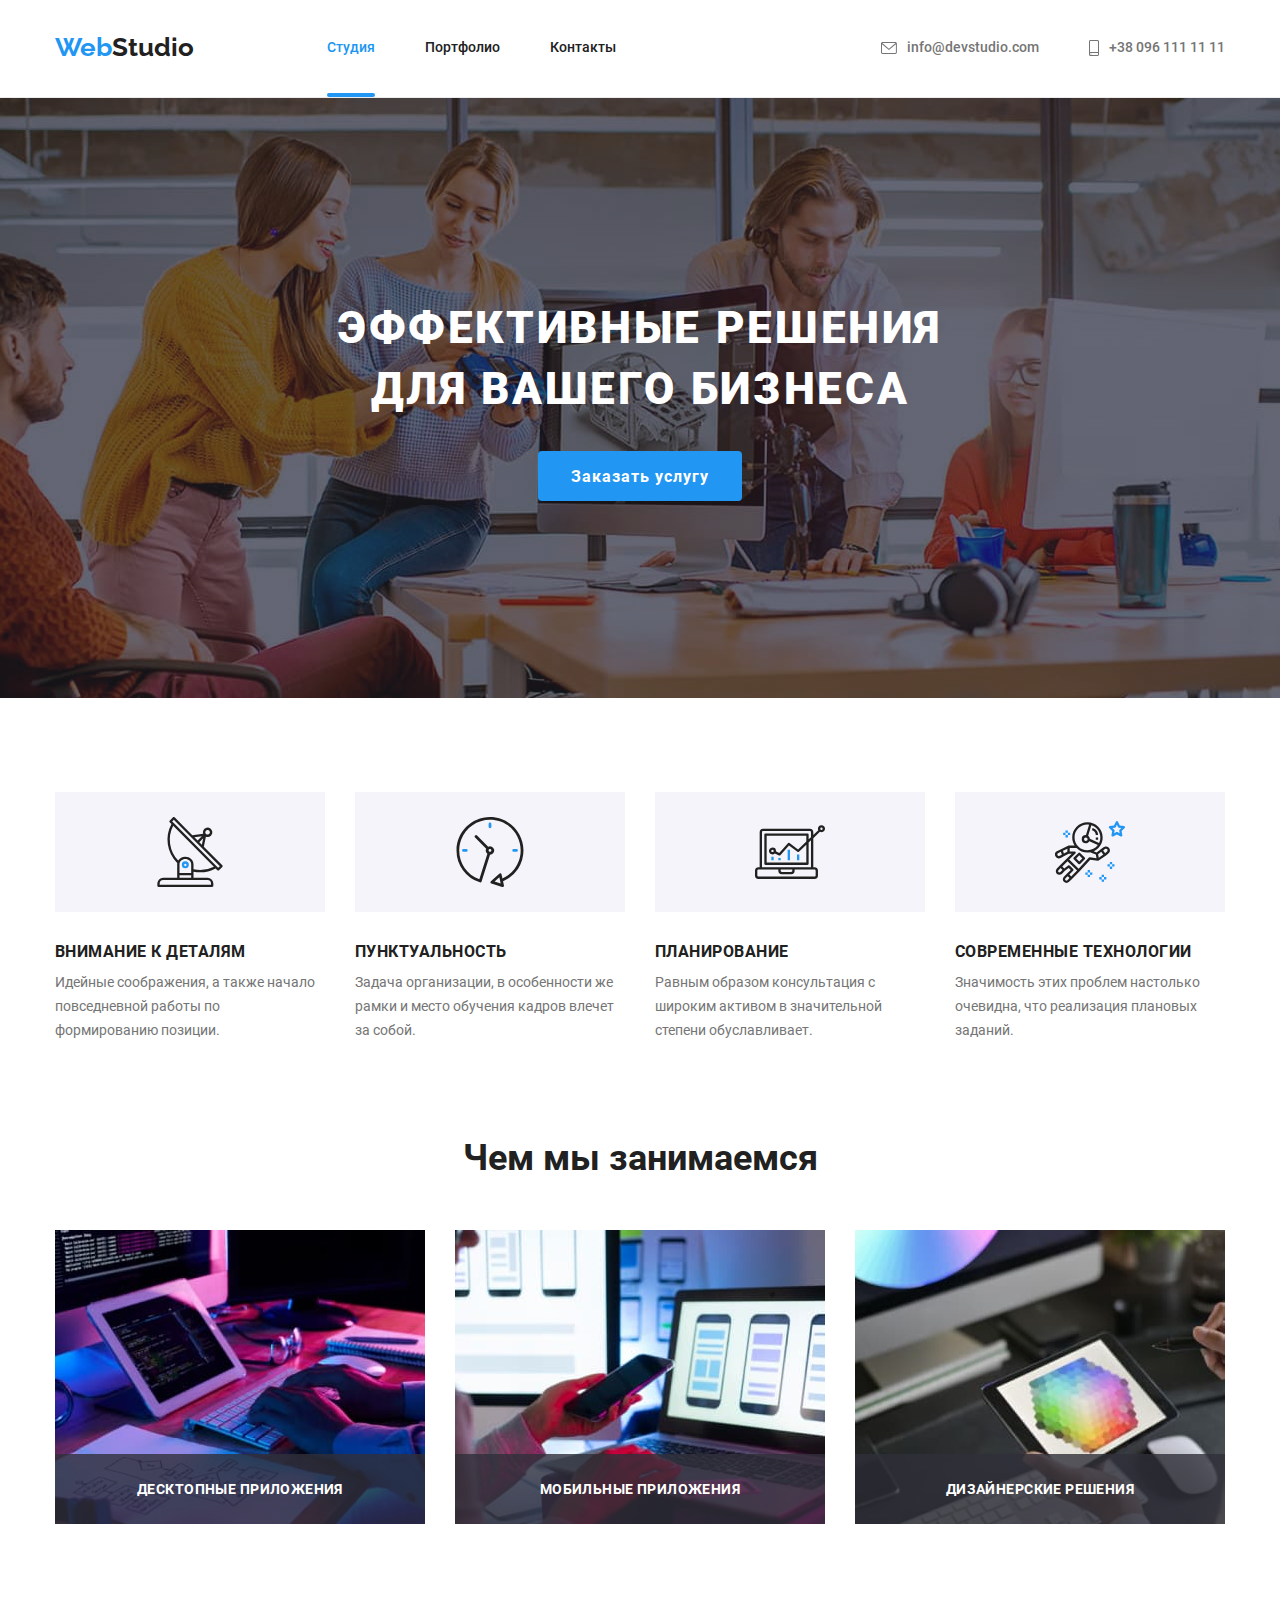
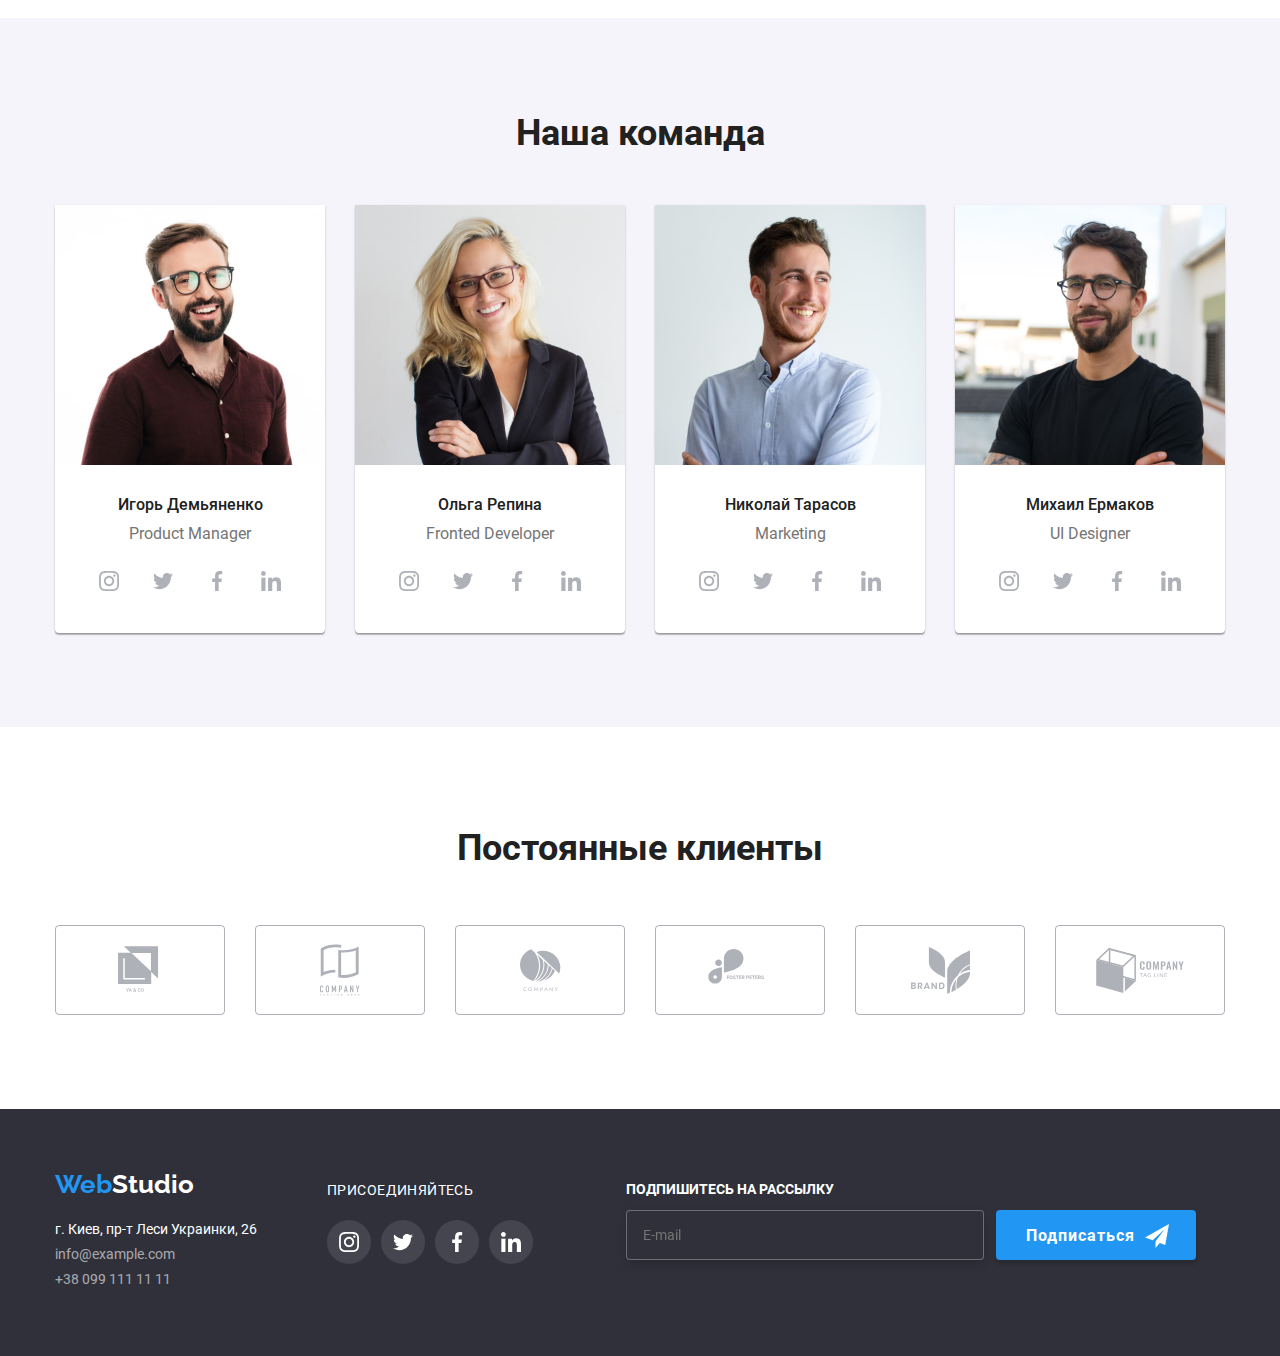
==== index.html @ 058c1b3e "Начало работы над ДЗ№8" ====
<!DOCTYPE html>
<html lang="ru">
  <head>
    <meta charset="UTF-8" />
    <meta name="viewport" content="width=device-width, initial-scale=1.0" />
    <title>WebStudio</title>
    <!-- <link href="https://fonts.googleapis.com/css2?family=Raleway:wght@700&family=Roboto:wght@400;500;700;900&display=swap" rel="stylesheet"> -->
    <link rel="stylesheet" href="./css/main.min.css"/>
  </head>
  <body class="page">
      <!-- Page Header -->
      <header class="page__header">
        <!-- Navigation -->
        <div class="container flexbox">
              <nav class="navigation">
                <a href="./" class="webstudio">
                  <p class="webstudio__text">
                    <span class="webstudio__web-color">Web</span><span class="webstudio__studio-color">Studio</span>
                  </p>
                </a>
                <ul class="menu">
                  <li class="menu__item"><a href="./index.html" class="menu__link link current">Студия</a></li>
                  <li class="menu__item"><a href="./portfolio.html" class="menu__link link">Портфолио</a></li>
                  <li class="menu__item"><a href="/" class="menu__link link">Контакты</a></li>
                </ul>
              </nav>

              <!-- Contacts  -->
                <ul class="contacts">
                  <li class="contacts__item">
                    <a href="mailto:info@devstudio.com" class="contacts__link link">
                      <svg class="contacts__icon icon--envelope">
                        <use href="./img/sprite.svg#icon-envelope"></use>
                      </svg>
                      info@devstudio.com
                    </a>
                  </li>
                  <li class="contacts__item">
                    <a href="callto:+380961111111" class="contacts__link link">
                      <svg class="contacts__icon icon--smartphone">
                        <use href="./img/sprite.svg#icon-smartphone"></use>
                      </svg>
                      +38 096 111 11 11
                    </a>
                  </li>
                </ul>
        </div> 
      </header>

    <main>
      <!-- Block Hero -->
      <section class="hero">
            <div class="hero__overlay">
              <h1 class="hero__title">
                Эффективные решения <br />
                для вашего бизнеса
              </h1>
              <button class="button hero--button" data-modal-open>Заказать услугу</button>
            </div>
      </section>

      <!-- Work Features -->
      <section class="feauters">
        <div class="container"> 
          <!-- <h2 class="features">Особенности</h2> -->
          <ul class="features__list list">
            <li class="feature__item feature__item--antenna">
                <h3 class="feature__name">Внимание к деталям</h3>
                <p class="feature__text">
                  Идейные соображения, а также начало повседневной работы по
                  формированию позиции.
                </p>
            </li>

            <li class="feature__item feature__item--clock">
                <h3 class="feature__name">Пунктуальность</h3>
                <p class="feature__text">
                    Задача организации, в особенности же рамки и место обучения кадров
                    влечет за собой.
                </p>
            </li>

            <li class="feature__item feature__item--diagram">
                <h3 class="feature__name">Планирование</h3>
                <p class="feature__text">
                  Равным образом консультация с широким активом в значительной
                  степени обуславливает.
                </p>
            </li>

            <li class="feature__item feature__item--astronaut">
                <h3 class="feature__name">Современные технологии</h3>
                <p class="feature__text">
                  Значимость этих проблем настолько очевидна, что реализация
                  плановых заданий.
                </p>
            </li>
          </ul>
        </div>
      </section>

      <!-- What We Do -->
      <section class="doings">
          <div class="container">
            <h2 class="doings__title">Чем мы занимаемся</h2>
            <ul class="doings__list list">
              <li class="doings__item">
                <div class="doings__thumb relative">
                  <img class="img" src="./img/feature-laptop.jpg" alt="laptop"/>
                  <p class="doings__text absolute">Десктопные приложения</p>
                </div>
              </li>

              <li class="doings__item">
                <div class="doings__thumb relative">
                  <img class="img" src="./img/feature-phone.jpg" alt="smartphone"/>
                  <p class="doings__text absolute">Мобильные приложения</p>
                </div>
              </li>

              <li class="doings__item">
                <div class="doings__thumb relative">
                  <img class="img" src="./img/feature-tablet.jpg" alt="tablet"/>
                  <p class="doings__text absolute">Дизайнерские решения</p>
                </div>  
              </li>
            </ul>
        </div>
      </section>

      <!-- Our Team -->
      <section class="team">
            <div class="container">
                <h2 class="team__title">Наша команда</h2>
                <ul class="team__list list">
                  <li class="team__item">
                    <img class="img" src="./img/member1.jpg" alt="Product Designer" width="270"/>
                    <h3 class="team__member">Игорь Демьяненко</h3>
                    <p class="team__text">Product Manager</p>
                    <ul class="icon-list list">
                      <li class="icon__item">
                        <a class="icon__link" href="https://instagram.com"> 
                          <svg class="social__icon">
                            <use href="./img/sprite.svg#icon-instagram"></use>
                          </svg>
                        </a>
                      </li>
                      <li class="icon__item">
                        <a class="icon__link" href="https://twitter.com">
                          <svg class="social__icon">
                            <use href="./img/sprite.svg#icon-twitter"></use>
                          </svg>
                        </a>
                      </li>
                      <li class="icon__item">
                        <a class="icon__link" href="https://facebook.com">
                          <svg class="social__icon">
                            <use href="./img/sprite.svg#icon-facebook"></use>
                          </svg>
                        </a>
                      </li>
                      <li class="icon__item">
                        <a class="icon__link" href="https://linkedin">
                          <svg class="social__icon">
                            <use href="./img/sprite.svg#icon-linkedin"></use>
                          </svg>
                        </a>
                      </li>
                    </ul>
                  </li>

                  <li class="team__item">
                    <img class="img" src="./img/member2.jpg" alt="Frontend Developer" width="270"/>
                    <h3 class="team__member">Ольга Репина</h3>
                    <p class="team__text">Fronted Developer</p>
                    <ul class="icon-list list">
                      <li class="icon__item">
                        <a class="icon__link" href="https://instagram.com"> 
                          <svg class="social__icon">
                            <use href="./img/sprite.svg#icon-instagram"></use>
                          </svg>
                        </a>
                      </li>
                      <li class="icon__item">
                        <a class="icon__link" href="https://twitter.com">
                          <svg class="social__icon">
                            <use href="./img/sprite.svg#icon-twitter"></use>
                          </svg>
                        </a>
                      </li>
                      <li class="icon__item">
                        <a class="icon__link" href="https://facebook.com">
                          <svg class="social__icon">
                            <use href="./img/sprite.svg#icon-facebook"></use>
                          </svg>
                        </a>
                      </li>
                      <li class="icon__item">
                        <a class="icon__link" href="https://linkedin">
                          <svg class="social__icon">
                            <use href="./img/sprite.svg#icon-linkedin"></use>
                          </svg>
                        </a>
                      </li>
                    </ul>
                  </li>

                  <li class="team__item">
                    <img class="img" src="./img/member3.jpg" alt="Marketing" width="270"/>
                    <h3 class="team__member">Николай Тарасов</h3>
                    <p class="team__text">Marketing</p>
                    <ul class="icon-list list">
                      <li class="icon__item">
                        <a class="icon__link" href="https://instagram.com"> 
                          <svg class="social__icon">
                            <use href="./img/sprite.svg#icon-instagram"></use>
                          </svg>
                        </a>
                      </li>
                      <li class="icon__item">
                        <a class="icon__link" href="https://twitter.com">
                          <svg class="social__icon">
                            <use href="./img/sprite.svg#icon-twitter"></use>
                          </svg>
                        </a>
                      </li>
                      <li class="icon__item">
                        <a class="icon__link" href="https://facebook.com">
                          <svg class="social__icon">
                            <use href="./img/sprite.svg#icon-facebook"></use>
                          </svg>
                        </a>
                      </li>
                      <li class="icon__item">
                        <a class="icon__link" href="https://linkedin">
                          <svg class="social__icon">
                            <use href="./img/sprite.svg#icon-linkedin"></use>
                          </svg>
                        </a>
                      </li>
                    </ul>
                  </li>

                  <li class="team__item">
                      <img class="img" src="./img/member4.jpg" alt="UI Designer" width="270"/>
                      <h3 class="team__member">Михаил Ермаков</h3>
                      <p class="team__text">UI Designer</p>
                      <ul class="icon-list list">
                          <li class="icon__item">
                            <a class="icon__link" href="https://instagram.com"> 
                              <svg class="social__icon">
                                <use href="./img/sprite.svg#icon-instagram"></use>
                              </svg>
                            </a>
                          </li>
                          <li class="icon__item">
                            <a class="icon__link" href="https://twitter.com">
                              <svg class="social__icon">
                                <use href="./img/sprite.svg#icon-twitter"></use>
                              </svg>
                            </a>
                          </li>
                          <li class="icon__item">
                            <a class="icon__link" href="https://facebook.com">
                              <svg class="social__icon">
                                <use href="./img/sprite.svg#icon-facebook"></use>
                              </svg>
                            </a>
                          </li>
                          <li class="icon__item">
                            <a class="icon__link" href="https://linkedin">
                              <svg class="social__icon">
                                <use href="./img/sprite.svg#icon-linkedin"></use>
                              </svg>
                            </a>
                          </li>
                      </ul>
                  </li>
                </ul> 
          </div>

      </section>

      <!-- Loyal Clients -->
      <section class="clients">
            <div class="container"> 
              <h2 class="clients__title">Постоянные клиенты</h2>
              <ul class="clients__list list">

                <li class="clients__item">
                  <a class="clients__link" href="/">
                    <svg class="clients__icon clients__icon--one">
                      <use href="./img/sprite.svg#icon-company1"></use>
                    </svg>
                  </a>
                </li>

                <li class="clients__item">
                  <a class="clients__link" href="/">
                    <svg class="clients__icon clients__icon--two">
                      <use href="./img/sprite.svg#icon-company2"></use>
                    </svg>
                  </a>
                </li>
                
                <li class="clients__item">
                  <a class="clients__link" href="/">
                    <svg class="clients__icon clients__icon--three">
                      <use href="./img/sprite.svg#icon-company3"></use>
                    </svg>
                  </a>
                </li>

                <li class="clients__item">
                  <a class="clients__link" href="/">
                    <svg class="clients__icon clients__icon--four">
                      <use href="./img/sprite.svg#icon-company4"></use>
                    </svg>
                  </a>
                </li>

                <li class="clients__item">
                  <a class="clients__link" href="/">
                    <svg class="clients__icon clients__icon--five">
                      <use href="./img/sprite.svg#icon-company5"></use>
                    </svg>
                  </a>
                </li>

                <li class="clients__item">
                  <a class="clients__link" href="/">
                    <svg class="clients__icon clients__icon--six">
                      <use href="./img/sprite.svg#icon-company6"></use>
                    </svg>
                  </a>
                </li>
              </ul>
            </div>
      </section>
    </main>

    <!-- Page Footer -->
      <footer class="page__footer">
        <div class="container flexbox">
            <div class="address">
              <!-- Logo -->
                <a href="/" class="webstudio webstudio--footer">
                  <p class="webstudio__text"> 
                    <span class="webstudio__web-color">Web</span><span class="webstudio__studio-color studio--footer">Studio</span>
                  </p> 
                </a>
                <!-- Address -->
                <address class="address__points">
                    <p class="address__map">г. Киев, пр-т Леси Украинки, 26</p> 
                    <a href="mailto:info@example.com" class="address__link link">info@example.com</a> 
                    <a href="tel:+380991111111" class="address__link link">+38 099 111 11 11</a> 
                </address>
            </div>

            <div class="join">
              <p class="join__title">Присоединяйтесь</p>
              <ul class="join__list list">
                <li class="join__item">
                  <a class="join__link" href="https://instagram.com">
                    <svg class="join__icon">
                      <use href="./img/sprite.svg#icon-instagram"></use>
                    </svg>
                  </a>
                </li>
                <li class="join__item">
                  <a class="join__link" href="https://twitter.com">
                    <svg class="join__icon">
                      <use href="./img/sprite.svg#icon-twitter"></use>
                    </svg>
                  </a>
                </li>
                <li class="join__item">
                  <a class="join__link" href="https://facebook.com">
                    <svg class="join__icon">
                      <use href="./img/sprite.svg#icon-facebook"></use>
                    </svg>
                  </a>
                </li>
                <li class="join__item">
                  <a class="join__link" href="https://linkedin">
                    <svg class="join__icon">
                      <use href="./img/sprite.svg#icon-linkedin"></use>
                    </svg>
                  </a>
                </li>
              </ul>
            </div>

          
            <div class="signup">
              <b class="signup__title"> Подпишитесь на рассылку </b>  
               <form class="signup__form"> 
                  <input class="signup__email" type="email" name="email" id="email-footer" placeholder="E-mail">
                  <button class="button signup--button relative" type="button">Подписаться
                      <svg class="signup__icon absolute">
                        <use href="./img/signup-icon.svg#icon-icon-send"></use>
                      </svg>
                  </button>
              </form>
            </div>
        </div>   
      </footer>

    <!-- Modal Window -->
      <div class="backdrop is-hidden" data-modal>
        <div class="modal absolute">
          <button type="submit" class="modal__button" data-modal-close>
            <svg class="modal__close" >
              <use href="./img/close-button.svg#icon-Vector"></use>
            </svg>
          </button>

          <p class="modal__text">Оставьте свои данные, мы вам перезвоним</p>

          <form autocomplete="off" class="form" action="/" method="post" >
            
            <label class="form__label" for="name">Имя</label>  
              <div class="relative">
                <input class="form__input" type="text" name="name" id="name" autocomplete="off" />
                  <svg class="form__icon absolute">
                   <use href="./img/sprite-modal.svg#icon-name"></use>
                    </svg>
              </div>  
             
            <label class="form__label" for="telephone">Телефон </label>
              <div class="relative">
                <input class="form__input" type="tel" name="telephone" id="telephone" autocomplete="off"/>
                  <svg class="form__icon absolute">
                    <use href="./img/sprite-modal.svg#icon-tel"></use>
                  </svg>
              </div>
           
            <label class="form__label" for="email">Почта</label>
              <div class="relative">
                <input class="form__input" type="email" name="email" id="email" autocomplete="off"/>
                  <svg class="form__icon absolute">
                    <use href="./img/sprite-modal.svg#icon-mail"></use>
                  </svg>
              </div>
        
            <label class="form__label" for="comment">Комментарий</label>
            <textarea name="comment" id="comment" rows="5" cols="45" placeholder=" Оставьте комментарий" autocomplete="off"></textarea>
           
           
            
            <div class="policy">
              <input class="checkbox" type="checkbox" id="checkbox"/>
              <label class="policy__checkbox checkbox--custom" for="checkbox">Соглашаюсь с рассылкой и принимаю <a href="./" class="checkbox__link">Условия договора</a></label>
            </div>

            <button type="submit" class="button sent--modal">Отправить</button>
          </form>
        </div>
      </div> 
      <script src="./js/script.js"></script>
  </body>
</html>
---- css/main.min.css ----
/*! normalize.css v8.0.1 | MIT License | github.com/necolas/normalize.css */html{line-height:1.15;-webkit-text-size-adjust:100%}body{margin:0}main{display:block}h1{font-size:2em;margin:0.67em 0}hr{-webkit-box-sizing:content-box;box-sizing:content-box;height:0;overflow:visible}pre{font-family:monospace, monospace;font-size:1em}a{background-color:transparent}abbr[title]{border-bottom:none;text-decoration:underline;-webkit-text-decoration:underline dotted;text-decoration:underline dotted}b,strong{font-weight:bolder}code,kbd,samp{font-family:monospace, monospace;font-size:1em}small{font-size:80%}sub,sup{font-size:75%;line-height:0;position:relative;vertical-align:baseline}sub{bottom:-0.25em}sup{top:-0.5em}img{border-style:none}button,input,optgroup,select,textarea{font-family:inherit;font-size:100%;line-height:1.15;margin:0}button,input{overflow:visible}button,select{text-transform:none}button,[type="button"],[type="reset"],[type="submit"]{-webkit-appearance:button}button::-moz-focus-inner,[type="button"]::-moz-focus-inner,[type="reset"]::-moz-focus-inner,[type="submit"]::-moz-focus-inner{border-style:none;padding:0}button:-moz-focusring,[type="button"]:-moz-focusring,[type="reset"]:-moz-focusring,[type="submit"]:-moz-focusring{outline:1px dotted ButtonText}fieldset{padding:0.35em 0.75em 0.625em}legend{-webkit-box-sizing:border-box;box-sizing:border-box;color:inherit;display:table;max-width:100%;padding:0;white-space:normal}progress{vertical-align:baseline}textarea{overflow:auto}[type="checkbox"],[type="radio"]{-webkit-box-sizing:border-box;box-sizing:border-box;padding:0}[type="number"]::-webkit-inner-spin-button,[type="number"]::-webkit-outer-spin-button{height:auto}[type="search"]{-webkit-appearance:textfield;outline-offset:-2px}[type="search"]::-webkit-search-decoration{-webkit-appearance:none}::-webkit-file-upload-button{-webkit-appearance:button;font:inherit}details{display:block}summary{display:list-item}template{display:none}[hidden]{display:none}html{-webkit-box-sizing:border-box;box-sizing:border-box}*,*::before,*::after{-webkit-box-sizing:border-box;box-sizing:border-box}body{background-color:#fff;font-family:Roboto,sans-serif;font-size:14px;font-style:normal;font-weight:400;color:#212121}.img{display:block;max-width:100%;height:auto}.link{text-decoration:none;font-style:normal}.list{list-style-type:none}.button{color:#fff;background-color:#2196F3;text-decoration:none}.relative{position:relative}.absolute{position:absolute}.flexbox{display:-webkit-box;display:-ms-flexbox;display:flex}.container{margin-left:auto;margin-right:auto;width:1200px;padding:0 15px}@font-face{font-family:'Roboto';font-style:normal;font-weight:400;src:url("../fonts/roboto-v20-latin_cyrillic-regular.eot");src:local("Roboto"),local("Roboto-Regular"),url("../fonts/roboto-v20-latin_cyrillic-regular.eot?#iefix") format("embedded-opentype"),url("../fonts/roboto-v20-latin_cyrillic-regular.woff2") format("woff2"),url("../fonts/roboto-v20-latin_cyrillic-regular.woff") format("woff"),url("../fonts/roboto-v20-latin_cyrillic-regular.ttf") format("truetype"),url("../fonts/roboto-v20-latin_cyrillic-regular.svg#Roboto") format("svg")}@font-face{font-family:'Roboto';font-style:normal;font-weight:500;src:url("../fonts/roboto-v20-latin_cyrillic-500.eot");src:local("Roboto Medium"),local("Roboto-Medium"),url("../fonts/roboto-v20-latin_cyrillic-500.eot?#iefix") format("embedded-opentype"),url("../fonts/roboto-v20-latin_cyrillic-500.woff2") format("woff2"),url("../fonts/roboto-v20-latin_cyrillic-500.woff") format("woff"),url("../fonts/roboto-v20-latin_cyrillic-500.ttf") format("truetype"),url("../fonts/roboto-v20-latin_cyrillic-500.svg#Roboto") format("svg")}@font-face{font-family:'Roboto';font-style:normal;font-weight:700;src:url("../fonts/roboto-v20-latin_cyrillic-700.eot");src:local("Roboto Bold"),local("Roboto-Bold"),url("../fonts/roboto-v20-latin_cyrillic-700.eot?#iefix") format("embedded-opentype"),url("../fonts/roboto-v20-latin_cyrillic-700.woff2") format("woff2"),url("../fonts/roboto-v20-latin_cyrillic-700.woff") format("woff"),url("../fonts/roboto-v20-latin_cyrillic-700.ttf") format("truetype"),url("../fonts/roboto-v20-latin_cyrillic-700.svg#Roboto") format("svg")}@font-face{font-family:'Roboto';font-style:normal;font-weight:900;src:url("../fonts/roboto-v20-latin_cyrillic-900.eot");src:local("Roboto Black"),local("Roboto-Black"),url("../fonts/roboto-v20-latin_cyrillic-900.eot?#iefix") format("embedded-opentype"),url("../fonts/roboto-v20-latin_cyrillic-900.woff2") format("woff2"),url("../fonts/roboto-v20-latin_cyrillic-900.woff") format("woff"),url("../fonts/roboto-v20-latin_cyrillic-900.ttf") format("truetype"),url("../fonts/roboto-v20-latin_cyrillic-900.svg#Roboto") format("svg")}@font-face{font-family:'Raleway';font-style:normal;font-weight:400;src:url("../fonts/raleway-v17-latin_cyrillic-regular.eot");src:local(""),url("../fonts/raleway-v17-latin_cyrillic-regular.eot?#iefix") format("embedded-opentype"),url("../fonts/raleway-v17-latin_cyrillic-regular.woff2") format("woff2"),url("../fonts/raleway-v17-latin_cyrillic-regular.woff") format("woff"),url("../fonts/raleway-v17-latin_cyrillic-regular.ttf") format("truetype"),url("../fonts/raleway-v17-latin_cyrillic-regular.svg#Raleway") format("svg")}@font-face{font-family:'Raleway';font-style:normal;font-weight:700;src:url("../fonts/raleway-v17-latin_cyrillic-700.eot");src:local(""),url("../fonts/raleway-v17-latin_cyrillic-700.eot?#iefix") format("embedded-opentype"),url("../fonts/raleway-v17-latin_cyrillic-700.woff2") format("woff2"),url("../fonts/raleway-v17-latin_cyrillic-700.woff") format("woff"),url("../fonts/raleway-v17-latin_cyrillic-700.ttf") format("truetype"),url("../fonts/raleway-v17-latin_cyrillic-700.svg#Raleway") format("svg")}.page__header{padding:24px 0 25px 0;border-bottom:1px solid #ECECEC;-webkit-box-align:center;-ms-flex-align:center;align-items:center}.webstudio{display:-webkit-box;display:-ms-flexbox;display:flex;text-decoration:none;margin-right:93px;padding:0;-webkit-box-align:center;-ms-flex-align:center;align-items:center}.webstudio__text{display:-webkit-box;display:-ms-flexbox;display:flex;font-family:Raleway,sans-serif;font-weight:700;font-size:26px;line-height:1.2;margin:0}.webstudio__web-color{color:#2196F3}.webstudio__studio-color{color:#212121}.navigation{display:-webkit-box;display:-ms-flexbox;display:flex}.menu{display:-webkit-box;display:-ms-flexbox;display:flex;-webkit-box-align:center;-ms-flex-align:center;align-items:center}.menu__item{display:block;font-weight:500;line-height:1.4;list-style-type:none;margin:0}.menu__item:not(:last-child){margin-right:50px}.menu__link{text-decoration:none;color:#212121;padding:32px 0;-webkit-transition:color 250ms cubic-bezier(0.4, 0, 0.2, 1);transition:color 250ms cubic-bezier(0.4, 0, 0.2, 1)}.menu__link.current{color:#2196F3}.menu__link:hover,.menu__link:focus{color:#2196F3}.link.current{position:relative}.link.current::after{position:absolute;content:"";width:100%;height:4px;border-radius:2px;left:0;right:0;bottom:-10px;background-color:#2196F3}.contacts{display:-webkit-box;display:-ms-flexbox;display:flex;font-family:Roboto,sans-serif;font-weight:500;font-style:normal;line-height:1.4;list-style-type:none;margin-left:auto;padding:0}.contacts__item{display:-webkit-box;display:-ms-flexbox;display:flex;-webkit-box-orient:horizontal;-webkit-box-direction:normal;-ms-flex-direction:row;flex-direction:row;-webkit-box-align:center;-ms-flex-align:center;align-items:center;-webkit-box-pack:center;-ms-flex-pack:center;justify-content:center}.contacts__item:not(:last-child){margin-right:50px}.contacts__link{display:-webkit-box;display:-ms-flexbox;display:flex;-webkit-box-orient:horizontal;-webkit-box-direction:normal;-ms-flex-direction:row;flex-direction:row;-webkit-box-align:center;-ms-flex-align:center;align-items:center;-webkit-box-pack:center;-ms-flex-pack:center;justify-content:center;color:#757575;-webkit-transition:color 250ms cubic-bezier(0.4, 0, 0.2, 1);transition:color 250ms cubic-bezier(0.4, 0, 0.2, 1)}.contacts__link:hover,.contacts__link:focus{color:#2196F3}.icon--envelope{width:16px;height:12px;margin-right:10px;fill:currentColor}.icon--smartphone{width:10px;height:16px;margin-right:10px;fill:currentColor}.hero__overlay{max-width:1600px;height:600px;margin-left:auto;margin-right:auto;padding:200px 0;background-color:#2F303A;background-image:-webkit-gradient(linear, left top, right top, from(rgba(47,48,58,0.4)), to(rgba(47,48,58,0.4))),url("../img/hero-background.jpg");background-image:linear-gradient(to right, rgba(47,48,58,0.4), rgba(47,48,58,0.4)),url("../img/hero-background.jpg");background-repeat:no-repeat;background-position:center;background-size:cover;text-align:center}.hero__title{font-weight:900;font-size:44px;line-height:1.4;color:#fff;margin:0 0 30px 0;text-transform:uppercase;letter-spacing:0.06em}.hero--button{display:inline-block;letter-spacing:0.06em;font-weight:700;font-size:16px;line-height:1.9;border-radius:4px;padding:10px 32px;min-width:200px;height:50px;border:1px solid transparent;cursor:pointer}.feauters{padding-top:94px;padding-bottom:94px}.features__list{display:-webkit-box;display:-ms-flexbox;display:flex;margin:0;padding:0}.feature__item{width:calc((100% - 30px * 3) / 4)}.feature__item:not(:last-child){margin-right:30px}.feature__item::before{content:"";display:block;height:120px;width:270px;margin-bottom:30px}.feature__item--antenna::before{background-image:url("../img/feature-icons/antenna.svg");background-repeat:no-repeat;background-position:center;background-size:70px 70px;background-color:#F5F4FA}.feature__item--clock::before{background-image:url("../img/feature-icons/clock.svg");background-repeat:no-repeat;background-position:center;background-size:70px 70px;background-color:#F5F4FA}.feature__item--diagram::before{background-image:url("../img/feature-icons/diagram.svg");background-repeat:no-repeat;background-position:center;background-size:70px 70px;background-color:#F5F4FA}.feature__item--astronaut::before{background-image:url("../img/feature-icons/astronaut.svg");background-repeat:no-repeat;background-position:center;background-size:70px 70px;background-color:#F5F4FA}.feature__name{font-weight:700;line-height:1.2;letter-spacing:0.03em;text-transform:uppercase;margin:0 0 10px 0}.feature__text{line-height:1.7;color:#757575;margin:0}.doings{padding-bottom:94px}.doings__title{font-weight:700;font-size:36px;line-height:1.2;margin:0;margin-bottom:50px;text-align:center}.doings__list{display:-webkit-box;display:-ms-flexbox;display:flex;padding:0;font-size:0}.doings__item{width:calc((100% - 30px * 2) / 3)}.doings__item:not(:last-child){margin-right:30px}.doings__text{width:100%;height:70px;font-size:14px;line-height:1.2;font-weight:700;text-transform:uppercase;text-align:center;letter-spacing:0.03em;color:#fff;background-color:rgba(47,48,58,0.8);margin:0;padding:27px 82px;top:224px}.team{background-color:#F5F4FA;padding-top:94px;padding-bottom:94px}.team__title{font-weight:700;font-size:36px;line-height:1.2;text-align:center;margin:0}.team__list{display:-webkit-box;display:-ms-flexbox;display:flex;margin-top:50px;padding:0;font-size:0}.team__item{width:calc((100% - 30px * 3) / 4);margin:0 30px 0 0;background-color:#fff;-webkit-box-shadow:0px 1px 3px rgba(0,0,0,0.12),0px 1px 1px rgba(0,0,0,0.14),0px 2px 1px rgba(0,0,0,0.2);box-shadow:0px 1px 3px rgba(0,0,0,0.12),0px 1px 1px rgba(0,0,0,0.14),0px 2px 1px rgba(0,0,0,0.2);border-radius:0px 0px 4px 4px;padding:0 0 30px 0}.team__item:last-child{margin:0}.team__member{text-align:center;font-weight:500;font-size:16px;line-height:1.2;margin:30px 0 10px 0}.team__text{text-align:center;font-size:16px;line-height:1.2;color:#757575;margin:0 0 16px 0}.icon-list{display:-webkit-box;display:-ms-flexbox;display:flex;margin:0;padding:0;-webkit-box-pack:center;-ms-flex-pack:center;justify-content:center}.icon__item:not(:last-child){margin-right:10px}.icon__link{display:-webkit-box;display:-ms-flexbox;display:flex;-webkit-box-pack:center;-ms-flex-pack:center;justify-content:center;-webkit-box-align:center;-ms-flex-align:center;align-items:center;width:44px;height:44px;background-color:#fff;color:#AFB1B8;border-radius:50%;-webkit-transition:background-color,color,fill,250ms cubic-bezier(0.4, 0, 0.2, 1);transition:background-color,color,fill,250ms cubic-bezier(0.4, 0, 0.2, 1)}.icon__link:hover,.icon__link:focus{background-color:#2196F3;color:#fff}.social__icon{width:20px;height:20px;fill:currentColor}.clients{background-color:#fff;padding-top:94px;padding-bottom:94px}.clients__title{display:block;font-weight:700;font-size:36px;line-height:1.5;text-align:center;margin:0 0 50px 0}.clients__list{display:-webkit-box;display:-ms-flexbox;display:flex;margin:0;padding:0;-webkit-box-pack:center;-ms-flex-pack:center;justify-content:center}.clients__item:not(:last-child){margin-right:30px}.clients__link{display:-webkit-box;display:-ms-flexbox;display:flex;-webkit-box-pack:center;-ms-flex-pack:center;justify-content:center;-webkit-box-align:center;-ms-flex-align:center;align-items:center;background-position:center;width:170px;height:90px;border:1px solid #AFB1B8;border-radius:4px;color:#AFB1B8;-webkit-transition:color,border-color,250ms cubic-bezier(0.4, 0, 0.2, 1);transition:color,border-color,250ms cubic-bezier(0.4, 0, 0.2, 1)}.clients__link:hover,.clients__link:focus{color:#2196F3;border-color:#2196F3}.clients__icon--one{width:44.27px;height:49.23px;fill:currentColor}.clients__icon--two{width:40px;height:52px;fill:currentColor}.clients__icon--three{width:41px;height:42.6px;fill:currentColor}.clients__icon--four{width:79.66px;height:42.02px;fill:currentColor}.clients__icon--five{width:59px;height:47px;fill:currentColor}.clients__icon--six{width:88.48px;height:45.44px;fill:currentColor}.page__footer{padding:60px 0;background-color:#2F303A}.footer--container{display:-webkit-box;display:-ms-flexbox;display:flex}.webstudio--footer{margin:0 0 20px 0}.studio--footer{color:#fff}.address{display:-webkit-box;display:-ms-flexbox;display:flex;-webkit-box-orient:vertical;-webkit-box-direction:normal;-ms-flex-direction:column;flex-direction:column}.address_container{-webkit-box-sizing:border-box;box-sizing:border-box}.address__points{display:-webkit-box;display:-ms-flexbox;display:flex;-webkit-box-orient:vertical;-webkit-box-direction:normal;-ms-flex-direction:column;flex-direction:column}.address__map{color:#fff;font-style:normal;margin:0 0 9px 0}.address__link{display:inline-block;margin-bottom:9px;color:rgba(255,255,255,0.6);-webkit-transition:color 250ms cubic-bezier(0.4, 0, 0.2, 1);transition:color 250ms cubic-bezier(0.4, 0, 0.2, 1)}.address__link:hover,.address__link:focus{color:#2196F3}.join{display:-webkit-box;display:-ms-flexbox;display:flex;-webkit-box-orient:vertical;-webkit-box-direction:normal;-ms-flex-direction:column;flex-direction:column;margin:0 0 0 70px;padding:12px 0 0 0}.join__title{color:#fff;display:-webkit-box;display:-ms-flexbox;display:flex;padding:0;font-size:14px;line-height:1.3;letter-spacing:0.03em;text-transform:uppercase;margin:0 0 20px 0}.join__list{display:-webkit-box;display:-ms-flexbox;display:flex;-webkit-box-orient:horizontal;-webkit-box-direction:normal;-ms-flex-direction:row;flex-direction:row;margin:0;padding:0}.join__item:not(:last-child){margin-right:10px}.join__link{display:-webkit-box;display:-ms-flexbox;display:flex;-webkit-box-pack:center;-ms-flex-pack:center;justify-content:center;-webkit-box-align:center;-ms-flex-align:center;align-items:center;width:44px;height:44px;border-radius:50%;background-color:rgba(255,255,255,0.1);color:#fff;-webkit-transition:background-color 250ms cubic-bezier(0.4, 0, 0.2, 1);transition:background-color 250ms cubic-bezier(0.4, 0, 0.2, 1)}.join__link:hover,.join__link:focus{background-color:#2196F3}.join__icon{width:20px;height:20px;fill:currentColor}.signup{width:570px;margin:0 0 0 93px;padding:12px 0 0 0}.signup__title{color:#fff;font-weight:700;line-height:1.17;text-transform:uppercase}.signup__form{display:-webkit-box;display:-ms-flexbox;display:flex;-webkit-box-orient:horizontal;-webkit-box-direction:normal;-ms-flex-direction:row;flex-direction:row;padding:12px 0 0 0}.signup__email{display:inline-block;width:358px;height:50px;border:1px solid rgba(255,255,255,0.3);-webkit-filter:drop-shadow(0px 4px 4px rgba(0,0,0,0.15));filter:drop-shadow(0px 4px 4px rgba(0,0,0,0.15));border-radius:4px;background-color:#2F303A;margin-right:12px;padding:15px 295px 15px 16px}.signup--button{width:200px;height:50px;font-weight:700;font-size:16px;line-height:1.9;letter-spacing:0.06em;text-align:center;vertical-align:middle;border-radius:4px;-webkit-box-shadow:0px 4px 4px rgba(0,0,0,0.15);box-shadow:0px 4px 4px rgba(0,0,0,0.15);border:1px solid transparent;padding:10px 62px 10px 29px}.signup__icon{top:13px;right:26px;bottom:13px;width:24px;height:24px;background-size:contain;fill:#fff}.is-hidden{opacity:0;visibility:hidden;pointer-events:none;-webkit-transition:0.5s linear 0.5s;transition:0.5s linear 0.5s}.backdrop{position:fixed;top:0;left:0;width:100%;height:100%;background-color:rgba(0,0,0,0.2);overflow:auto}.modal{width:100%;max-width:528px;min-height:581px;border-radius:4px;background-color:#fff;top:50%;left:50%;-webkit-transform:translate(-50%, -50%) scale(1);transform:translate(-50%, -50%) scale(1);-webkit-transition:all 0.5s;transition:all 0.5s;padding:40px}.is-hidden .modal{-webkit-transform:translate(-50%, -50%) scale(0);transform:translate(-50%, -50%) scale(0)}.modal__button{position:absolute;top:8px;right:8px;margin-left:auto;padding:0;width:30px;height:30px;border-radius:50%;-webkit-box-pack:center;-ms-flex-pack:center;justify-content:center;-webkit-box-align:center;-ms-flex-align:center;align-items:center;border:1px solid transparent;cursor:pointer}.modal__close{width:11px;height:11px;-webkit-transition:fill 250ms cubic-bezier(0.4, 0, 0.2, 1);transition:fill 250ms cubic-bezier(0.4, 0, 0.2, 1)}.modal__button:hover .modal__close,.modal__button:focus .modal__close{fill:#2196F3}.form{display:-webkit-box;display:-ms-flexbox;display:flex;-webkit-box-orient:vertical;-webkit-box-direction:normal;-ms-flex-direction:column;flex-direction:column;-webkit-box-pack:center;-ms-flex-pack:center;justify-content:center;-webkit-box-align:center;-ms-flex-align:center;align-items:center}.form__label{display:inline-block;margin-right:auto;line-height:1.2;letter-spacing:0.01em;color:#757575;margin-bottom:4px}.form__input{display:block;width:448px;height:40px;margin-bottom:10px;padding-left:30px;border:1px solid rgba(33,33,33,0.2);-webkit-transition:outline-color 250ms cubic-bezier(0.4, 0, 0.2, 1);transition:outline-color 250ms cubic-bezier(0.4, 0, 0.2, 1)}.form__input:focus{outline-color:#2196F3;border-radius:4px}.form__input:focus+.form__icon{fill:#2196F3}textarea{resize:none;border:1px solid rgba(33,33,33,0.2);width:448px;height:120px;padding:12px;-webkit-transition:outline-color 250ms cubic-bezier(0.4, 0, 0.2, 1);transition:outline-color 250ms cubic-bezier(0.4, 0, 0.2, 1)}textarea:focus{outline-color:#2196F3}.checkbox{-moz-appearance:none;-webkit-appearance:none;appearance:none}.checkbox:checked ~ .checkbox--custom::before{background-image:url("../img/checkbox-mark.svg");background-color:#2196F3;border-color:#2196F3;border-radius:2px;background-size:contain;background-origin:border-box}.policy__checkbox{line-height:1.7;margin:0}.policy__checkbox::before{display:inline-block;content:"";width:16px;height:15px;vertical-align:middle;border:2px solid #212121;margin-right:7px;-webkit-transition:250ms cubic-bezier(0.4, 0, 0.2, 1);transition:250ms cubic-bezier(0.4, 0, 0.2, 1)}.checkbox__link{color:#2196F3}.modal__text{display:inline-block;padding:0;margin:0 0 12px 0;width:448px;font-size:20px;font-weight:700;line-height:1.7;text-align:center;vertical-align:middle;letter-spacing:0.03em}.form__icon{width:12px;height:12px;top:14px;bottom:14px;left:15px;-webkit-transition:fill 250ms cubic-bezier(0.4, 0, 0.2, 1);transition:fill 250ms cubic-bezier(0.4, 0, 0.2, 1)}.policy{display:-webkit-box;display:-ms-flexbox;display:flex;-webkit-box-pack:center;-ms-flex-pack:center;justify-content:center;margin:17px 0 30px 0}.sent--modal{display:inline-block;min-width:200px;height:50px;font-weight:700;font-size:16px;line-height:1.8;letter-spacing:0.06em;vertical-align:middle;text-align:center;padding:10px 55px;background-color:#2196F3;color:#fff;-webkit-box-shadow:0px 4px 4px rgba(0,0,0,0.15);box-shadow:0px 4px 4px rgba(0,0,0,0.15);border-radius:4px;border:1px solid transparent}.buttons--container{-webkit-box-pack:center;-ms-flex-pack:center;justify-content:center}.buttons__list{display:-webkit-box;display:-ms-flexbox;display:flex;margin:0;padding:94px 0 50px 0}.buttons__item{-webkit-box-orient:horizontal;-webkit-box-direction:normal;-ms-flex-direction:row;flex-direction:row}.buttons__item:not(:last-child){margin-right:9px}.button--portfolio{color:#212121;background-color:#F5F4FA;font-weight:500;font-size:16px;line-height:1.6;display:inline-block;border-radius:4px;padding:6px 22px;min-width:70px;border:1px solid transparent;-webkit-transition:color,background-color,250ms cubic-bezier(0.4, 0, 0.2, 1);transition:color,background-color,250ms cubic-bezier(0.4, 0, 0.2, 1)}.button--portfolio:hover,.button--portfolio:focus{color:#fff;background-color:#2196F3}.examples{-webkit-box-orient:horizontal;-webkit-box-direction:normal;-ms-flex-direction:row;flex-direction:row;-ms-flex-wrap:wrap;flex-wrap:wrap}.grid{display:-webkit-box;display:-ms-flexbox;display:flex;-ms-flex-wrap:wrap;flex-wrap:wrap;margin:0;padding-left:0;padding-bottom:94px}.grid__item{width:calc((100% - 30px * 2) / 3);margin:0 30px 30px 0;background-color:#fff;border:1px solid #eee;overflow:hidden}.grid__item:hover,.grid__item:focus{-webkit-box-shadow:0px 1px 1px rgba(0,0,0,0.12),0px 4px 4px rgba(0,0,0,0.06),1px 4px 6px rgba(0,0,0,0.16);box-shadow:0px 1px 1px rgba(0,0,0,0.12),0px 4px 4px rgba(0,0,0,0.06),1px 4px 6px rgba(0,0,0,0.16)}.grid__item:nth-child(3n){margin-right:0}.grid__item:nth-last-child(-n+3){margin-bottom:0}.product__link{display:inline-block;color:#212121;text-decoration:none;margin:0}.product__text{width:100%;height:100%;top:0;left:0;margin:0;padding:63px 24px;font-size:18px;line-height:1.5;letter-spacing:0.03em;color:#fff;background-color:rgba(33,150,243,0.9);-webkit-transform:translatey(100%);transform:translatey(100%);-webkit-transition:-webkit-transform 250ms cubic-bezier(0.4, 0, 0.2, 1);transition:-webkit-transform 250ms cubic-bezier(0.4, 0, 0.2, 1);transition:transform 250ms cubic-bezier(0.4, 0, 0.2, 1);transition:transform 250ms cubic-bezier(0.4, 0, 0.2, 1), -webkit-transform 250ms cubic-bezier(0.4, 0, 0.2, 1)}.grid__item:hover .product__text,.grid__item:focus .product__text{-webkit-transform:translatey(0);transform:translatey(0)}.product__title{margin:20px 24px 4px;font-weight:700;font-size:18px;line-height:2;color:#212121}.product__thumb{overflow:hidden}.product__form{margin:4px 24px 20px;font-size:16px;line-height:1.9;color:#757575}
/*# sourceMappingURL=main.min.css.map */
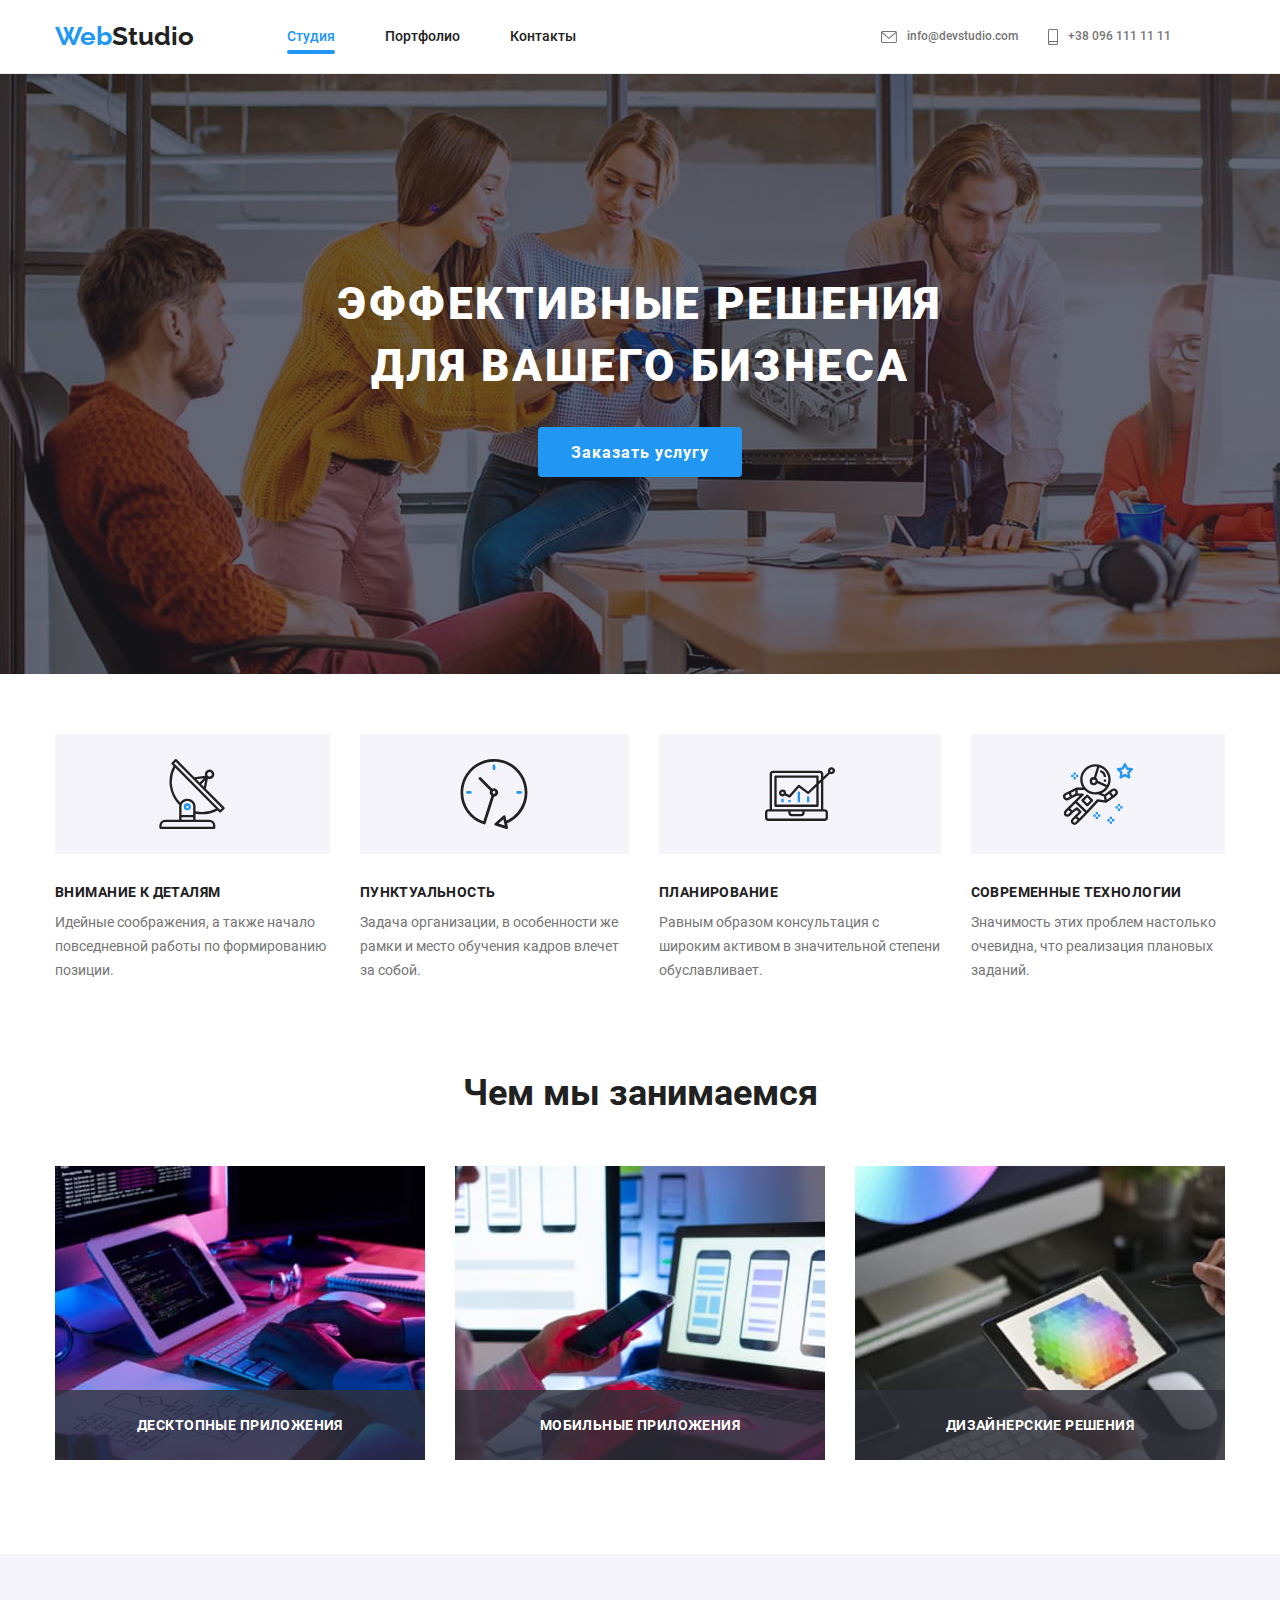
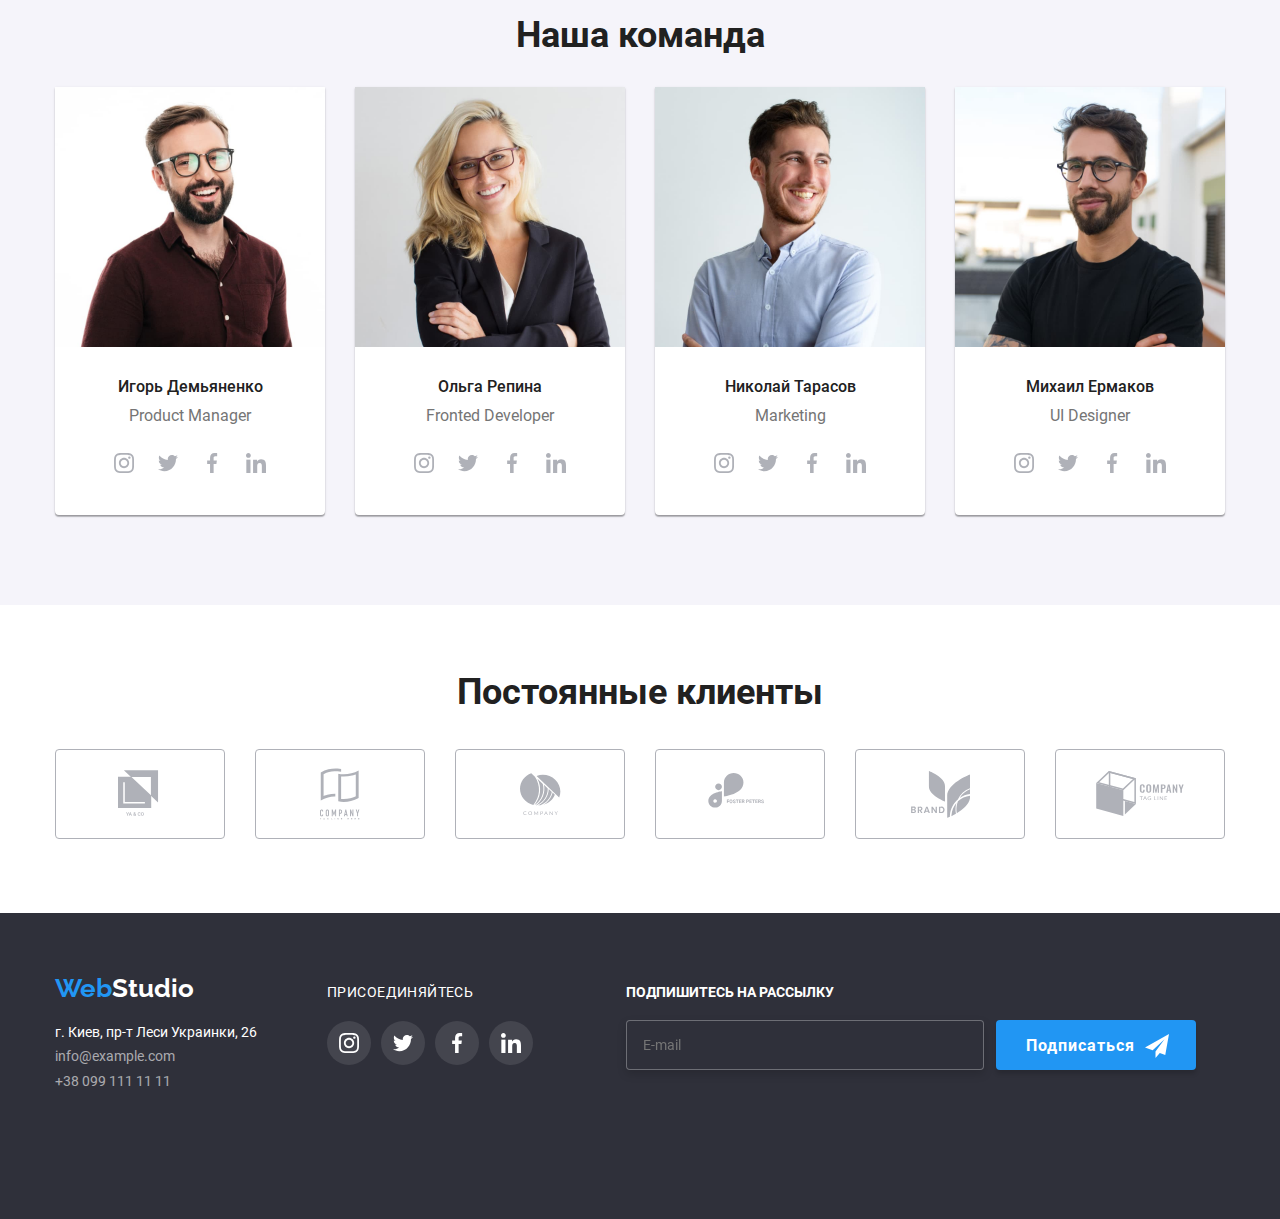
==== commit db7763a9: "Работа над ДЗ №8" ====
--- a/index.html
+++ b/index.html
@@ -4,59 +4,78 @@
     <meta charset="UTF-8" />
     <meta name="viewport" content="width=device-width, initial-scale=1.0" />
     <title>WebStudio</title>
-    <!-- <link href="https://fonts.googleapis.com/css2?family=Raleway:wght@700&family=Roboto:wght@400;500;700;900&display=swap" rel="stylesheet"> -->
     <link rel="stylesheet" href="./css/main.min.css"/>
   </head>
   <body class="page">
       <!-- Page Header -->
       <header class="page__header">
         <!-- Navigation -->
-        <div class="container flexbox">
+        <div class="container">
               <nav class="navigation">
                 <a href="./" class="webstudio">
                   <p class="webstudio__text">
                     <span class="webstudio__web-color">Web</span><span class="webstudio__studio-color">Studio</span>
                   </p>
                 </a>
-                <ul class="menu">
-                  <li class="menu__item"><a href="./index.html" class="menu__link link current">Студия</a></li>
-                  <li class="menu__item"><a href="./portfolio.html" class="menu__link link">Портфолио</a></li>
-                  <li class="menu__item"><a href="/" class="menu__link link">Контакты</a></li>
-                </ul>
-              </nav>
-
-              <!-- Contacts  -->
-                <ul class="contacts">
-                  <li class="contacts__item">
-                    <a href="mailto:info@devstudio.com" class="contacts__link link">
-                      <svg class="contacts__icon icon--envelope">
-                        <use href="./img/sprite.svg#icon-envelope"></use>
-                      </svg>
-                      info@devstudio.com
-                    </a>
-                  </li>
-                  <li class="contacts__item">
-                    <a href="callto:+380961111111" class="contacts__link link">
-                      <svg class="contacts__icon icon--smartphone">
-                        <use href="./img/sprite.svg#icon-smartphone"></use>
-                      </svg>
-                      +38 096 111 11 11
-                    </a>
-                  </li>
-                </ul>
+                
+                <button type="button" 
+                class="menu__button" 
+                aria-expanded="false" 
+                aria-controls="menu__container"
+                data-menu-button>
+                  <svg class="menu__burger" aria-label="Переключатель мобильного меню">
+                    <use class="icon__close" href="./img/burger-menu.svg#icon-close_24px"></use>
+                    <use class="icon__menu " href="./img/burger-menu.svg#icon-menu_24px"></use>
+                  </svg>
+                </button>
+                
+                <div class="menu__container" id="menu__container" data-menu>
+                  
+                  <!-- Menu -->
+                  <ul class="menu">
+                    <li class="menu__item"><a href="./index.html" class="menu__link link current">Студия</a></li>
+                    <li class="menu__item"><a href="./portfolio.html" class="menu__link link">Портфолио</a></li>
+                    <li class="menu__item"><a href="/" class="menu__link link">Контакты</a></li>
+                  </ul>
+
+                  <!-- Contacts  -->
+                  <ul class="contacts">
+                   <li class="contacts__item">
+                      <a href="mailto:info@devstudio.com" class="contacts__link link">
+                        <svg class="contacts__icon icon--envelope">
+                          <use href="./img/sprite.svg#icon-envelope"></use>
+                       </svg>
+                        info@devstudio.com
+                      </a>
+                    </li>
+                    <li class="contacts__item">
+                     <a href="callto:+380961111111" class="contacts__link link">
+                        <svg class="contacts__icon icon--smartphone">
+                         <use href="./img/sprite.svg#icon-smartphone"></use>
+                        </svg>
+                        +38 096 111 11 11
+                      </a>
+                    </li>
+                  </ul>
+                </div>
+              </nav> 
         </div> 
       </header>
 
     <main>
       <!-- Block Hero -->
       <section class="hero">
-            <div class="hero__overlay">
+       
+        <div class="hero__overlay">
               <h1 class="hero__title">
                 Эффективные решения <br />
                 для вашего бизнеса
               </h1>
-              <button class="button hero--button" data-modal-open>Заказать услугу</button>
-            </div>
+              <div class="hero__button">
+                <button class="button hero--button" data-modal-open>Заказать услугу</button>
+              </div>
+        </div>
+           
       </section>
 
       <!-- Work Features -->
@@ -242,7 +261,7 @@
                   </li>
 
                   <li class="team__item">
-                      <img class="img" src="./img/member4.jpg" alt="UI Designer" width="270"/>
+                      <img class="img team__img" src="./img/member4.jpg" alt="UI Designer" width="270"/>
                       <h3 class="team__member">Михаил Ермаков</h3>
                       <p class="team__text">UI Designer</p>
                       <ul class="icon-list list">
@@ -341,7 +360,7 @@
 
     <!-- Page Footer -->
       <footer class="page__footer">
-        <div class="container flexbox">
+        <div class="container footer--container">
             <div class="address">
               <!-- Logo -->
                 <a href="/" class="webstudio webstudio--footer">
@@ -453,10 +472,14 @@
               <label class="policy__checkbox checkbox--custom" for="checkbox">Соглашаюсь с рассылкой и принимаю <a href="./" class="checkbox__link">Условия договора</a></label>
             </div>
 
-            <button type="submit" class="button sent--modal">Отправить</button>
+            <div class="form__button">
+              <button type="submit" class="button sent--modal">Отправить</button>
+            </div>
           </form>
         </div>
       </div> 
-      <script src="./js/script.js"></script>
+    
+    <script src="./js/script.js"></script>
+    <script src="./js/menu.js"></script>
   </body>
 </html>
--- a/css/main.min.css
+++ b/css/main.min.css
@@ -1,2 +1,2 @@
-/*! normalize.css v8.0.1 | MIT License | github.com/necolas/normalize.css */html{line-height:1.15;-webkit-text-size-adjust:100%}body{margin:0}main{display:block}h1{font-size:2em;margin:0.67em 0}hr{-webkit-box-sizing:content-box;box-sizing:content-box;height:0;overflow:visible}pre{font-family:monospace, monospace;font-size:1em}a{background-color:transparent}abbr[title]{border-bottom:none;text-decoration:underline;-webkit-text-decoration:underline dotted;text-decoration:underline dotted}b,strong{font-weight:bolder}code,kbd,samp{font-family:monospace, monospace;font-size:1em}small{font-size:80%}sub,sup{font-size:75%;line-height:0;position:relative;vertical-align:baseline}sub{bottom:-0.25em}sup{top:-0.5em}img{border-style:none}button,input,optgroup,select,textarea{font-family:inherit;font-size:100%;line-height:1.15;margin:0}button,input{overflow:visible}button,select{text-transform:none}button,[type="button"],[type="reset"],[type="submit"]{-webkit-appearance:button}button::-moz-focus-inner,[type="button"]::-moz-focus-inner,[type="reset"]::-moz-focus-inner,[type="submit"]::-moz-focus-inner{border-style:none;padding:0}button:-moz-focusring,[type="button"]:-moz-focusring,[type="reset"]:-moz-focusring,[type="submit"]:-moz-focusring{outline:1px dotted ButtonText}fieldset{padding:0.35em 0.75em 0.625em}legend{-webkit-box-sizing:border-box;box-sizing:border-box;color:inherit;display:table;max-width:100%;padding:0;white-space:normal}progress{vertical-align:baseline}textarea{overflow:auto}[type="checkbox"],[type="radio"]{-webkit-box-sizing:border-box;box-sizing:border-box;padding:0}[type="number"]::-webkit-inner-spin-button,[type="number"]::-webkit-outer-spin-button{height:auto}[type="search"]{-webkit-appearance:textfield;outline-offset:-2px}[type="search"]::-webkit-search-decoration{-webkit-appearance:none}::-webkit-file-upload-button{-webkit-appearance:button;font:inherit}details{display:block}summary{display:list-item}template{display:none}[hidden]{display:none}html{-webkit-box-sizing:border-box;box-sizing:border-box}*,*::before,*::after{-webkit-box-sizing:border-box;box-sizing:border-box}body{background-color:#fff;font-family:Roboto,sans-serif;font-size:14px;font-style:normal;font-weight:400;color:#212121}.img{display:block;max-width:100%;height:auto}.link{text-decoration:none;font-style:normal}.list{list-style-type:none}.button{color:#fff;background-color:#2196F3;text-decoration:none}.relative{position:relative}.absolute{position:absolute}.flexbox{display:-webkit-box;display:-ms-flexbox;display:flex}.container{margin-left:auto;margin-right:auto;width:1200px;padding:0 15px}@font-face{font-family:'Roboto';font-style:normal;font-weight:400;src:url("../fonts/roboto-v20-latin_cyrillic-regular.eot");src:local("Roboto"),local("Roboto-Regular"),url("../fonts/roboto-v20-latin_cyrillic-regular.eot?#iefix") format("embedded-opentype"),url("../fonts/roboto-v20-latin_cyrillic-regular.woff2") format("woff2"),url("../fonts/roboto-v20-latin_cyrillic-regular.woff") format("woff"),url("../fonts/roboto-v20-latin_cyrillic-regular.ttf") format("truetype"),url("../fonts/roboto-v20-latin_cyrillic-regular.svg#Roboto") format("svg")}@font-face{font-family:'Roboto';font-style:normal;font-weight:500;src:url("../fonts/roboto-v20-latin_cyrillic-500.eot");src:local("Roboto Medium"),local("Roboto-Medium"),url("../fonts/roboto-v20-latin_cyrillic-500.eot?#iefix") format("embedded-opentype"),url("../fonts/roboto-v20-latin_cyrillic-500.woff2") format("woff2"),url("../fonts/roboto-v20-latin_cyrillic-500.woff") format("woff"),url("../fonts/roboto-v20-latin_cyrillic-500.ttf") format("truetype"),url("../fonts/roboto-v20-latin_cyrillic-500.svg#Roboto") format("svg")}@font-face{font-family:'Roboto';font-style:normal;font-weight:700;src:url("../fonts/roboto-v20-latin_cyrillic-700.eot");src:local("Roboto Bold"),local("Roboto-Bold"),url("../fonts/roboto-v20-latin_cyrillic-700.eot?#iefix") format("embedded-opentype"),url("../fonts/roboto-v20-latin_cyrillic-700.woff2") format("woff2"),url("../fonts/roboto-v20-latin_cyrillic-700.woff") format("woff"),url("../fonts/roboto-v20-latin_cyrillic-700.ttf") format("truetype"),url("../fonts/roboto-v20-latin_cyrillic-700.svg#Roboto") format("svg")}@font-face{font-family:'Roboto';font-style:normal;font-weight:900;src:url("../fonts/roboto-v20-latin_cyrillic-900.eot");src:local("Roboto Black"),local("Roboto-Black"),url("../fonts/roboto-v20-latin_cyrillic-900.eot?#iefix") format("embedded-opentype"),url("../fonts/roboto-v20-latin_cyrillic-900.woff2") format("woff2"),url("../fonts/roboto-v20-latin_cyrillic-900.woff") format("woff"),url("../fonts/roboto-v20-latin_cyrillic-900.ttf") format("truetype"),url("../fonts/roboto-v20-latin_cyrillic-900.svg#Roboto") format("svg")}@font-face{font-family:'Raleway';font-style:normal;font-weight:400;src:url("../fonts/raleway-v17-latin_cyrillic-regular.eot");src:local(""),url("../fonts/raleway-v17-latin_cyrillic-regular.eot?#iefix") format("embedded-opentype"),url("../fonts/raleway-v17-latin_cyrillic-regular.woff2") format("woff2"),url("../fonts/raleway-v17-latin_cyrillic-regular.woff") format("woff"),url("../fonts/raleway-v17-latin_cyrillic-regular.ttf") format("truetype"),url("../fonts/raleway-v17-latin_cyrillic-regular.svg#Raleway") format("svg")}@font-face{font-family:'Raleway';font-style:normal;font-weight:700;src:url("../fonts/raleway-v17-latin_cyrillic-700.eot");src:local(""),url("../fonts/raleway-v17-latin_cyrillic-700.eot?#iefix") format("embedded-opentype"),url("../fonts/raleway-v17-latin_cyrillic-700.woff2") format("woff2"),url("../fonts/raleway-v17-latin_cyrillic-700.woff") format("woff"),url("../fonts/raleway-v17-latin_cyrillic-700.ttf") format("truetype"),url("../fonts/raleway-v17-latin_cyrillic-700.svg#Raleway") format("svg")}.page__header{padding:24px 0 25px 0;border-bottom:1px solid #ECECEC;-webkit-box-align:center;-ms-flex-align:center;align-items:center}.webstudio{display:-webkit-box;display:-ms-flexbox;display:flex;text-decoration:none;margin-right:93px;padding:0;-webkit-box-align:center;-ms-flex-align:center;align-items:center}.webstudio__text{display:-webkit-box;display:-ms-flexbox;display:flex;font-family:Raleway,sans-serif;font-weight:700;font-size:26px;line-height:1.2;margin:0}.webstudio__web-color{color:#2196F3}.webstudio__studio-color{color:#212121}.navigation{display:-webkit-box;display:-ms-flexbox;display:flex}.menu{display:-webkit-box;display:-ms-flexbox;display:flex;-webkit-box-align:center;-ms-flex-align:center;align-items:center}.menu__item{display:block;font-weight:500;line-height:1.4;list-style-type:none;margin:0}.menu__item:not(:last-child){margin-right:50px}.menu__link{text-decoration:none;color:#212121;padding:32px 0;-webkit-transition:color 250ms cubic-bezier(0.4, 0, 0.2, 1);transition:color 250ms cubic-bezier(0.4, 0, 0.2, 1)}.menu__link.current{color:#2196F3}.menu__link:hover,.menu__link:focus{color:#2196F3}.link.current{position:relative}.link.current::after{position:absolute;content:"";width:100%;height:4px;border-radius:2px;left:0;right:0;bottom:-10px;background-color:#2196F3}.contacts{display:-webkit-box;display:-ms-flexbox;display:flex;font-family:Roboto,sans-serif;font-weight:500;font-style:normal;line-height:1.4;list-style-type:none;margin-left:auto;padding:0}.contacts__item{display:-webkit-box;display:-ms-flexbox;display:flex;-webkit-box-orient:horizontal;-webkit-box-direction:normal;-ms-flex-direction:row;flex-direction:row;-webkit-box-align:center;-ms-flex-align:center;align-items:center;-webkit-box-pack:center;-ms-flex-pack:center;justify-content:center}.contacts__item:not(:last-child){margin-right:50px}.contacts__link{display:-webkit-box;display:-ms-flexbox;display:flex;-webkit-box-orient:horizontal;-webkit-box-direction:normal;-ms-flex-direction:row;flex-direction:row;-webkit-box-align:center;-ms-flex-align:center;align-items:center;-webkit-box-pack:center;-ms-flex-pack:center;justify-content:center;color:#757575;-webkit-transition:color 250ms cubic-bezier(0.4, 0, 0.2, 1);transition:color 250ms cubic-bezier(0.4, 0, 0.2, 1)}.contacts__link:hover,.contacts__link:focus{color:#2196F3}.icon--envelope{width:16px;height:12px;margin-right:10px;fill:currentColor}.icon--smartphone{width:10px;height:16px;margin-right:10px;fill:currentColor}.hero__overlay{max-width:1600px;height:600px;margin-left:auto;margin-right:auto;padding:200px 0;background-color:#2F303A;background-image:-webkit-gradient(linear, left top, right top, from(rgba(47,48,58,0.4)), to(rgba(47,48,58,0.4))),url("../img/hero-background.jpg");background-image:linear-gradient(to right, rgba(47,48,58,0.4), rgba(47,48,58,0.4)),url("../img/hero-background.jpg");background-repeat:no-repeat;background-position:center;background-size:cover;text-align:center}.hero__title{font-weight:900;font-size:44px;line-height:1.4;color:#fff;margin:0 0 30px 0;text-transform:uppercase;letter-spacing:0.06em}.hero--button{display:inline-block;letter-spacing:0.06em;font-weight:700;font-size:16px;line-height:1.9;border-radius:4px;padding:10px 32px;min-width:200px;height:50px;border:1px solid transparent;cursor:pointer}.feauters{padding-top:94px;padding-bottom:94px}.features__list{display:-webkit-box;display:-ms-flexbox;display:flex;margin:0;padding:0}.feature__item{width:calc((100% - 30px * 3) / 4)}.feature__item:not(:last-child){margin-right:30px}.feature__item::before{content:"";display:block;height:120px;width:270px;margin-bottom:30px}.feature__item--antenna::before{background-image:url("../img/feature-icons/antenna.svg");background-repeat:no-repeat;background-position:center;background-size:70px 70px;background-color:#F5F4FA}.feature__item--clock::before{background-image:url("../img/feature-icons/clock.svg");background-repeat:no-repeat;background-position:center;background-size:70px 70px;background-color:#F5F4FA}.feature__item--diagram::before{background-image:url("../img/feature-icons/diagram.svg");background-repeat:no-repeat;background-position:center;background-size:70px 70px;background-color:#F5F4FA}.feature__item--astronaut::before{background-image:url("../img/feature-icons/astronaut.svg");background-repeat:no-repeat;background-position:center;background-size:70px 70px;background-color:#F5F4FA}.feature__name{font-weight:700;line-height:1.2;letter-spacing:0.03em;text-transform:uppercase;margin:0 0 10px 0}.feature__text{line-height:1.7;color:#757575;margin:0}.doings{padding-bottom:94px}.doings__title{font-weight:700;font-size:36px;line-height:1.2;margin:0;margin-bottom:50px;text-align:center}.doings__list{display:-webkit-box;display:-ms-flexbox;display:flex;padding:0;font-size:0}.doings__item{width:calc((100% - 30px * 2) / 3)}.doings__item:not(:last-child){margin-right:30px}.doings__text{width:100%;height:70px;font-size:14px;line-height:1.2;font-weight:700;text-transform:uppercase;text-align:center;letter-spacing:0.03em;color:#fff;background-color:rgba(47,48,58,0.8);margin:0;padding:27px 82px;top:224px}.team{background-color:#F5F4FA;padding-top:94px;padding-bottom:94px}.team__title{font-weight:700;font-size:36px;line-height:1.2;text-align:center;margin:0}.team__list{display:-webkit-box;display:-ms-flexbox;display:flex;margin-top:50px;padding:0;font-size:0}.team__item{width:calc((100% - 30px * 3) / 4);margin:0 30px 0 0;background-color:#fff;-webkit-box-shadow:0px 1px 3px rgba(0,0,0,0.12),0px 1px 1px rgba(0,0,0,0.14),0px 2px 1px rgba(0,0,0,0.2);box-shadow:0px 1px 3px rgba(0,0,0,0.12),0px 1px 1px rgba(0,0,0,0.14),0px 2px 1px rgba(0,0,0,0.2);border-radius:0px 0px 4px 4px;padding:0 0 30px 0}.team__item:last-child{margin:0}.team__member{text-align:center;font-weight:500;font-size:16px;line-height:1.2;margin:30px 0 10px 0}.team__text{text-align:center;font-size:16px;line-height:1.2;color:#757575;margin:0 0 16px 0}.icon-list{display:-webkit-box;display:-ms-flexbox;display:flex;margin:0;padding:0;-webkit-box-pack:center;-ms-flex-pack:center;justify-content:center}.icon__item:not(:last-child){margin-right:10px}.icon__link{display:-webkit-box;display:-ms-flexbox;display:flex;-webkit-box-pack:center;-ms-flex-pack:center;justify-content:center;-webkit-box-align:center;-ms-flex-align:center;align-items:center;width:44px;height:44px;background-color:#fff;color:#AFB1B8;border-radius:50%;-webkit-transition:background-color,color,fill,250ms cubic-bezier(0.4, 0, 0.2, 1);transition:background-color,color,fill,250ms cubic-bezier(0.4, 0, 0.2, 1)}.icon__link:hover,.icon__link:focus{background-color:#2196F3;color:#fff}.social__icon{width:20px;height:20px;fill:currentColor}.clients{background-color:#fff;padding-top:94px;padding-bottom:94px}.clients__title{display:block;font-weight:700;font-size:36px;line-height:1.5;text-align:center;margin:0 0 50px 0}.clients__list{display:-webkit-box;display:-ms-flexbox;display:flex;margin:0;padding:0;-webkit-box-pack:center;-ms-flex-pack:center;justify-content:center}.clients__item:not(:last-child){margin-right:30px}.clients__link{display:-webkit-box;display:-ms-flexbox;display:flex;-webkit-box-pack:center;-ms-flex-pack:center;justify-content:center;-webkit-box-align:center;-ms-flex-align:center;align-items:center;background-position:center;width:170px;height:90px;border:1px solid #AFB1B8;border-radius:4px;color:#AFB1B8;-webkit-transition:color,border-color,250ms cubic-bezier(0.4, 0, 0.2, 1);transition:color,border-color,250ms cubic-bezier(0.4, 0, 0.2, 1)}.clients__link:hover,.clients__link:focus{color:#2196F3;border-color:#2196F3}.clients__icon--one{width:44.27px;height:49.23px;fill:currentColor}.clients__icon--two{width:40px;height:52px;fill:currentColor}.clients__icon--three{width:41px;height:42.6px;fill:currentColor}.clients__icon--four{width:79.66px;height:42.02px;fill:currentColor}.clients__icon--five{width:59px;height:47px;fill:currentColor}.clients__icon--six{width:88.48px;height:45.44px;fill:currentColor}.page__footer{padding:60px 0;background-color:#2F303A}.footer--container{display:-webkit-box;display:-ms-flexbox;display:flex}.webstudio--footer{margin:0 0 20px 0}.studio--footer{color:#fff}.address{display:-webkit-box;display:-ms-flexbox;display:flex;-webkit-box-orient:vertical;-webkit-box-direction:normal;-ms-flex-direction:column;flex-direction:column}.address_container{-webkit-box-sizing:border-box;box-sizing:border-box}.address__points{display:-webkit-box;display:-ms-flexbox;display:flex;-webkit-box-orient:vertical;-webkit-box-direction:normal;-ms-flex-direction:column;flex-direction:column}.address__map{color:#fff;font-style:normal;margin:0 0 9px 0}.address__link{display:inline-block;margin-bottom:9px;color:rgba(255,255,255,0.6);-webkit-transition:color 250ms cubic-bezier(0.4, 0, 0.2, 1);transition:color 250ms cubic-bezier(0.4, 0, 0.2, 1)}.address__link:hover,.address__link:focus{color:#2196F3}.join{display:-webkit-box;display:-ms-flexbox;display:flex;-webkit-box-orient:vertical;-webkit-box-direction:normal;-ms-flex-direction:column;flex-direction:column;margin:0 0 0 70px;padding:12px 0 0 0}.join__title{color:#fff;display:-webkit-box;display:-ms-flexbox;display:flex;padding:0;font-size:14px;line-height:1.3;letter-spacing:0.03em;text-transform:uppercase;margin:0 0 20px 0}.join__list{display:-webkit-box;display:-ms-flexbox;display:flex;-webkit-box-orient:horizontal;-webkit-box-direction:normal;-ms-flex-direction:row;flex-direction:row;margin:0;padding:0}.join__item:not(:last-child){margin-right:10px}.join__link{display:-webkit-box;display:-ms-flexbox;display:flex;-webkit-box-pack:center;-ms-flex-pack:center;justify-content:center;-webkit-box-align:center;-ms-flex-align:center;align-items:center;width:44px;height:44px;border-radius:50%;background-color:rgba(255,255,255,0.1);color:#fff;-webkit-transition:background-color 250ms cubic-bezier(0.4, 0, 0.2, 1);transition:background-color 250ms cubic-bezier(0.4, 0, 0.2, 1)}.join__link:hover,.join__link:focus{background-color:#2196F3}.join__icon{width:20px;height:20px;fill:currentColor}.signup{width:570px;margin:0 0 0 93px;padding:12px 0 0 0}.signup__title{color:#fff;font-weight:700;line-height:1.17;text-transform:uppercase}.signup__form{display:-webkit-box;display:-ms-flexbox;display:flex;-webkit-box-orient:horizontal;-webkit-box-direction:normal;-ms-flex-direction:row;flex-direction:row;padding:12px 0 0 0}.signup__email{display:inline-block;width:358px;height:50px;border:1px solid rgba(255,255,255,0.3);-webkit-filter:drop-shadow(0px 4px 4px rgba(0,0,0,0.15));filter:drop-shadow(0px 4px 4px rgba(0,0,0,0.15));border-radius:4px;background-color:#2F303A;margin-right:12px;padding:15px 295px 15px 16px}.signup--button{width:200px;height:50px;font-weight:700;font-size:16px;line-height:1.9;letter-spacing:0.06em;text-align:center;vertical-align:middle;border-radius:4px;-webkit-box-shadow:0px 4px 4px rgba(0,0,0,0.15);box-shadow:0px 4px 4px rgba(0,0,0,0.15);border:1px solid transparent;padding:10px 62px 10px 29px}.signup__icon{top:13px;right:26px;bottom:13px;width:24px;height:24px;background-size:contain;fill:#fff}.is-hidden{opacity:0;visibility:hidden;pointer-events:none;-webkit-transition:0.5s linear 0.5s;transition:0.5s linear 0.5s}.backdrop{position:fixed;top:0;left:0;width:100%;height:100%;background-color:rgba(0,0,0,0.2);overflow:auto}.modal{width:100%;max-width:528px;min-height:581px;border-radius:4px;background-color:#fff;top:50%;left:50%;-webkit-transform:translate(-50%, -50%) scale(1);transform:translate(-50%, -50%) scale(1);-webkit-transition:all 0.5s;transition:all 0.5s;padding:40px}.is-hidden .modal{-webkit-transform:translate(-50%, -50%) scale(0);transform:translate(-50%, -50%) scale(0)}.modal__button{position:absolute;top:8px;right:8px;margin-left:auto;padding:0;width:30px;height:30px;border-radius:50%;-webkit-box-pack:center;-ms-flex-pack:center;justify-content:center;-webkit-box-align:center;-ms-flex-align:center;align-items:center;border:1px solid transparent;cursor:pointer}.modal__close{width:11px;height:11px;-webkit-transition:fill 250ms cubic-bezier(0.4, 0, 0.2, 1);transition:fill 250ms cubic-bezier(0.4, 0, 0.2, 1)}.modal__button:hover .modal__close,.modal__button:focus .modal__close{fill:#2196F3}.form{display:-webkit-box;display:-ms-flexbox;display:flex;-webkit-box-orient:vertical;-webkit-box-direction:normal;-ms-flex-direction:column;flex-direction:column;-webkit-box-pack:center;-ms-flex-pack:center;justify-content:center;-webkit-box-align:center;-ms-flex-align:center;align-items:center}.form__label{display:inline-block;margin-right:auto;line-height:1.2;letter-spacing:0.01em;color:#757575;margin-bottom:4px}.form__input{display:block;width:448px;height:40px;margin-bottom:10px;padding-left:30px;border:1px solid rgba(33,33,33,0.2);-webkit-transition:outline-color 250ms cubic-bezier(0.4, 0, 0.2, 1);transition:outline-color 250ms cubic-bezier(0.4, 0, 0.2, 1)}.form__input:focus{outline-color:#2196F3;border-radius:4px}.form__input:focus+.form__icon{fill:#2196F3}textarea{resize:none;border:1px solid rgba(33,33,33,0.2);width:448px;height:120px;padding:12px;-webkit-transition:outline-color 250ms cubic-bezier(0.4, 0, 0.2, 1);transition:outline-color 250ms cubic-bezier(0.4, 0, 0.2, 1)}textarea:focus{outline-color:#2196F3}.checkbox{-moz-appearance:none;-webkit-appearance:none;appearance:none}.checkbox:checked ~ .checkbox--custom::before{background-image:url("../img/checkbox-mark.svg");background-color:#2196F3;border-color:#2196F3;border-radius:2px;background-size:contain;background-origin:border-box}.policy__checkbox{line-height:1.7;margin:0}.policy__checkbox::before{display:inline-block;content:"";width:16px;height:15px;vertical-align:middle;border:2px solid #212121;margin-right:7px;-webkit-transition:250ms cubic-bezier(0.4, 0, 0.2, 1);transition:250ms cubic-bezier(0.4, 0, 0.2, 1)}.checkbox__link{color:#2196F3}.modal__text{display:inline-block;padding:0;margin:0 0 12px 0;width:448px;font-size:20px;font-weight:700;line-height:1.7;text-align:center;vertical-align:middle;letter-spacing:0.03em}.form__icon{width:12px;height:12px;top:14px;bottom:14px;left:15px;-webkit-transition:fill 250ms cubic-bezier(0.4, 0, 0.2, 1);transition:fill 250ms cubic-bezier(0.4, 0, 0.2, 1)}.policy{display:-webkit-box;display:-ms-flexbox;display:flex;-webkit-box-pack:center;-ms-flex-pack:center;justify-content:center;margin:17px 0 30px 0}.sent--modal{display:inline-block;min-width:200px;height:50px;font-weight:700;font-size:16px;line-height:1.8;letter-spacing:0.06em;vertical-align:middle;text-align:center;padding:10px 55px;background-color:#2196F3;color:#fff;-webkit-box-shadow:0px 4px 4px rgba(0,0,0,0.15);box-shadow:0px 4px 4px rgba(0,0,0,0.15);border-radius:4px;border:1px solid transparent}.buttons--container{-webkit-box-pack:center;-ms-flex-pack:center;justify-content:center}.buttons__list{display:-webkit-box;display:-ms-flexbox;display:flex;margin:0;padding:94px 0 50px 0}.buttons__item{-webkit-box-orient:horizontal;-webkit-box-direction:normal;-ms-flex-direction:row;flex-direction:row}.buttons__item:not(:last-child){margin-right:9px}.button--portfolio{color:#212121;background-color:#F5F4FA;font-weight:500;font-size:16px;line-height:1.6;display:inline-block;border-radius:4px;padding:6px 22px;min-width:70px;border:1px solid transparent;-webkit-transition:color,background-color,250ms cubic-bezier(0.4, 0, 0.2, 1);transition:color,background-color,250ms cubic-bezier(0.4, 0, 0.2, 1)}.button--portfolio:hover,.button--portfolio:focus{color:#fff;background-color:#2196F3}.examples{-webkit-box-orient:horizontal;-webkit-box-direction:normal;-ms-flex-direction:row;flex-direction:row;-ms-flex-wrap:wrap;flex-wrap:wrap}.grid{display:-webkit-box;display:-ms-flexbox;display:flex;-ms-flex-wrap:wrap;flex-wrap:wrap;margin:0;padding-left:0;padding-bottom:94px}.grid__item{width:calc((100% - 30px * 2) / 3);margin:0 30px 30px 0;background-color:#fff;border:1px solid #eee;overflow:hidden}.grid__item:hover,.grid__item:focus{-webkit-box-shadow:0px 1px 1px rgba(0,0,0,0.12),0px 4px 4px rgba(0,0,0,0.06),1px 4px 6px rgba(0,0,0,0.16);box-shadow:0px 1px 1px rgba(0,0,0,0.12),0px 4px 4px rgba(0,0,0,0.06),1px 4px 6px rgba(0,0,0,0.16)}.grid__item:nth-child(3n){margin-right:0}.grid__item:nth-last-child(-n+3){margin-bottom:0}.product__link{display:inline-block;color:#212121;text-decoration:none;margin:0}.product__text{width:100%;height:100%;top:0;left:0;margin:0;padding:63px 24px;font-size:18px;line-height:1.5;letter-spacing:0.03em;color:#fff;background-color:rgba(33,150,243,0.9);-webkit-transform:translatey(100%);transform:translatey(100%);-webkit-transition:-webkit-transform 250ms cubic-bezier(0.4, 0, 0.2, 1);transition:-webkit-transform 250ms cubic-bezier(0.4, 0, 0.2, 1);transition:transform 250ms cubic-bezier(0.4, 0, 0.2, 1);transition:transform 250ms cubic-bezier(0.4, 0, 0.2, 1), -webkit-transform 250ms cubic-bezier(0.4, 0, 0.2, 1)}.grid__item:hover .product__text,.grid__item:focus .product__text{-webkit-transform:translatey(0);transform:translatey(0)}.product__title{margin:20px 24px 4px;font-weight:700;font-size:18px;line-height:2;color:#212121}.product__thumb{overflow:hidden}.product__form{margin:4px 24px 20px;font-size:16px;line-height:1.9;color:#757575}
+/*! normalize.css v8.0.1 | MIT License | github.com/necolas/normalize.css */html{line-height:1.15;-webkit-text-size-adjust:100%}body{margin:0}main{display:block}h1{font-size:2em;margin:0.67em 0}hr{-webkit-box-sizing:content-box;box-sizing:content-box;height:0;overflow:visible}pre{font-family:monospace, monospace;font-size:1em}a{background-color:transparent}abbr[title]{border-bottom:none;text-decoration:underline;-webkit-text-decoration:underline dotted;text-decoration:underline dotted}b,strong{font-weight:bolder}code,kbd,samp{font-family:monospace, monospace;font-size:1em}small{font-size:80%}sub,sup{font-size:75%;line-height:0;position:relative;vertical-align:baseline}sub{bottom:-0.25em}sup{top:-0.5em}img{border-style:none}button,input,optgroup,select,textarea{font-family:inherit;font-size:100%;line-height:1.15;margin:0}button,input{overflow:visible}button,select{text-transform:none}button,[type="button"],[type="reset"],[type="submit"]{-webkit-appearance:button}button::-moz-focus-inner,[type="button"]::-moz-focus-inner,[type="reset"]::-moz-focus-inner,[type="submit"]::-moz-focus-inner{border-style:none;padding:0}button:-moz-focusring,[type="button"]:-moz-focusring,[type="reset"]:-moz-focusring,[type="submit"]:-moz-focusring{outline:1px dotted ButtonText}fieldset{padding:0.35em 0.75em 0.625em}legend{-webkit-box-sizing:border-box;box-sizing:border-box;color:inherit;display:table;max-width:100%;padding:0;white-space:normal}progress{vertical-align:baseline}textarea{overflow:auto}[type="checkbox"],[type="radio"]{-webkit-box-sizing:border-box;box-sizing:border-box;padding:0}[type="number"]::-webkit-inner-spin-button,[type="number"]::-webkit-outer-spin-button{height:auto}[type="search"]{-webkit-appearance:textfield;outline-offset:-2px}[type="search"]::-webkit-search-decoration{-webkit-appearance:none}::-webkit-file-upload-button{-webkit-appearance:button;font:inherit}details{display:block}summary{display:list-item}template{display:none}[hidden]{display:none}html{-webkit-box-sizing:border-box;box-sizing:border-box}*,*::before,*::after{-webkit-box-sizing:border-box;box-sizing:border-box}body{background-color:#fff;font-family:Roboto,sans-serif;font-size:14px;font-style:normal;font-weight:400;color:#212121}img{display:block;max-width:100%;height:auto}.link{text-decoration:none;font-style:normal}.list{list-style-type:none}.button{color:#fff;background-color:#2196F3;text-decoration:none}.relative{position:relative}.absolute{position:absolute}@media screen and (min-width: 768px){.flexbox{display:-webkit-box;display:-ms-flexbox;display:flex}}.container{margin-left:auto;margin-right:auto;width:100%;padding:0 15px}@media screen and (min-width: 480px){.container{width:480px}}@media screen and (min-width: 768px){.container{width:768px}}@media screen and (min-width: 1200px){.container{width:1200px}}@font-face{font-family:'Roboto';font-style:normal;font-weight:400;src:url("../fonts/roboto-v20-latin_cyrillic-regular.eot");src:local("Roboto"),local("Roboto-Regular"),url("../fonts/roboto-v20-latin_cyrillic-regular.eot?#iefix") format("embedded-opentype"),url("../fonts/roboto-v20-latin_cyrillic-regular.woff2") format("woff2"),url("../fonts/roboto-v20-latin_cyrillic-regular.woff") format("woff"),url("../fonts/roboto-v20-latin_cyrillic-regular.ttf") format("truetype"),url("../fonts/roboto-v20-latin_cyrillic-regular.svg#Roboto") format("svg")}@font-face{font-family:'Roboto';font-style:normal;font-weight:500;src:url("../fonts/roboto-v20-latin_cyrillic-500.eot");src:local("Roboto Medium"),local("Roboto-Medium"),url("../fonts/roboto-v20-latin_cyrillic-500.eot?#iefix") format("embedded-opentype"),url("../fonts/roboto-v20-latin_cyrillic-500.woff2") format("woff2"),url("../fonts/roboto-v20-latin_cyrillic-500.woff") format("woff"),url("../fonts/roboto-v20-latin_cyrillic-500.ttf") format("truetype"),url("../fonts/roboto-v20-latin_cyrillic-500.svg#Roboto") format("svg")}@font-face{font-family:'Roboto';font-style:normal;font-weight:700;src:url("../fonts/roboto-v20-latin_cyrillic-700.eot");src:local("Roboto Bold"),local("Roboto-Bold"),url("../fonts/roboto-v20-latin_cyrillic-700.eot?#iefix") format("embedded-opentype"),url("../fonts/roboto-v20-latin_cyrillic-700.woff2") format("woff2"),url("../fonts/roboto-v20-latin_cyrillic-700.woff") format("woff"),url("../fonts/roboto-v20-latin_cyrillic-700.ttf") format("truetype"),url("../fonts/roboto-v20-latin_cyrillic-700.svg#Roboto") format("svg")}@font-face{font-family:'Roboto';font-style:normal;font-weight:900;src:url("../fonts/roboto-v20-latin_cyrillic-900.eot");src:local("Roboto Black"),local("Roboto-Black"),url("../fonts/roboto-v20-latin_cyrillic-900.eot?#iefix") format("embedded-opentype"),url("../fonts/roboto-v20-latin_cyrillic-900.woff2") format("woff2"),url("../fonts/roboto-v20-latin_cyrillic-900.woff") format("woff"),url("../fonts/roboto-v20-latin_cyrillic-900.ttf") format("truetype"),url("../fonts/roboto-v20-latin_cyrillic-900.svg#Roboto") format("svg")}@font-face{font-family:'Raleway';font-style:normal;font-weight:400;src:url("../fonts/raleway-v17-latin_cyrillic-regular.eot");src:local(""),url("../fonts/raleway-v17-latin_cyrillic-regular.eot?#iefix") format("embedded-opentype"),url("../fonts/raleway-v17-latin_cyrillic-regular.woff2") format("woff2"),url("../fonts/raleway-v17-latin_cyrillic-regular.woff") format("woff"),url("../fonts/raleway-v17-latin_cyrillic-regular.ttf") format("truetype"),url("../fonts/raleway-v17-latin_cyrillic-regular.svg#Raleway") format("svg")}@font-face{font-family:'Raleway';font-style:normal;font-weight:700;src:url("../fonts/raleway-v17-latin_cyrillic-700.eot");src:local(""),url("../fonts/raleway-v17-latin_cyrillic-700.eot?#iefix") format("embedded-opentype"),url("../fonts/raleway-v17-latin_cyrillic-700.woff2") format("woff2"),url("../fonts/raleway-v17-latin_cyrillic-700.woff") format("woff"),url("../fonts/raleway-v17-latin_cyrillic-700.ttf") format("truetype"),url("../fonts/raleway-v17-latin_cyrillic-700.svg#Raleway") format("svg")}.page__header{display:-webkit-box;display:-ms-flexbox;display:flex;-webkit-box-align:center;-ms-flex-align:center;align-items:center;padding:16px 0 16px 0;border-bottom:1px solid #ECECEC}@media screen and (max-width: 767px){.page__header{position:relative}}@media screen and (min-width: 768px){.page__header{padding:21px 0 21px 0}}.menu__burger{width:18.67px;height:18.67px}.menu__button{display:-webkit-inline-box;display:-ms-inline-flexbox;display:inline-flex;margin:0;padding:0;border:none;background-color:transparent;margin-left:auto;-webkit-box-align:center;-ms-flex-align:center;align-items:center}@media screen and (min-width: 768px){.menu__button{display:none}}.menu__button .icon__close{display:none}.menu__button.is-open .icon__close{display:block}.menu__button.is-open .icon__menu{display:none}.menu__container.is-open{display:block}@media screen and (max-width: 767px){.menu__container{display:none;position:absolute;top:100%;left:0;width:100%;height:453px;padding:60px;background-color:#fff;text-align:center;font-size:20px;border:1px solid #ECECEC;z-index:999}}@media screen and (min-width: 768px){.menu__container{display:-webkit-box;display:-ms-flexbox;display:flex}}.webstudio{display:inline-block;text-decoration:none;padding:0;-webkit-box-align:center;-ms-flex-align:center;align-items:center}@media screen and (min-width: 480px) and (max-width: 767px){.webstudio{font-size:24px}}@media screen and (min-width: 768px) and (max-width: 1199px){.webstudio{font-size:24px;display:-webkit-box;display:-ms-flexbox;display:flex;margin-right:88px;-webkit-box-align:center;-ms-flex-align:center;align-items:center}}@media screen and (min-width: 1200px){.webstudio{font-size:26px;display:-webkit-box;display:-ms-flexbox;display:flex;margin-right:93px}}.webstudio__text{display:inline-block;font-family:Raleway,sans-serif;font-weight:700;line-height:1.2;margin:0}.webstudio__web-color{color:#2196F3}.webstudio__studio-color{color:#212121}.navigation{display:-webkit-box;display:-ms-flexbox;display:flex}@media screen and (min-widht: 768px){.navigation{-webkit-box-align:center;-ms-flex-align:center;align-items:center}}.menu{-webkit-box-align:center;-ms-flex-align:center;align-items:center;padding:0;margin:0}@media screen and (min-width: 768px){.menu{display:-webkit-box;display:-ms-flexbox;display:flex;margin-right:84px}}@media screen and (min-width: 1200px){.menu{margin-right:305px}}.menu__item{display:block;-webkit-box-align:center;-ms-flex-align:center;align-items:center;font-weight:500;line-height:1.4;list-style-type:none}@media screen and (max-width: 767px){.menu__item{font-size:18px;font-weight:500;margin-bottom:40px}}@media screen and (min-width: 768px){.menu__item{font-size:14px}.menu__item:not(:last-child){margin-right:50px}}@media screen and (min-width: 1200px){.menu__item{font-size:14px}}.menu__link{text-decoration:none;color:#212121;-webkit-transition:color 250ms cubic-bezier(0.4, 0, 0.2, 1);transition:color 250ms cubic-bezier(0.4, 0, 0.2, 1)}.menu__link.current{color:#2196F3}.menu__link:hover,.menu__link:focus{color:#2196F3}.link.current{position:relative}.link.current::after{position:absolute;content:"";width:100%;height:4px;border-radius:2px;left:0;right:0;bottom:-10px;background-color:#2196F3}.contacts{font-family:Roboto,sans-serif;font-weight:500;font-style:normal;line-height:1.4;list-style-type:none;padding:0}@media screen and (max-width: 767px){.contacts{font-size:18px;font-weight:500}}@media screen and (min-width: 768px){.contacts{font-size:12px;margin:0;-webkit-box-align:center;-ms-flex-align:center;align-items:center}}@media screen and (min-width: 1200px){.contacts{display:-webkit-box;display:-ms-flexbox;display:flex;-webkit-box-orient:horizontal;-webkit-box-direction:normal;-ms-flex-direction:row;flex-direction:row}}@media screen and (max-width: 767px){.contacts__item{margin-bottom:16px}}@media screen and (min-width: 768px) and (max-width: 1199px){.contacts__item:not(:last-child){margin-bottom:16px}}@media screen and (min-width: 1200px){.contacts__item:not(:last-child){margin-right:30px}}.contacts__link{color:#757575;-webkit-transition:color 250ms cubic-bezier(0.4, 0, 0.2, 1);transition:color 250ms cubic-bezier(0.4, 0, 0.2, 1)}@media screen and (min-width: 1200px){.contacts__link{display:-webkit-box;display:-ms-flexbox;display:flex;-webkit-box-orient:horizontal;-webkit-box-direction:normal;-ms-flex-direction:row;flex-direction:row;-webkit-box-align:center;-ms-flex-align:center;align-items:center;-webkit-box-pack:center;-ms-flex-pack:center;justify-content:center}}.contacts__link:hover,.contacts__link:focus{color:#2196F3}.icon--envelope{width:16px;height:12px;margin-right:10px;fill:currentColor}.icon--smartphone{width:10px;height:16px;margin-right:10px;fill:currentColor}.hero__overlay{max-width:1600px;height:600px;margin-left:auto;margin-right:auto;padding:118px 0;background-color:#2F303A;background-image:-webkit-gradient(linear, left top, right top, from(rgba(47,48,58,0.4)), to(rgba(47,48,58,0.4))),url("/img/hero-background.jpg");background-image:linear-gradient(to right, rgba(47,48,58,0.4), rgba(47,48,58,0.4)),url("/img/hero-background.jpg");background-repeat:no-repeat;background-position:cover;text-align:center}@media screen and (min-width: 1200px){.hero__overlay{padding:200px 0}}.hero__title{font-weight:900;font-size:26px;line-height:1.4;color:#fff;text-transform:uppercase;letter-spacing:0.06em}@media screen and (min-width: 1200px){.hero__title{font-size:44px;margin:0 0 30px 0}}.hero__button{-webkit-box-align:center;-ms-flex-align:center;align-items:center;text-align:center}.hero--button{display:inline-block;letter-spacing:0.06em;font-weight:700;font-size:16px;line-height:1.9;border-radius:4px;padding:10px 32px;min-width:200px;height:50px;border:1px solid transparent;cursor:pointer}.feauters{padding-top:60px;padding-bottom:60px}.features__list{margin:0;padding:0}@media screen and (min-width: 768px) and (max-width: 1199px){.features__list{display:-webkit-box;display:-ms-flexbox;display:flex;-ms-flex-wrap:wrap;flex-wrap:wrap}}@media screen and (min-width: 1200px){.features__list{display:-webkit-box;display:-ms-flexbox;display:flex;-webkit-box-orient:horizontal;-webkit-box-direction:normal;-ms-flex-direction:row;flex-direction:row}}@media screen and (min-width: 768px) and (max-width: 1199px){.feature__item{width:calc((100% - 30px) / 2);margin-right:30px;margin-bottom:30px}.feature__item:nth-child(2n){margin-right:0}.feature__item:nth-last-child(-n+2){margin-bottom:0}}@media screen and (min-width: 1200px){.feature__item:not(:last-child){margin-right:30px}}.feature__item::before{content:"";display:block;height:120px;width:100%;margin:0}.feature__item--antenna::before{background-image:url("../img/feature-icons/antenna.svg");background-repeat:no-repeat;background-position:center;background-size:70px 70px;background-color:#F5F4FA}.feature__item--clock::before{background-image:url("../img/feature-icons/clock.svg");background-repeat:no-repeat;background-position:center;background-size:70px 70px;background-color:#F5F4FA}.feature__item--diagram::before{background-image:url("../img/feature-icons/diagram.svg");background-repeat:no-repeat;background-position:center;background-size:70px 70px;background-color:#F5F4FA}.feature__item--astronaut::before{background-image:url("../img/feature-icons/astronaut.svg");background-repeat:no-repeat;background-position:center;background-size:70px 70px;background-color:#F5F4FA}.feature__name{text-align:center;font-weight:700;line-height:1.2;letter-spacing:0.03em;text-transform:uppercase;margin:30px 0 10px 0}@media screen and (min-width: 480px){.feature__name{font-size:14px}}@media screen and (min-width: 768px){.feature__name{text-align:start}}.feature__text{text-align:center;line-height:1.7;color:#757575;margin:0 0 30px 0}@media screen and (min-width: 768px){.feature__text{text-align:start}}.doings{padding-bottom:94px}@media screen and (max-width: 1199px){.doings{display:none}}.doings__title{font-weight:700;font-size:36px;line-height:1.2;margin:0;margin-bottom:50px;text-align:center}.doings__list{display:-webkit-box;display:-ms-flexbox;display:flex;padding:0;font-size:0}.doings__item{width:calc((100% - 30px * 2) / 3)}.doings__item:not(:last-child){margin-right:30px}.doings__text{width:100%;height:70px;font-size:14px;line-height:1.2;font-weight:700;text-transform:uppercase;text-align:center;letter-spacing:0.03em;color:#fff;background-color:rgba(47,48,58,0.8);margin:0;padding:27px 82px;top:224px}.team{background-color:#F5F4FA;padding:60px 0}.team__title{font-weight:700;line-height:1.2;text-align:center;margin:0 0 30px 0}@media screen and (min-width: 480px) and (max-width: 767px){.team__title{font-size:28px}}@media screen and (min-width: 1200px){.team__title{font-size:36px}}.team__list{padding:0;margin:0;font-size:0}@media screen and (min-width: 768px) and (max-width: 1199px){.team__list{display:-webkit-box;display:-ms-flexbox;display:flex;-ms-flex-wrap:wrap;flex-wrap:wrap}}@media screen and (min-width: 1200px){.team__list{display:-webkit-box;display:-ms-flexbox;display:flex;-webkit-box-orient:horizontal;-webkit-box-direction:normal;-ms-flex-direction:row;flex-direction:row}}.team__item{margin:0 0 30px 0;background-color:#fff;-webkit-box-shadow:0px 1px 3px rgba(0,0,0,0.12),0px 1px 1px rgba(0,0,0,0.14),0px 2px 1px rgba(0,0,0,0.2);box-shadow:0px 1px 3px rgba(0,0,0,0.12),0px 1px 1px rgba(0,0,0,0.14),0px 2px 1px rgba(0,0,0,0.2);border-radius:0px 0px 4px 4px;padding:0 0 30px 0}@media screen and (min-width: 768px) and (max-width: 1199px){.team__item{width:calc((100% - 30px) / 2);margin-right:30px;margin-bottom:30px}.team__item:nth-child(2n){margin-right:0}.team__item:nth-last-child(-n+2){margin-bottom:0}}@media screen and (min-width: 1200px){.team__item:not(:last-child){margin-right:30px}}.team__img{text-align:center}.team__member{text-align:center;font-weight:500;font-size:16px;line-height:1.2;margin:30px 0 10px 0}.team__text{text-align:center;font-size:16px;line-height:1.2;color:#757575;margin:0 0 16px 0}.icon-list{display:-webkit-box;display:-ms-flexbox;display:flex;margin:0;padding:0;-webkit-box-pack:center;-ms-flex-pack:center;justify-content:center}.icon__link{display:-webkit-box;display:-ms-flexbox;display:flex;-webkit-box-pack:center;-ms-flex-pack:center;justify-content:center;-webkit-box-align:center;-ms-flex-align:center;align-items:center;width:44px;height:44px;background-color:#fff;color:#AFB1B8;border-radius:50%;-webkit-transition:background-color,color,fill,250ms cubic-bezier(0.4, 0, 0.2, 1);transition:background-color,color,fill,250ms cubic-bezier(0.4, 0, 0.2, 1)}.icon__link:hover,.icon__link:focus{background-color:#2196F3;color:#fff}.social__icon{width:20px;height:20px;fill:currentColor}.clients{background-color:#fff;padding-top:60px;padding-bottom:60px}.clients__title{display:block;font-weight:700;font-size:36px;line-height:1.5;text-align:center;margin:0 0 30px 0}@media screen and (min-width: 480px) and (max-width: 767px){.clients__title{font-size:28px}}@media screen and (min-width: 1200px){.clients__title{font-size:36px}}.clients__list{padding:0;-webkit-box-pack:center;-ms-flex-pack:center;justify-content:center}@media screen and (min-width: 480px){.clients__list{display:-webkit-box;display:-ms-flexbox;display:flex;-ms-flex-wrap:wrap;flex-wrap:wrap}}@media screen and (min-width: 480px) and (max-width: 767px){.clients__item{width:calc((100% - 30px) / 2);margin-right:30px;margin-bottom:30px}.clients__item:nth-child(2n){margin-right:0}.clients__item:nth-last-child(-n+2){margin-bottom:0}}@media screen and (min-width: 768px) and (max-width: 1199px){.clients__item{width:calc((100% - 2 * 30px) / 3);margin-right:30px;margin-bottom:30px}.clients__item:nth-child(3n){margin-right:0}.clients__item:nth-last-child(-n+3){margin-bottom:0}}@media screen and (min-width: 1200px){.clients__item{margin-right:30px}.clients__item:last-child{margin-right:0}}.clients__link{display:-webkit-box;display:-ms-flexbox;display:flex;-webkit-box-pack:center;-ms-flex-pack:center;justify-content:center;-webkit-box-align:center;-ms-flex-align:center;align-items:center;background-position:center;width:100%;height:90px;border:1px solid #AFB1B8;border-radius:4px;color:#AFB1B8;-webkit-transition:color,border-color,250ms cubic-bezier(0.4, 0, 0.2, 1);transition:color,border-color,250ms cubic-bezier(0.4, 0, 0.2, 1)}.clients__link:hover,.clients__link:focus{color:#2196F3;border-color:#2196F3}@media screen and (min-width: 1200px){.clients__link{width:170px;height:90px}}.clients__icon--one{width:44.27px;height:49.23px;fill:currentColor}.clients__icon--two{width:40px;height:52px;fill:currentColor}.clients__icon--three{width:41px;height:42.6px;fill:currentColor}.clients__icon--four{width:79.66px;height:42.02px;fill:currentColor}.clients__icon--five{width:59px;height:47px;fill:currentColor}.clients__icon--six{width:88.48px;height:45.44px;fill:currentColor}.page__footer{padding:60px 0;background-color:#2F303A}@media screen and (min-width: 768px){.page__footer{display:-webkit-box;display:-ms-flexbox;display:flex}}.footer--container{-webkit-box-align:baseline;-ms-flex-align:baseline;align-items:baseline}@media screen and (min-width: 768px) and (max-width: 1199px){.footer--container{display:-webkit-box;display:-ms-flexbox;display:flex;-ms-flex-wrap:wrap;flex-wrap:wrap}}@media screen and (min-width: 1200px){.footer--container{display:-webkit-box;display:-ms-flexbox;display:flex}}.webstudio.webstudio--footer{margin:0 0 20px 0}.studio--footer{color:#fff}.address{margin-bottom:60px;-webkit-box-pack:center;-ms-flex-pack:center;justify-content:center}@media screen and (min-width: 480px) and (max-width: 767px){.address{display:-webkit-box;display:-ms-flexbox;display:flex;-webkit-box-orient:vertical;-webkit-box-direction:normal;-ms-flex-direction:column;flex-direction:column;text-align:center}}@media screen and (min-width: 768px) and (max-width: 1199px){.address{display:-webkit-box;display:-ms-flexbox;display:flex;-webkit-box-orient:vertical;-webkit-box-direction:normal;-ms-flex-direction:column;flex-direction:column;-webkit-box-pack:center;-ms-flex-pack:center;justify-content:center;margin:0 0 0 76px}}@media screen and (min-width: 1200px){.address{display:-webkit-box;display:-ms-flexbox;display:flex;-webkit-box-orient:vertical;-webkit-box-direction:normal;-ms-flex-direction:column;flex-direction:column}}@media screen and (min-width: 768px) and (max-widht: 1199px){.address__points{display:-webkit-box;display:-ms-flexbox;display:flex;-webkit-box-orient:vertical;-webkit-box-direction:normal;-ms-flex-direction:column;flex-direction:column}}@media screen and (min-width: 1200px){.address__points{display:-webkit-box;display:-ms-flexbox;display:flex;-webkit-box-orient:vertical;-webkit-box-direction:normal;-ms-flex-direction:column;flex-direction:column}}.address__map{color:#fff;font-style:normal;margin:0 0 8px 0}.address__link{display:block;color:rgba(255,255,255,0.6);-webkit-transition:color 250ms cubic-bezier(0.4, 0, 0.2, 1);transition:color 250ms cubic-bezier(0.4, 0, 0.2, 1)}.address__link:hover,.address__link:focus{color:#2196F3}@media screen and (min-width: 480px) and (max-width: 767px){.address__link{margin-bottom:8px}}@media screen and (min-width: 768px) and (max-width: 1199px){.address__link{display:-webkit-box;display:-ms-flexbox;display:flex;margin-bottom:8px;-webkit-box-align:center;-ms-flex-align:center;align-items:center}}@media screen and (min-width: 1200px){.address__link{margin-bottom:9px}}@media screen and (min-width: 480px) and (max-width: 767px){.join{margin-bottom:60px}}@media screen and (min-width: 768px) and (max-width: 1200px){.join{display:-webkit-box;display:-ms-flexbox;display:flex;-webkit-box-orient:vertical;-webkit-box-direction:normal;-ms-flex-direction:column;flex-direction:column;margin-right:89px;margin-left:auto}}@media screen and (min-width: 1200px){.join{margin-left:70px}}.join__title{color:#fff;text-align:center;padding:0;font-size:14px;line-height:1.3;letter-spacing:0.03em;text-transform:uppercase;margin:0 0 20px 0}@media screen and (min-width: 1200px){.join__title{text-align:start}}.join__list{display:-webkit-box;display:-ms-flexbox;display:flex;-webkit-box-pack:center;-ms-flex-pack:center;justify-content:center;-webkit-box-orient:horizontal;-webkit-box-direction:normal;-ms-flex-direction:row;flex-direction:row;margin:0;padding:0}.join__item:not(:last-child){margin-right:10px}.join__link{display:-webkit-box;display:-ms-flexbox;display:flex;-webkit-box-pack:center;-ms-flex-pack:center;justify-content:center;-webkit-box-align:center;-ms-flex-align:center;align-items:center;width:44px;height:44px;border-radius:50%;background-color:rgba(255,255,255,0.1);color:#fff;-webkit-transition:background-color 250ms cubic-bezier(0.4, 0, 0.2, 1);transition:background-color 250ms cubic-bezier(0.4, 0, 0.2, 1)}.join__link:hover,.join__link:focus{background-color:#2196F3}.join__icon{width:20px;height:20px;fill:currentColor}.signup{width:100%;text-align:center}@media screen and (min-width: 1200px){.signup{text-align:start;margin-left:93px;width:570px}}.signup__title{color:#fff;font-weight:700;line-height:1.17;text-transform:uppercase}.signup__form{margin:20px 0 0 0}@media screen and (min-width: 768px) and (max-width: 1199px){.signup__form{display:-webkit-box;display:-ms-flexbox;display:flex;-webkit-box-orient:vertical;-webkit-box-direction:normal;-ms-flex-direction:column;flex-direction:column;-webkit-box-align:center;-ms-flex-align:center;align-items:center}}@media screen and (min-width: 1200px){.signup__form{display:-webkit-box;display:-ms-flexbox;display:flex;-webkit-box-orient:horizontal;-webkit-box-direction:normal;-ms-flex-direction:row;flex-direction:row}}.signup__email{display:inline-block;width:100%;height:50px;border:1px solid rgba(255,255,255,0.3);-webkit-filter:drop-shadow(0px 4px 4px rgba(0,0,0,0.15));filter:drop-shadow(0px 4px 4px rgba(0,0,0,0.15));border-radius:4px;background-color:#2F303A;padding:15px 295px 15px 16px;margin-bottom:20px}@media screen and (min-width: 768px) and (max-width: 1199px){.signup__email{width:450px}}@media screen and (min-width: 1200px){.signup__email{width:358px;margin-right:12px}}.signup--button{display:inline-block;width:200px;height:50px;font-weight:700;font-size:16px;line-height:1.9;letter-spacing:0.06em;text-align:center;vertical-align:middle;border-radius:4px;-webkit-box-shadow:0px 4px 4px rgba(0,0,0,0.15);box-shadow:0px 4px 4px rgba(0,0,0,0.15);border:1px solid transparent;padding:10px 62px 10px 29px}.signup__icon{top:13px;right:26px;bottom:13px;width:24px;height:24px;background-size:contain;fill:#fff}.is-hidden{opacity:0;visibility:hidden;pointer-events:none;-webkit-transition:0.5s linear 0.5s;transition:0.5s linear 0.5s}.backdrop{position:fixed;top:0;left:0;width:100%;height:100%;background-color:rgba(0,0,0,0.2);overflow:auto;overflow-y:scroll}.modal{width:100%;max-width:450px;max-height:609px;border-radius:4px;background-color:#fff;top:50%;left:50%;-webkit-transform:translate(-50%, -50%) scale(1);transform:translate(-50%, -50%) scale(1);-webkit-transition:all 0.5s;transition:all 0.5s;padding:40px}.is-hidden .modal{-webkit-transform:translate(-50%, -50%) scale(0);transform:translate(-50%, -50%) scale(0)}@media screen and (min-width: 1200px){.modal{max-width:528px}}.modal__button{position:absolute;top:8px;right:8px;margin-left:auto;padding:0;width:30px;height:30px;border-radius:50%;-webkit-box-pack:center;-ms-flex-pack:center;justify-content:center;-webkit-box-align:center;-ms-flex-align:center;align-items:center;border:1px solid transparent;cursor:pointer}.modal__close{width:11px;height:11px;-webkit-transition:fill 250ms cubic-bezier(0.4, 0, 0.2, 1);transition:fill 250ms cubic-bezier(0.4, 0, 0.2, 1)}.modal__button:hover .modal__close,.modal__button:focus .modal__close{fill:#2196F3}.form__label{display:inline-block;margin-right:auto;line-height:1.2;letter-spacing:0.01em;color:#757575;margin-bottom:4px}.form__input{display:block;width:100%;height:40px;margin-bottom:10px;padding-left:30px;border:1px solid rgba(33,33,33,0.2);-webkit-transition:outline-color 250ms cubic-bezier(0.4, 0, 0.2, 1);transition:outline-color 250ms cubic-bezier(0.4, 0, 0.2, 1)}.form__input:focus{outline-color:#2196F3;border-radius:4px}.form__input:focus+.form__icon{fill:#2196F3}textarea{display:block;resize:none;border:1px solid rgba(33,33,33,0.2);width:100%;height:120px;padding:12px;-webkit-transition:outline-color 250ms cubic-bezier(0.4, 0, 0.2, 1);transition:outline-color 250ms cubic-bezier(0.4, 0, 0.2, 1)}textarea:focus{outline-color:#2196F3}.checkbox{-moz-appearance:none;-webkit-appearance:none;appearance:none}.checkbox:checked ~ .checkbox--custom::before{background-image:url("../img/checkbox-mark.svg");background-color:#2196F3;border-color:#2196F3;border-radius:2px;background-size:contain;background-origin:border-box}.policy__checkbox{font-size:12px;color:#757575;line-height:1.7}.policy__checkbox::before{display:inline-block;content:"";width:16px;height:15px;vertical-align:middle;border:2px solid #212121;margin-right:5px;-webkit-transition:250ms cubic-bezier(0.4, 0, 0.2, 1);transition:250ms cubic-bezier(0.4, 0, 0.2, 1)}@media screen and (min-width: 1200px){.policy__checkbox{font-size:14px}}.checkbox__link{color:#2196F3;font-size:12px;line-height:1.7}@media screen and (min-width: 1200px){.checkbox__link{font-size:14px}}.modal__text{display:inline-block;padding:0;margin:0 0 12px 0;width:100%;font-size:20px;font-weight:700;line-height:1.7;text-align:center;vertical-align:middle;letter-spacing:0.03em}@media screen and (min-width: 1200px){.modal__text{line-height:1.2}}.form__icon{width:12px;height:12px;top:14px;bottom:14px;left:15px;-webkit-transition:fill 250ms cubic-bezier(0.4, 0, 0.2, 1);transition:fill 250ms cubic-bezier(0.4, 0, 0.2, 1)}.policy{margin:20px 0 0 0;text-align:center}.form__button{display:-webkit-box;display:-ms-flexbox;display:flex;-webkit-box-pack:center;-ms-flex-pack:center;justify-content:center;margin:31px 0 0 0}.button.sent--modal{max-width:200px;height:50px;font-weight:700;font-size:16px;line-height:1.8;letter-spacing:0.06em;vertical-align:middle;padding:10px 55px;background-color:#2196F3;color:#fff;-webkit-box-shadow:0px 4px 4px rgba(0,0,0,0.15);box-shadow:0px 4px 4px rgba(0,0,0,0.15);border-radius:4px;border:1px solid transparent}.buttons--container{-webkit-box-pack:center;-ms-flex-pack:center;justify-content:center}.buttons__list{margin:0;padding:0}@media screen and (min-width: 480px) and (max-width: 767px){.buttons__list{display:-webkit-box;display:-ms-flexbox;display:flex;-ms-flex-wrap:wrap;flex-wrap:wrap;padding:60px 0 0 0;margin:0 0 40px 0}}@media screen and (min-width: 768px) and (max-width: 1199px){.buttons__list{display:-webkit-box;display:-ms-flexbox;display:flex;padding:60px 0 0 0;margin:0 0 30px 0}}@media screen and (min-width: 1200px){.buttons__list{display:-webkit-box;display:-ms-flexbox;display:flex;padding:94px 0 0 0;margin:0 0 50px 0}}.buttons__item{-webkit-box-orient:horizontal;-webkit-box-direction:normal;-ms-flex-direction:row;flex-direction:row;margin:8px}.buttons__item:not(:last-child){margin-right:9px}.button--portfolio{color:#212121;background-color:#F5F4FA;font-weight:500;font-size:16px;line-height:1.6;display:inline-block;border-radius:4px;padding:6px 22px;min-width:70px;border:1px solid transparent;-webkit-transition:color,background-color,250ms cubic-bezier(0.4, 0, 0.2, 1);transition:color,background-color,250ms cubic-bezier(0.4, 0, 0.2, 1)}.button--portfolio:hover,.button--portfolio:focus{color:#fff;background-color:#2196F3}.grid{margin:0}@media screen and (min-width: 480px) and (max-width: 767px){.grid{padding:0 0 60px 0}}@media screen and (min-width: 768px) and (max-width: 1199px){.grid{display:-webkit-box;display:-ms-flexbox;display:flex;-ms-flex-wrap:wrap;flex-wrap:wrap;padding:0 0 60px 0}}@media screen and (min-width: 1200px){.grid{display:-webkit-box;display:-ms-flexbox;display:flex;-ms-flex-wrap:wrap;flex-wrap:wrap;padding:0 0 94px 0}}.grid__item{background-color:#fff;border:1px solid #eee;overflow:hidden}@media screen and (min-width: 768px) and (max-width: 1199px){.grid__item{width:calc((100% - 30px) / 2);margin-right:30px;margin-bottom:30px}.grid__item:nth-child(2n){margin-right:0}.grid__item:nth-last-child(-n+2){margin-bottom:0}}@media screen and (min-width: 1200px){.grid__item{width:calc((100% - 30px * 2) / 3);margin:0 30px 30px 0}.grid__item:nth-child(3n){margin-right:0}.grid__item:nth-last-child(-n+3){margin-bottom:0}}.grid__item:hover,.grid__item:focus{-webkit-box-shadow:0px 1px 1px rgba(0,0,0,0.12),0px 4px 4px rgba(0,0,0,0.06),1px 4px 6px rgba(0,0,0,0.16);box-shadow:0px 1px 1px rgba(0,0,0,0.12),0px 4px 4px rgba(0,0,0,0.06),1px 4px 6px rgba(0,0,0,0.16)}.product__link{display:block;color:#212121;text-decoration:none;margin:0}.product__text{width:100%;height:100%;top:0;left:0;margin:0;padding:63px 24px;font-size:18px;line-height:1.5;letter-spacing:0.03em;color:#fff;background-color:rgba(33,150,243,0.9);-webkit-transform:translatey(100%);transform:translatey(100%);-webkit-transition:-webkit-transform 250ms cubic-bezier(0.4, 0, 0.2, 1);transition:-webkit-transform 250ms cubic-bezier(0.4, 0, 0.2, 1);transition:transform 250ms cubic-bezier(0.4, 0, 0.2, 1);transition:transform 250ms cubic-bezier(0.4, 0, 0.2, 1), -webkit-transform 250ms cubic-bezier(0.4, 0, 0.2, 1)}.grid__item:hover .product__text,.grid__item:focus .product__text{-webkit-transform:translatey(0);transform:translatey(0)}.product__title{margin:20px 24px 4px;font-weight:700;font-size:18px;line-height:2;color:#212121}.product__thumb{overflow:hidden}.product__form{margin:4px 24px 20px;font-size:16px;line-height:1.9;color:#757575}
 /*# sourceMappingURL=main.min.css.map */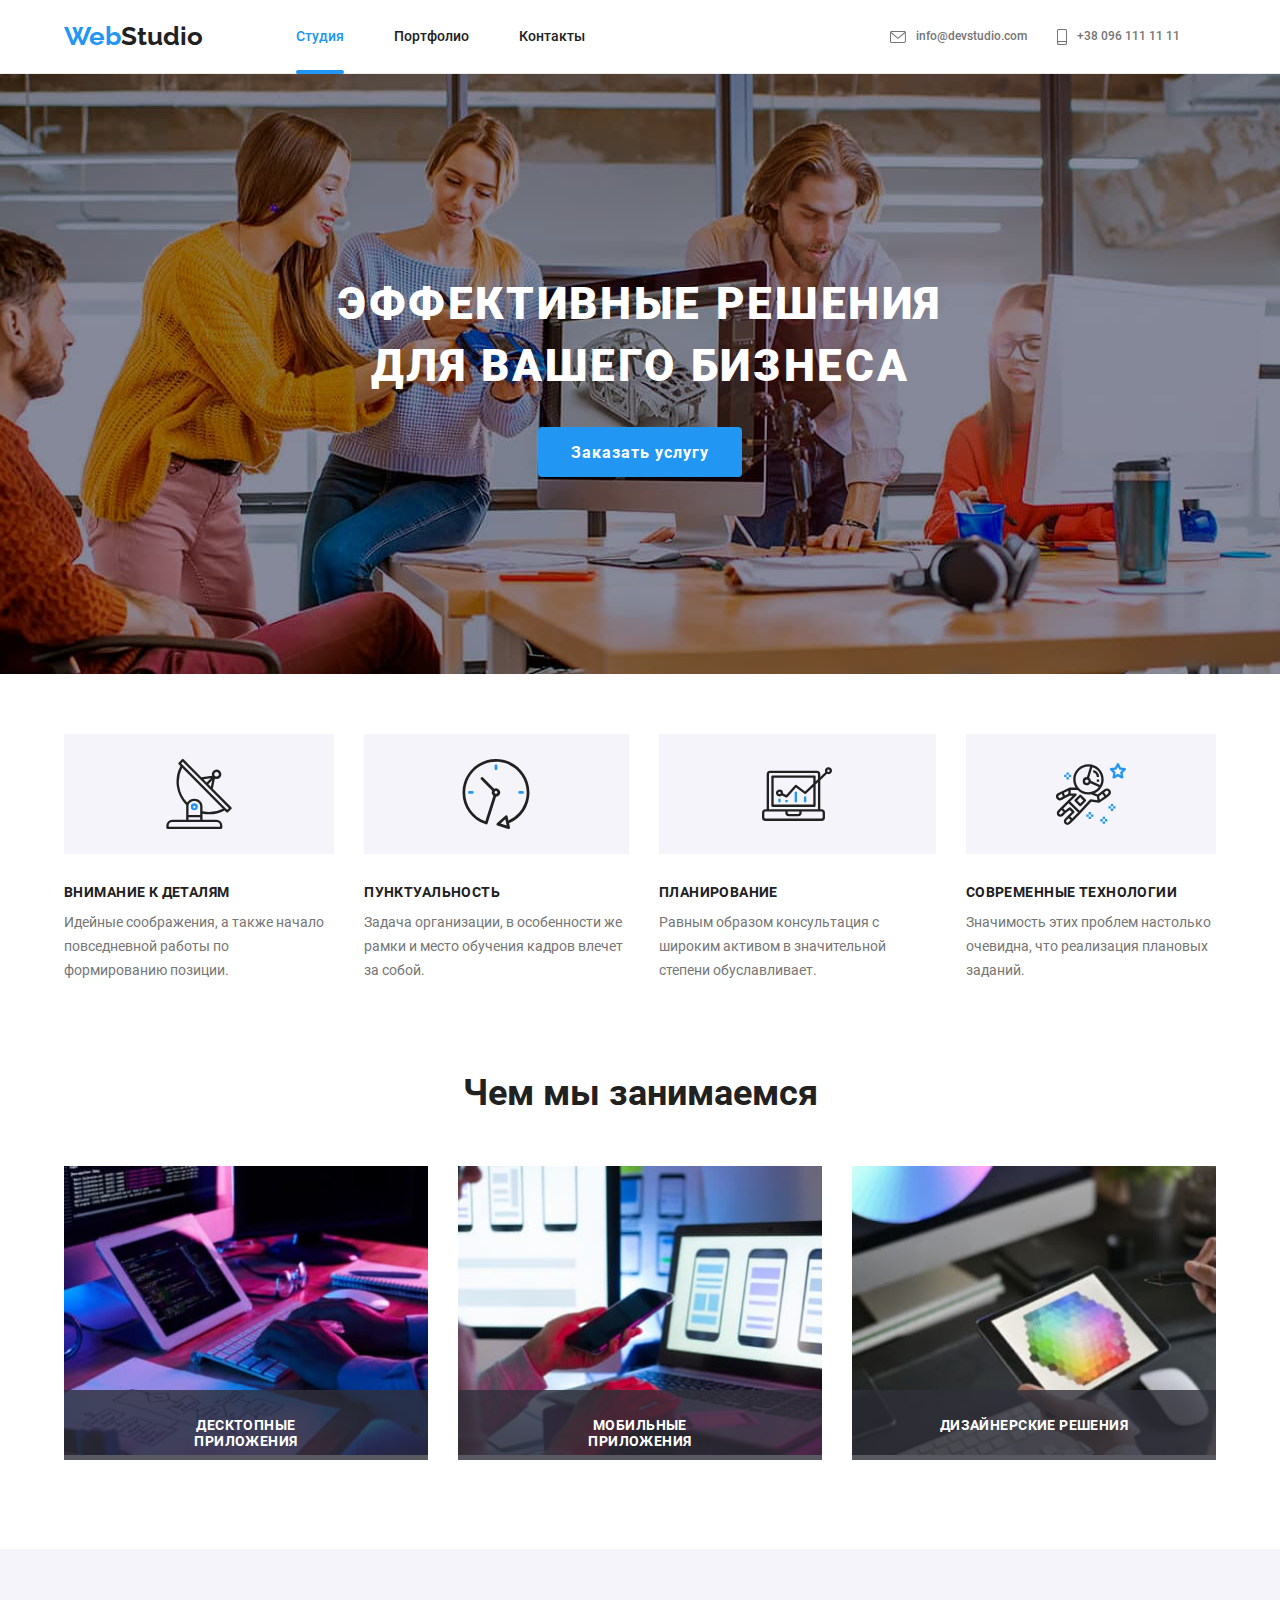
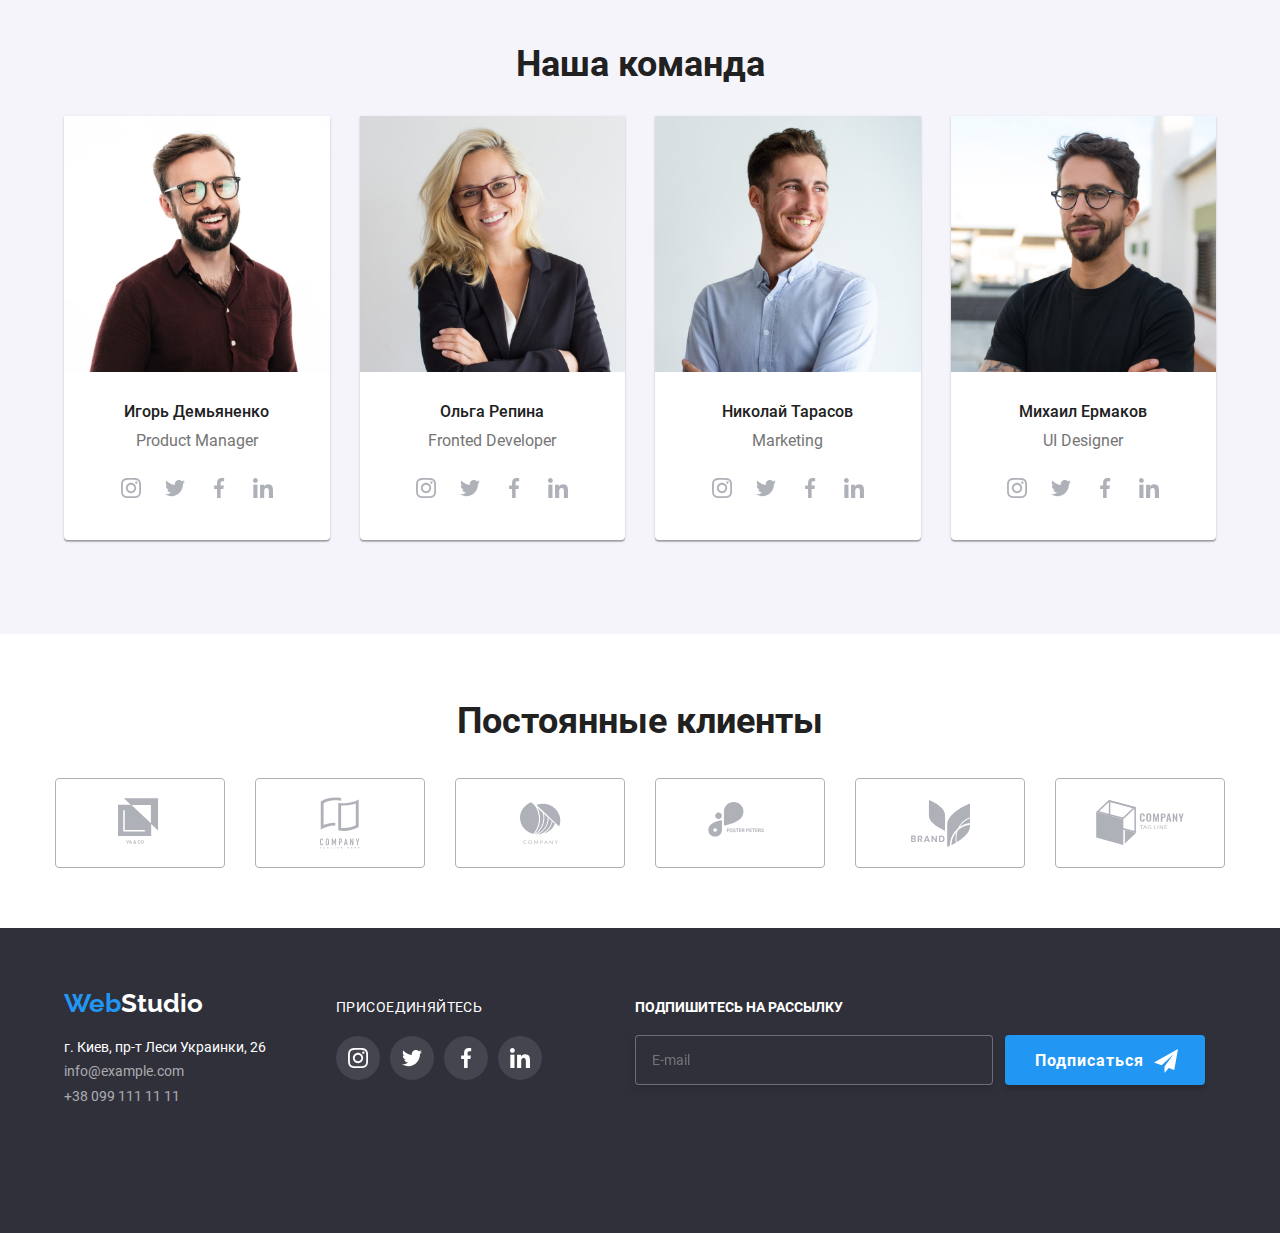
==== commit 2890f37c: "Поправки к ДЗ №8" ====
--- a/index.html
+++ b/index.html
@@ -8,7 +8,7 @@
   </head>
   <body class="page">
       <!-- Page Header -->
-      <header class="page__header">
+      <header class="page__header" data-contact>
         <!-- Navigation -->
         <div class="container">
               <nav class="navigation">
@@ -65,15 +65,14 @@
     <main>
       <!-- Block Hero -->
       <section class="hero">
-       
-        <div class="hero__overlay">
-              <h1 class="hero__title">
-                Эффективные решения <br />
-                для вашего бизнеса
-              </h1>
-              <div class="hero__button">
-                <button class="button hero--button" data-modal-open>Заказать услугу</button>
-              </div>
+          <div class="hero__overlay">
+                <h1 class="hero__title">
+                  Эффективные решения <br />
+                  для вашего бизнеса
+                </h1>
+                <div class="hero__button">
+                  <button class="button hero--button" data-modal-open>Заказать услугу</button>
+                </div>
         </div>
            
       </section>
@@ -125,21 +124,21 @@
             <ul class="doings__list list">
               <li class="doings__item">
                 <div class="doings__thumb relative">
-                  <img class="img" src="./img/feature-laptop.jpg" alt="laptop"/>
+                  <img class="img" src="./img/feature-laptop.jpg" srcset="./img/feature-laptop.jpg 1x, ./img/feature-laptop@2x.jpg 2x" alt="laptop"/>
                   <p class="doings__text absolute">Десктопные приложения</p>
                 </div>
               </li>
 
               <li class="doings__item">
                 <div class="doings__thumb relative">
-                  <img class="img" src="./img/feature-phone.jpg" alt="smartphone"/>
+                  <img class="img" src="./img/feature-phone.jpg" srcset="./img/feature-phone.jpg 1x, ./img/feature-phone@2x.jpg 2x" alt="smartphone"/>
                   <p class="doings__text absolute">Мобильные приложения</p>
                 </div>
               </li>
 
               <li class="doings__item">
                 <div class="doings__thumb relative">
-                  <img class="img" src="./img/feature-tablet.jpg" alt="tablet"/>
+                  <img class="img" src="./img/feature-tablet.jpg" srcset="./img/feature-tablet.jpg 1x, ./img/feature-tablet@2x.jpg 2x" alt="tablet"/>
                   <p class="doings__text absolute">Дизайнерские решения</p>
                 </div>  
               </li>
@@ -153,7 +152,7 @@
                 <h2 class="team__title">Наша команда</h2>
                 <ul class="team__list list">
                   <li class="team__item">
-                    <img class="img" src="./img/member1.jpg" alt="Product Designer" width="270"/>
+                    <img src="./img/member1.jpg" alt="Product Designer" srcset="./img/member1.jpg 1x, ./img/member1@2x.jpg 2x" width="450"/>
                     <h3 class="team__member">Игорь Демьяненко</h3>
                     <p class="team__text">Product Manager</p>
                     <ul class="icon-list list">
@@ -189,7 +188,7 @@
                   </li>
 
                   <li class="team__item">
-                    <img class="img" src="./img/member2.jpg" alt="Frontend Developer" width="270"/>
+                    <img src="./img/member2.jpg" alt="Frontend Developer" srcset="./img/member2.jpg 1x, ./img/member2@2x.jpg 2x" width="450"/>
                     <h3 class="team__member">Ольга Репина</h3>
                     <p class="team__text">Fronted Developer</p>
                     <ul class="icon-list list">
@@ -225,7 +224,7 @@
                   </li>
 
                   <li class="team__item">
-                    <img class="img" src="./img/member3.jpg" alt="Marketing" width="270"/>
+                    <img src="./img/member3.jpg" alt="Marketing" srcset="./img/member3.jpg 1x, ./img/member3@2x.jpg 2x" width="450"/>
                     <h3 class="team__member">Николай Тарасов</h3>
                     <p class="team__text">Marketing</p>
                     <ul class="icon-list list">
@@ -261,7 +260,7 @@
                   </li>
 
                   <li class="team__item">
-                      <img class="img team__img" src="./img/member4.jpg" alt="UI Designer" width="270"/>
+                      <img src="./img/member4.jpg" alt="UI Designer" srcset="./img/member4.jpg 1x, ./img/member4@2x.jpg 2x" width="450"/>
                       <h3 class="team__member">Михаил Ермаков</h3>
                       <p class="team__text">UI Designer</p>
                       <ul class="icon-list list">
--- a/css/main.min.css
+++ b/css/main.min.css
@@ -1,2 +1,2 @@
-/*! normalize.css v8.0.1 | MIT License | github.com/necolas/normalize.css */html{line-height:1.15;-webkit-text-size-adjust:100%}body{margin:0}main{display:block}h1{font-size:2em;margin:0.67em 0}hr{-webkit-box-sizing:content-box;box-sizing:content-box;height:0;overflow:visible}pre{font-family:monospace, monospace;font-size:1em}a{background-color:transparent}abbr[title]{border-bottom:none;text-decoration:underline;-webkit-text-decoration:underline dotted;text-decoration:underline dotted}b,strong{font-weight:bolder}code,kbd,samp{font-family:monospace, monospace;font-size:1em}small{font-size:80%}sub,sup{font-size:75%;line-height:0;position:relative;vertical-align:baseline}sub{bottom:-0.25em}sup{top:-0.5em}img{border-style:none}button,input,optgroup,select,textarea{font-family:inherit;font-size:100%;line-height:1.15;margin:0}button,input{overflow:visible}button,select{text-transform:none}button,[type="button"],[type="reset"],[type="submit"]{-webkit-appearance:button}button::-moz-focus-inner,[type="button"]::-moz-focus-inner,[type="reset"]::-moz-focus-inner,[type="submit"]::-moz-focus-inner{border-style:none;padding:0}button:-moz-focusring,[type="button"]:-moz-focusring,[type="reset"]:-moz-focusring,[type="submit"]:-moz-focusring{outline:1px dotted ButtonText}fieldset{padding:0.35em 0.75em 0.625em}legend{-webkit-box-sizing:border-box;box-sizing:border-box;color:inherit;display:table;max-width:100%;padding:0;white-space:normal}progress{vertical-align:baseline}textarea{overflow:auto}[type="checkbox"],[type="radio"]{-webkit-box-sizing:border-box;box-sizing:border-box;padding:0}[type="number"]::-webkit-inner-spin-button,[type="number"]::-webkit-outer-spin-button{height:auto}[type="search"]{-webkit-appearance:textfield;outline-offset:-2px}[type="search"]::-webkit-search-decoration{-webkit-appearance:none}::-webkit-file-upload-button{-webkit-appearance:button;font:inherit}details{display:block}summary{display:list-item}template{display:none}[hidden]{display:none}html{-webkit-box-sizing:border-box;box-sizing:border-box}*,*::before,*::after{-webkit-box-sizing:border-box;box-sizing:border-box}body{background-color:#fff;font-family:Roboto,sans-serif;font-size:14px;font-style:normal;font-weight:400;color:#212121}img{display:block;max-width:100%;height:auto}.link{text-decoration:none;font-style:normal}.list{list-style-type:none}.button{color:#fff;background-color:#2196F3;text-decoration:none}.relative{position:relative}.absolute{position:absolute}@media screen and (min-width: 768px){.flexbox{display:-webkit-box;display:-ms-flexbox;display:flex}}.container{margin-left:auto;margin-right:auto;width:100%;padding:0 15px}@media screen and (min-width: 480px){.container{width:480px}}@media screen and (min-width: 768px){.container{width:768px}}@media screen and (min-width: 1200px){.container{width:1200px}}@font-face{font-family:'Roboto';font-style:normal;font-weight:400;src:url("../fonts/roboto-v20-latin_cyrillic-regular.eot");src:local("Roboto"),local("Roboto-Regular"),url("../fonts/roboto-v20-latin_cyrillic-regular.eot?#iefix") format("embedded-opentype"),url("../fonts/roboto-v20-latin_cyrillic-regular.woff2") format("woff2"),url("../fonts/roboto-v20-latin_cyrillic-regular.woff") format("woff"),url("../fonts/roboto-v20-latin_cyrillic-regular.ttf") format("truetype"),url("../fonts/roboto-v20-latin_cyrillic-regular.svg#Roboto") format("svg")}@font-face{font-family:'Roboto';font-style:normal;font-weight:500;src:url("../fonts/roboto-v20-latin_cyrillic-500.eot");src:local("Roboto Medium"),local("Roboto-Medium"),url("../fonts/roboto-v20-latin_cyrillic-500.eot?#iefix") format("embedded-opentype"),url("../fonts/roboto-v20-latin_cyrillic-500.woff2") format("woff2"),url("../fonts/roboto-v20-latin_cyrillic-500.woff") format("woff"),url("../fonts/roboto-v20-latin_cyrillic-500.ttf") format("truetype"),url("../fonts/roboto-v20-latin_cyrillic-500.svg#Roboto") format("svg")}@font-face{font-family:'Roboto';font-style:normal;font-weight:700;src:url("../fonts/roboto-v20-latin_cyrillic-700.eot");src:local("Roboto Bold"),local("Roboto-Bold"),url("../fonts/roboto-v20-latin_cyrillic-700.eot?#iefix") format("embedded-opentype"),url("../fonts/roboto-v20-latin_cyrillic-700.woff2") format("woff2"),url("../fonts/roboto-v20-latin_cyrillic-700.woff") format("woff"),url("../fonts/roboto-v20-latin_cyrillic-700.ttf") format("truetype"),url("../fonts/roboto-v20-latin_cyrillic-700.svg#Roboto") format("svg")}@font-face{font-family:'Roboto';font-style:normal;font-weight:900;src:url("../fonts/roboto-v20-latin_cyrillic-900.eot");src:local("Roboto Black"),local("Roboto-Black"),url("../fonts/roboto-v20-latin_cyrillic-900.eot?#iefix") format("embedded-opentype"),url("../fonts/roboto-v20-latin_cyrillic-900.woff2") format("woff2"),url("../fonts/roboto-v20-latin_cyrillic-900.woff") format("woff"),url("../fonts/roboto-v20-latin_cyrillic-900.ttf") format("truetype"),url("../fonts/roboto-v20-latin_cyrillic-900.svg#Roboto") format("svg")}@font-face{font-family:'Raleway';font-style:normal;font-weight:400;src:url("../fonts/raleway-v17-latin_cyrillic-regular.eot");src:local(""),url("../fonts/raleway-v17-latin_cyrillic-regular.eot?#iefix") format("embedded-opentype"),url("../fonts/raleway-v17-latin_cyrillic-regular.woff2") format("woff2"),url("../fonts/raleway-v17-latin_cyrillic-regular.woff") format("woff"),url("../fonts/raleway-v17-latin_cyrillic-regular.ttf") format("truetype"),url("../fonts/raleway-v17-latin_cyrillic-regular.svg#Raleway") format("svg")}@font-face{font-family:'Raleway';font-style:normal;font-weight:700;src:url("../fonts/raleway-v17-latin_cyrillic-700.eot");src:local(""),url("../fonts/raleway-v17-latin_cyrillic-700.eot?#iefix") format("embedded-opentype"),url("../fonts/raleway-v17-latin_cyrillic-700.woff2") format("woff2"),url("../fonts/raleway-v17-latin_cyrillic-700.woff") format("woff"),url("../fonts/raleway-v17-latin_cyrillic-700.ttf") format("truetype"),url("../fonts/raleway-v17-latin_cyrillic-700.svg#Raleway") format("svg")}.page__header{display:-webkit-box;display:-ms-flexbox;display:flex;-webkit-box-align:center;-ms-flex-align:center;align-items:center;padding:16px 0 16px 0;border-bottom:1px solid #ECECEC}@media screen and (max-width: 767px){.page__header{position:relative}}@media screen and (min-width: 768px){.page__header{padding:21px 0 21px 0}}.menu__burger{width:18.67px;height:18.67px}.menu__button{display:-webkit-inline-box;display:-ms-inline-flexbox;display:inline-flex;margin:0;padding:0;border:none;background-color:transparent;margin-left:auto;-webkit-box-align:center;-ms-flex-align:center;align-items:center}@media screen and (min-width: 768px){.menu__button{display:none}}.menu__button .icon__close{display:none}.menu__button.is-open .icon__close{display:block}.menu__button.is-open .icon__menu{display:none}.menu__container.is-open{display:block}@media screen and (max-width: 767px){.menu__container{display:none;position:absolute;top:100%;left:0;width:100%;height:453px;padding:60px;background-color:#fff;text-align:center;font-size:20px;border:1px solid #ECECEC;z-index:999}}@media screen and (min-width: 768px){.menu__container{display:-webkit-box;display:-ms-flexbox;display:flex}}.webstudio{display:inline-block;text-decoration:none;padding:0;-webkit-box-align:center;-ms-flex-align:center;align-items:center}@media screen and (min-width: 480px) and (max-width: 767px){.webstudio{font-size:24px}}@media screen and (min-width: 768px) and (max-width: 1199px){.webstudio{font-size:24px;display:-webkit-box;display:-ms-flexbox;display:flex;margin-right:88px;-webkit-box-align:center;-ms-flex-align:center;align-items:center}}@media screen and (min-width: 1200px){.webstudio{font-size:26px;display:-webkit-box;display:-ms-flexbox;display:flex;margin-right:93px}}.webstudio__text{display:inline-block;font-family:Raleway,sans-serif;font-weight:700;line-height:1.2;margin:0}.webstudio__web-color{color:#2196F3}.webstudio__studio-color{color:#212121}.navigation{display:-webkit-box;display:-ms-flexbox;display:flex}@media screen and (min-widht: 768px){.navigation{-webkit-box-align:center;-ms-flex-align:center;align-items:center}}.menu{-webkit-box-align:center;-ms-flex-align:center;align-items:center;padding:0;margin:0}@media screen and (min-width: 768px){.menu{display:-webkit-box;display:-ms-flexbox;display:flex;margin-right:84px}}@media screen and (min-width: 1200px){.menu{margin-right:305px}}.menu__item{display:block;-webkit-box-align:center;-ms-flex-align:center;align-items:center;font-weight:500;line-height:1.4;list-style-type:none}@media screen and (max-width: 767px){.menu__item{font-size:18px;font-weight:500;margin-bottom:40px}}@media screen and (min-width: 768px){.menu__item{font-size:14px}.menu__item:not(:last-child){margin-right:50px}}@media screen and (min-width: 1200px){.menu__item{font-size:14px}}.menu__link{text-decoration:none;color:#212121;-webkit-transition:color 250ms cubic-bezier(0.4, 0, 0.2, 1);transition:color 250ms cubic-bezier(0.4, 0, 0.2, 1)}.menu__link.current{color:#2196F3}.menu__link:hover,.menu__link:focus{color:#2196F3}.link.current{position:relative}.link.current::after{position:absolute;content:"";width:100%;height:4px;border-radius:2px;left:0;right:0;bottom:-10px;background-color:#2196F3}.contacts{font-family:Roboto,sans-serif;font-weight:500;font-style:normal;line-height:1.4;list-style-type:none;padding:0}@media screen and (max-width: 767px){.contacts{font-size:18px;font-weight:500}}@media screen and (min-width: 768px){.contacts{font-size:12px;margin:0;-webkit-box-align:center;-ms-flex-align:center;align-items:center}}@media screen and (min-width: 1200px){.contacts{display:-webkit-box;display:-ms-flexbox;display:flex;-webkit-box-orient:horizontal;-webkit-box-direction:normal;-ms-flex-direction:row;flex-direction:row}}@media screen and (max-width: 767px){.contacts__item{margin-bottom:16px}}@media screen and (min-width: 768px) and (max-width: 1199px){.contacts__item:not(:last-child){margin-bottom:16px}}@media screen and (min-width: 1200px){.contacts__item:not(:last-child){margin-right:30px}}.contacts__link{color:#757575;-webkit-transition:color 250ms cubic-bezier(0.4, 0, 0.2, 1);transition:color 250ms cubic-bezier(0.4, 0, 0.2, 1)}@media screen and (min-width: 1200px){.contacts__link{display:-webkit-box;display:-ms-flexbox;display:flex;-webkit-box-orient:horizontal;-webkit-box-direction:normal;-ms-flex-direction:row;flex-direction:row;-webkit-box-align:center;-ms-flex-align:center;align-items:center;-webkit-box-pack:center;-ms-flex-pack:center;justify-content:center}}.contacts__link:hover,.contacts__link:focus{color:#2196F3}.icon--envelope{width:16px;height:12px;margin-right:10px;fill:currentColor}.icon--smartphone{width:10px;height:16px;margin-right:10px;fill:currentColor}.hero__overlay{max-width:1600px;height:600px;margin-left:auto;margin-right:auto;padding:118px 0;background-color:#2F303A;background-image:-webkit-gradient(linear, left top, right top, from(rgba(47,48,58,0.4)), to(rgba(47,48,58,0.4))),url("/img/hero-background.jpg");background-image:linear-gradient(to right, rgba(47,48,58,0.4), rgba(47,48,58,0.4)),url("/img/hero-background.jpg");background-repeat:no-repeat;background-position:cover;text-align:center}@media screen and (min-width: 1200px){.hero__overlay{padding:200px 0}}.hero__title{font-weight:900;font-size:26px;line-height:1.4;color:#fff;text-transform:uppercase;letter-spacing:0.06em}@media screen and (min-width: 1200px){.hero__title{font-size:44px;margin:0 0 30px 0}}.hero__button{-webkit-box-align:center;-ms-flex-align:center;align-items:center;text-align:center}.hero--button{display:inline-block;letter-spacing:0.06em;font-weight:700;font-size:16px;line-height:1.9;border-radius:4px;padding:10px 32px;min-width:200px;height:50px;border:1px solid transparent;cursor:pointer}.feauters{padding-top:60px;padding-bottom:60px}.features__list{margin:0;padding:0}@media screen and (min-width: 768px) and (max-width: 1199px){.features__list{display:-webkit-box;display:-ms-flexbox;display:flex;-ms-flex-wrap:wrap;flex-wrap:wrap}}@media screen and (min-width: 1200px){.features__list{display:-webkit-box;display:-ms-flexbox;display:flex;-webkit-box-orient:horizontal;-webkit-box-direction:normal;-ms-flex-direction:row;flex-direction:row}}@media screen and (min-width: 768px) and (max-width: 1199px){.feature__item{width:calc((100% - 30px) / 2);margin-right:30px;margin-bottom:30px}.feature__item:nth-child(2n){margin-right:0}.feature__item:nth-last-child(-n+2){margin-bottom:0}}@media screen and (min-width: 1200px){.feature__item:not(:last-child){margin-right:30px}}.feature__item::before{content:"";display:block;height:120px;width:100%;margin:0}.feature__item--antenna::before{background-image:url("../img/feature-icons/antenna.svg");background-repeat:no-repeat;background-position:center;background-size:70px 70px;background-color:#F5F4FA}.feature__item--clock::before{background-image:url("../img/feature-icons/clock.svg");background-repeat:no-repeat;background-position:center;background-size:70px 70px;background-color:#F5F4FA}.feature__item--diagram::before{background-image:url("../img/feature-icons/diagram.svg");background-repeat:no-repeat;background-position:center;background-size:70px 70px;background-color:#F5F4FA}.feature__item--astronaut::before{background-image:url("../img/feature-icons/astronaut.svg");background-repeat:no-repeat;background-position:center;background-size:70px 70px;background-color:#F5F4FA}.feature__name{text-align:center;font-weight:700;line-height:1.2;letter-spacing:0.03em;text-transform:uppercase;margin:30px 0 10px 0}@media screen and (min-width: 480px){.feature__name{font-size:14px}}@media screen and (min-width: 768px){.feature__name{text-align:start}}.feature__text{text-align:center;line-height:1.7;color:#757575;margin:0 0 30px 0}@media screen and (min-width: 768px){.feature__text{text-align:start}}.doings{padding-bottom:94px}@media screen and (max-width: 1199px){.doings{display:none}}.doings__title{font-weight:700;font-size:36px;line-height:1.2;margin:0;margin-bottom:50px;text-align:center}.doings__list{display:-webkit-box;display:-ms-flexbox;display:flex;padding:0;font-size:0}.doings__item{width:calc((100% - 30px * 2) / 3)}.doings__item:not(:last-child){margin-right:30px}.doings__text{width:100%;height:70px;font-size:14px;line-height:1.2;font-weight:700;text-transform:uppercase;text-align:center;letter-spacing:0.03em;color:#fff;background-color:rgba(47,48,58,0.8);margin:0;padding:27px 82px;top:224px}.team{background-color:#F5F4FA;padding:60px 0}.team__title{font-weight:700;line-height:1.2;text-align:center;margin:0 0 30px 0}@media screen and (min-width: 480px) and (max-width: 767px){.team__title{font-size:28px}}@media screen and (min-width: 1200px){.team__title{font-size:36px}}.team__list{padding:0;margin:0;font-size:0}@media screen and (min-width: 768px) and (max-width: 1199px){.team__list{display:-webkit-box;display:-ms-flexbox;display:flex;-ms-flex-wrap:wrap;flex-wrap:wrap}}@media screen and (min-width: 1200px){.team__list{display:-webkit-box;display:-ms-flexbox;display:flex;-webkit-box-orient:horizontal;-webkit-box-direction:normal;-ms-flex-direction:row;flex-direction:row}}.team__item{margin:0 0 30px 0;background-color:#fff;-webkit-box-shadow:0px 1px 3px rgba(0,0,0,0.12),0px 1px 1px rgba(0,0,0,0.14),0px 2px 1px rgba(0,0,0,0.2);box-shadow:0px 1px 3px rgba(0,0,0,0.12),0px 1px 1px rgba(0,0,0,0.14),0px 2px 1px rgba(0,0,0,0.2);border-radius:0px 0px 4px 4px;padding:0 0 30px 0}@media screen and (min-width: 768px) and (max-width: 1199px){.team__item{width:calc((100% - 30px) / 2);margin-right:30px;margin-bottom:30px}.team__item:nth-child(2n){margin-right:0}.team__item:nth-last-child(-n+2){margin-bottom:0}}@media screen and (min-width: 1200px){.team__item:not(:last-child){margin-right:30px}}.team__img{text-align:center}.team__member{text-align:center;font-weight:500;font-size:16px;line-height:1.2;margin:30px 0 10px 0}.team__text{text-align:center;font-size:16px;line-height:1.2;color:#757575;margin:0 0 16px 0}.icon-list{display:-webkit-box;display:-ms-flexbox;display:flex;margin:0;padding:0;-webkit-box-pack:center;-ms-flex-pack:center;justify-content:center}.icon__link{display:-webkit-box;display:-ms-flexbox;display:flex;-webkit-box-pack:center;-ms-flex-pack:center;justify-content:center;-webkit-box-align:center;-ms-flex-align:center;align-items:center;width:44px;height:44px;background-color:#fff;color:#AFB1B8;border-radius:50%;-webkit-transition:background-color,color,fill,250ms cubic-bezier(0.4, 0, 0.2, 1);transition:background-color,color,fill,250ms cubic-bezier(0.4, 0, 0.2, 1)}.icon__link:hover,.icon__link:focus{background-color:#2196F3;color:#fff}.social__icon{width:20px;height:20px;fill:currentColor}.clients{background-color:#fff;padding-top:60px;padding-bottom:60px}.clients__title{display:block;font-weight:700;font-size:36px;line-height:1.5;text-align:center;margin:0 0 30px 0}@media screen and (min-width: 480px) and (max-width: 767px){.clients__title{font-size:28px}}@media screen and (min-width: 1200px){.clients__title{font-size:36px}}.clients__list{padding:0;-webkit-box-pack:center;-ms-flex-pack:center;justify-content:center}@media screen and (min-width: 480px){.clients__list{display:-webkit-box;display:-ms-flexbox;display:flex;-ms-flex-wrap:wrap;flex-wrap:wrap}}@media screen and (min-width: 480px) and (max-width: 767px){.clients__item{width:calc((100% - 30px) / 2);margin-right:30px;margin-bottom:30px}.clients__item:nth-child(2n){margin-right:0}.clients__item:nth-last-child(-n+2){margin-bottom:0}}@media screen and (min-width: 768px) and (max-width: 1199px){.clients__item{width:calc((100% - 2 * 30px) / 3);margin-right:30px;margin-bottom:30px}.clients__item:nth-child(3n){margin-right:0}.clients__item:nth-last-child(-n+3){margin-bottom:0}}@media screen and (min-width: 1200px){.clients__item{margin-right:30px}.clients__item:last-child{margin-right:0}}.clients__link{display:-webkit-box;display:-ms-flexbox;display:flex;-webkit-box-pack:center;-ms-flex-pack:center;justify-content:center;-webkit-box-align:center;-ms-flex-align:center;align-items:center;background-position:center;width:100%;height:90px;border:1px solid #AFB1B8;border-radius:4px;color:#AFB1B8;-webkit-transition:color,border-color,250ms cubic-bezier(0.4, 0, 0.2, 1);transition:color,border-color,250ms cubic-bezier(0.4, 0, 0.2, 1)}.clients__link:hover,.clients__link:focus{color:#2196F3;border-color:#2196F3}@media screen and (min-width: 1200px){.clients__link{width:170px;height:90px}}.clients__icon--one{width:44.27px;height:49.23px;fill:currentColor}.clients__icon--two{width:40px;height:52px;fill:currentColor}.clients__icon--three{width:41px;height:42.6px;fill:currentColor}.clients__icon--four{width:79.66px;height:42.02px;fill:currentColor}.clients__icon--five{width:59px;height:47px;fill:currentColor}.clients__icon--six{width:88.48px;height:45.44px;fill:currentColor}.page__footer{padding:60px 0;background-color:#2F303A}@media screen and (min-width: 768px){.page__footer{display:-webkit-box;display:-ms-flexbox;display:flex}}.footer--container{-webkit-box-align:baseline;-ms-flex-align:baseline;align-items:baseline}@media screen and (min-width: 768px) and (max-width: 1199px){.footer--container{display:-webkit-box;display:-ms-flexbox;display:flex;-ms-flex-wrap:wrap;flex-wrap:wrap}}@media screen and (min-width: 1200px){.footer--container{display:-webkit-box;display:-ms-flexbox;display:flex}}.webstudio.webstudio--footer{margin:0 0 20px 0}.studio--footer{color:#fff}.address{margin-bottom:60px;-webkit-box-pack:center;-ms-flex-pack:center;justify-content:center}@media screen and (min-width: 480px) and (max-width: 767px){.address{display:-webkit-box;display:-ms-flexbox;display:flex;-webkit-box-orient:vertical;-webkit-box-direction:normal;-ms-flex-direction:column;flex-direction:column;text-align:center}}@media screen and (min-width: 768px) and (max-width: 1199px){.address{display:-webkit-box;display:-ms-flexbox;display:flex;-webkit-box-orient:vertical;-webkit-box-direction:normal;-ms-flex-direction:column;flex-direction:column;-webkit-box-pack:center;-ms-flex-pack:center;justify-content:center;margin:0 0 0 76px}}@media screen and (min-width: 1200px){.address{display:-webkit-box;display:-ms-flexbox;display:flex;-webkit-box-orient:vertical;-webkit-box-direction:normal;-ms-flex-direction:column;flex-direction:column}}@media screen and (min-width: 768px) and (max-widht: 1199px){.address__points{display:-webkit-box;display:-ms-flexbox;display:flex;-webkit-box-orient:vertical;-webkit-box-direction:normal;-ms-flex-direction:column;flex-direction:column}}@media screen and (min-width: 1200px){.address__points{display:-webkit-box;display:-ms-flexbox;display:flex;-webkit-box-orient:vertical;-webkit-box-direction:normal;-ms-flex-direction:column;flex-direction:column}}.address__map{color:#fff;font-style:normal;margin:0 0 8px 0}.address__link{display:block;color:rgba(255,255,255,0.6);-webkit-transition:color 250ms cubic-bezier(0.4, 0, 0.2, 1);transition:color 250ms cubic-bezier(0.4, 0, 0.2, 1)}.address__link:hover,.address__link:focus{color:#2196F3}@media screen and (min-width: 480px) and (max-width: 767px){.address__link{margin-bottom:8px}}@media screen and (min-width: 768px) and (max-width: 1199px){.address__link{display:-webkit-box;display:-ms-flexbox;display:flex;margin-bottom:8px;-webkit-box-align:center;-ms-flex-align:center;align-items:center}}@media screen and (min-width: 1200px){.address__link{margin-bottom:9px}}@media screen and (min-width: 480px) and (max-width: 767px){.join{margin-bottom:60px}}@media screen and (min-width: 768px) and (max-width: 1200px){.join{display:-webkit-box;display:-ms-flexbox;display:flex;-webkit-box-orient:vertical;-webkit-box-direction:normal;-ms-flex-direction:column;flex-direction:column;margin-right:89px;margin-left:auto}}@media screen and (min-width: 1200px){.join{margin-left:70px}}.join__title{color:#fff;text-align:center;padding:0;font-size:14px;line-height:1.3;letter-spacing:0.03em;text-transform:uppercase;margin:0 0 20px 0}@media screen and (min-width: 1200px){.join__title{text-align:start}}.join__list{display:-webkit-box;display:-ms-flexbox;display:flex;-webkit-box-pack:center;-ms-flex-pack:center;justify-content:center;-webkit-box-orient:horizontal;-webkit-box-direction:normal;-ms-flex-direction:row;flex-direction:row;margin:0;padding:0}.join__item:not(:last-child){margin-right:10px}.join__link{display:-webkit-box;display:-ms-flexbox;display:flex;-webkit-box-pack:center;-ms-flex-pack:center;justify-content:center;-webkit-box-align:center;-ms-flex-align:center;align-items:center;width:44px;height:44px;border-radius:50%;background-color:rgba(255,255,255,0.1);color:#fff;-webkit-transition:background-color 250ms cubic-bezier(0.4, 0, 0.2, 1);transition:background-color 250ms cubic-bezier(0.4, 0, 0.2, 1)}.join__link:hover,.join__link:focus{background-color:#2196F3}.join__icon{width:20px;height:20px;fill:currentColor}.signup{width:100%;text-align:center}@media screen and (min-width: 1200px){.signup{text-align:start;margin-left:93px;width:570px}}.signup__title{color:#fff;font-weight:700;line-height:1.17;text-transform:uppercase}.signup__form{margin:20px 0 0 0}@media screen and (min-width: 768px) and (max-width: 1199px){.signup__form{display:-webkit-box;display:-ms-flexbox;display:flex;-webkit-box-orient:vertical;-webkit-box-direction:normal;-ms-flex-direction:column;flex-direction:column;-webkit-box-align:center;-ms-flex-align:center;align-items:center}}@media screen and (min-width: 1200px){.signup__form{display:-webkit-box;display:-ms-flexbox;display:flex;-webkit-box-orient:horizontal;-webkit-box-direction:normal;-ms-flex-direction:row;flex-direction:row}}.signup__email{display:inline-block;width:100%;height:50px;border:1px solid rgba(255,255,255,0.3);-webkit-filter:drop-shadow(0px 4px 4px rgba(0,0,0,0.15));filter:drop-shadow(0px 4px 4px rgba(0,0,0,0.15));border-radius:4px;background-color:#2F303A;padding:15px 295px 15px 16px;margin-bottom:20px}@media screen and (min-width: 768px) and (max-width: 1199px){.signup__email{width:450px}}@media screen and (min-width: 1200px){.signup__email{width:358px;margin-right:12px}}.signup--button{display:inline-block;width:200px;height:50px;font-weight:700;font-size:16px;line-height:1.9;letter-spacing:0.06em;text-align:center;vertical-align:middle;border-radius:4px;-webkit-box-shadow:0px 4px 4px rgba(0,0,0,0.15);box-shadow:0px 4px 4px rgba(0,0,0,0.15);border:1px solid transparent;padding:10px 62px 10px 29px}.signup__icon{top:13px;right:26px;bottom:13px;width:24px;height:24px;background-size:contain;fill:#fff}.is-hidden{opacity:0;visibility:hidden;pointer-events:none;-webkit-transition:0.5s linear 0.5s;transition:0.5s linear 0.5s}.backdrop{position:fixed;top:0;left:0;width:100%;height:100%;background-color:rgba(0,0,0,0.2);overflow:auto;overflow-y:scroll}.modal{width:100%;max-width:450px;max-height:609px;border-radius:4px;background-color:#fff;top:50%;left:50%;-webkit-transform:translate(-50%, -50%) scale(1);transform:translate(-50%, -50%) scale(1);-webkit-transition:all 0.5s;transition:all 0.5s;padding:40px}.is-hidden .modal{-webkit-transform:translate(-50%, -50%) scale(0);transform:translate(-50%, -50%) scale(0)}@media screen and (min-width: 1200px){.modal{max-width:528px}}.modal__button{position:absolute;top:8px;right:8px;margin-left:auto;padding:0;width:30px;height:30px;border-radius:50%;-webkit-box-pack:center;-ms-flex-pack:center;justify-content:center;-webkit-box-align:center;-ms-flex-align:center;align-items:center;border:1px solid transparent;cursor:pointer}.modal__close{width:11px;height:11px;-webkit-transition:fill 250ms cubic-bezier(0.4, 0, 0.2, 1);transition:fill 250ms cubic-bezier(0.4, 0, 0.2, 1)}.modal__button:hover .modal__close,.modal__button:focus .modal__close{fill:#2196F3}.form__label{display:inline-block;margin-right:auto;line-height:1.2;letter-spacing:0.01em;color:#757575;margin-bottom:4px}.form__input{display:block;width:100%;height:40px;margin-bottom:10px;padding-left:30px;border:1px solid rgba(33,33,33,0.2);-webkit-transition:outline-color 250ms cubic-bezier(0.4, 0, 0.2, 1);transition:outline-color 250ms cubic-bezier(0.4, 0, 0.2, 1)}.form__input:focus{outline-color:#2196F3;border-radius:4px}.form__input:focus+.form__icon{fill:#2196F3}textarea{display:block;resize:none;border:1px solid rgba(33,33,33,0.2);width:100%;height:120px;padding:12px;-webkit-transition:outline-color 250ms cubic-bezier(0.4, 0, 0.2, 1);transition:outline-color 250ms cubic-bezier(0.4, 0, 0.2, 1)}textarea:focus{outline-color:#2196F3}.checkbox{-moz-appearance:none;-webkit-appearance:none;appearance:none}.checkbox:checked ~ .checkbox--custom::before{background-image:url("../img/checkbox-mark.svg");background-color:#2196F3;border-color:#2196F3;border-radius:2px;background-size:contain;background-origin:border-box}.policy__checkbox{font-size:12px;color:#757575;line-height:1.7}.policy__checkbox::before{display:inline-block;content:"";width:16px;height:15px;vertical-align:middle;border:2px solid #212121;margin-right:5px;-webkit-transition:250ms cubic-bezier(0.4, 0, 0.2, 1);transition:250ms cubic-bezier(0.4, 0, 0.2, 1)}@media screen and (min-width: 1200px){.policy__checkbox{font-size:14px}}.checkbox__link{color:#2196F3;font-size:12px;line-height:1.7}@media screen and (min-width: 1200px){.checkbox__link{font-size:14px}}.modal__text{display:inline-block;padding:0;margin:0 0 12px 0;width:100%;font-size:20px;font-weight:700;line-height:1.7;text-align:center;vertical-align:middle;letter-spacing:0.03em}@media screen and (min-width: 1200px){.modal__text{line-height:1.2}}.form__icon{width:12px;height:12px;top:14px;bottom:14px;left:15px;-webkit-transition:fill 250ms cubic-bezier(0.4, 0, 0.2, 1);transition:fill 250ms cubic-bezier(0.4, 0, 0.2, 1)}.policy{margin:20px 0 0 0;text-align:center}.form__button{display:-webkit-box;display:-ms-flexbox;display:flex;-webkit-box-pack:center;-ms-flex-pack:center;justify-content:center;margin:31px 0 0 0}.button.sent--modal{max-width:200px;height:50px;font-weight:700;font-size:16px;line-height:1.8;letter-spacing:0.06em;vertical-align:middle;padding:10px 55px;background-color:#2196F3;color:#fff;-webkit-box-shadow:0px 4px 4px rgba(0,0,0,0.15);box-shadow:0px 4px 4px rgba(0,0,0,0.15);border-radius:4px;border:1px solid transparent}.buttons--container{-webkit-box-pack:center;-ms-flex-pack:center;justify-content:center}.buttons__list{margin:0;padding:0}@media screen and (min-width: 480px) and (max-width: 767px){.buttons__list{display:-webkit-box;display:-ms-flexbox;display:flex;-ms-flex-wrap:wrap;flex-wrap:wrap;padding:60px 0 0 0;margin:0 0 40px 0}}@media screen and (min-width: 768px) and (max-width: 1199px){.buttons__list{display:-webkit-box;display:-ms-flexbox;display:flex;padding:60px 0 0 0;margin:0 0 30px 0}}@media screen and (min-width: 1200px){.buttons__list{display:-webkit-box;display:-ms-flexbox;display:flex;padding:94px 0 0 0;margin:0 0 50px 0}}.buttons__item{-webkit-box-orient:horizontal;-webkit-box-direction:normal;-ms-flex-direction:row;flex-direction:row;margin:8px}.buttons__item:not(:last-child){margin-right:9px}.button--portfolio{color:#212121;background-color:#F5F4FA;font-weight:500;font-size:16px;line-height:1.6;display:inline-block;border-radius:4px;padding:6px 22px;min-width:70px;border:1px solid transparent;-webkit-transition:color,background-color,250ms cubic-bezier(0.4, 0, 0.2, 1);transition:color,background-color,250ms cubic-bezier(0.4, 0, 0.2, 1)}.button--portfolio:hover,.button--portfolio:focus{color:#fff;background-color:#2196F3}.grid{margin:0}@media screen and (min-width: 480px) and (max-width: 767px){.grid{padding:0 0 60px 0}}@media screen and (min-width: 768px) and (max-width: 1199px){.grid{display:-webkit-box;display:-ms-flexbox;display:flex;-ms-flex-wrap:wrap;flex-wrap:wrap;padding:0 0 60px 0}}@media screen and (min-width: 1200px){.grid{display:-webkit-box;display:-ms-flexbox;display:flex;-ms-flex-wrap:wrap;flex-wrap:wrap;padding:0 0 94px 0}}.grid__item{background-color:#fff;border:1px solid #eee;overflow:hidden}@media screen and (min-width: 768px) and (max-width: 1199px){.grid__item{width:calc((100% - 30px) / 2);margin-right:30px;margin-bottom:30px}.grid__item:nth-child(2n){margin-right:0}.grid__item:nth-last-child(-n+2){margin-bottom:0}}@media screen and (min-width: 1200px){.grid__item{width:calc((100% - 30px * 2) / 3);margin:0 30px 30px 0}.grid__item:nth-child(3n){margin-right:0}.grid__item:nth-last-child(-n+3){margin-bottom:0}}.grid__item:hover,.grid__item:focus{-webkit-box-shadow:0px 1px 1px rgba(0,0,0,0.12),0px 4px 4px rgba(0,0,0,0.06),1px 4px 6px rgba(0,0,0,0.16);box-shadow:0px 1px 1px rgba(0,0,0,0.12),0px 4px 4px rgba(0,0,0,0.06),1px 4px 6px rgba(0,0,0,0.16)}.product__link{display:block;color:#212121;text-decoration:none;margin:0}.product__text{width:100%;height:100%;top:0;left:0;margin:0;padding:63px 24px;font-size:18px;line-height:1.5;letter-spacing:0.03em;color:#fff;background-color:rgba(33,150,243,0.9);-webkit-transform:translatey(100%);transform:translatey(100%);-webkit-transition:-webkit-transform 250ms cubic-bezier(0.4, 0, 0.2, 1);transition:-webkit-transform 250ms cubic-bezier(0.4, 0, 0.2, 1);transition:transform 250ms cubic-bezier(0.4, 0, 0.2, 1);transition:transform 250ms cubic-bezier(0.4, 0, 0.2, 1), -webkit-transform 250ms cubic-bezier(0.4, 0, 0.2, 1)}.grid__item:hover .product__text,.grid__item:focus .product__text{-webkit-transform:translatey(0);transform:translatey(0)}.product__title{margin:20px 24px 4px;font-weight:700;font-size:18px;line-height:2;color:#212121}.product__thumb{overflow:hidden}.product__form{margin:4px 24px 20px;font-size:16px;line-height:1.9;color:#757575}
+/*! normalize.css v8.0.1 | MIT License | github.com/necolas/normalize.css */html{line-height:1.15;-webkit-text-size-adjust:100%}body{margin:0}main{display:block}h1{font-size:2em;margin:0.67em 0}hr{-webkit-box-sizing:content-box;box-sizing:content-box;height:0;overflow:visible}pre{font-family:monospace, monospace;font-size:1em}a{background-color:transparent}abbr[title]{border-bottom:none;text-decoration:underline;-webkit-text-decoration:underline dotted;text-decoration:underline dotted}b,strong{font-weight:bolder}code,kbd,samp{font-family:monospace, monospace;font-size:1em}small{font-size:80%}sub,sup{font-size:75%;line-height:0;position:relative;vertical-align:baseline}sub{bottom:-0.25em}sup{top:-0.5em}img{border-style:none}button,input,optgroup,select,textarea{font-family:inherit;font-size:100%;line-height:1.15;margin:0}button,input{overflow:visible}button,select{text-transform:none}button,[type="button"],[type="reset"],[type="submit"]{-webkit-appearance:button}button::-moz-focus-inner,[type="button"]::-moz-focus-inner,[type="reset"]::-moz-focus-inner,[type="submit"]::-moz-focus-inner{border-style:none;padding:0}button:-moz-focusring,[type="button"]:-moz-focusring,[type="reset"]:-moz-focusring,[type="submit"]:-moz-focusring{outline:1px dotted ButtonText}fieldset{padding:0.35em 0.75em 0.625em}legend{-webkit-box-sizing:border-box;box-sizing:border-box;color:inherit;display:table;max-width:100%;padding:0;white-space:normal}progress{vertical-align:baseline}textarea{overflow:auto}[type="checkbox"],[type="radio"]{-webkit-box-sizing:border-box;box-sizing:border-box;padding:0}[type="number"]::-webkit-inner-spin-button,[type="number"]::-webkit-outer-spin-button{height:auto}[type="search"]{-webkit-appearance:textfield;outline-offset:-2px}[type="search"]::-webkit-search-decoration{-webkit-appearance:none}::-webkit-file-upload-button{-webkit-appearance:button;font:inherit}details{display:block}summary{display:list-item}template{display:none}[hidden]{display:none}html{-webkit-box-sizing:border-box;box-sizing:border-box}*,*::before,*::after{-webkit-box-sizing:border-box;box-sizing:border-box}body{background-color:#fff;font-family:Roboto,sans-serif;font-size:14px;font-style:normal;font-weight:400;color:#212121}img{display:block;max-width:100%;height:auto}.link{text-decoration:none;font-style:normal}.list{list-style-type:none}.button{color:#fff;background-color:#2196F3;text-decoration:none}.relative{position:relative}.absolute{position:absolute}@media screen and (min-width: 768px){.flexbox{display:-webkit-box;display:-ms-flexbox;display:flex}}.container{margin-left:auto;margin-right:auto;width:100%;padding:0 15px}@media screen and (min-width: 480px){.container{width:462px}}@media screen and (min-width: 768px){.container{width:750px}}@media screen and (min-width: 1200px){.container{width:1182px}}@font-face{font-family:'Roboto';font-style:normal;font-weight:400;src:url("../fonts/roboto-v20-latin_cyrillic-regular.eot");src:local("Roboto"),local("Roboto-Regular"),url("../fonts/roboto-v20-latin_cyrillic-regular.eot?#iefix") format("embedded-opentype"),url("../fonts/roboto-v20-latin_cyrillic-regular.woff2") format("woff2"),url("../fonts/roboto-v20-latin_cyrillic-regular.woff") format("woff"),url("../fonts/roboto-v20-latin_cyrillic-regular.ttf") format("truetype"),url("../fonts/roboto-v20-latin_cyrillic-regular.svg#Roboto") format("svg")}@font-face{font-family:'Roboto';font-style:normal;font-weight:500;src:url("../fonts/roboto-v20-latin_cyrillic-500.eot");src:local("Roboto Medium"),local("Roboto-Medium"),url("../fonts/roboto-v20-latin_cyrillic-500.eot?#iefix") format("embedded-opentype"),url("../fonts/roboto-v20-latin_cyrillic-500.woff2") format("woff2"),url("../fonts/roboto-v20-latin_cyrillic-500.woff") format("woff"),url("../fonts/roboto-v20-latin_cyrillic-500.ttf") format("truetype"),url("../fonts/roboto-v20-latin_cyrillic-500.svg#Roboto") format("svg")}@font-face{font-family:'Roboto';font-style:normal;font-weight:700;src:url("../fonts/roboto-v20-latin_cyrillic-700.eot");src:local("Roboto Bold"),local("Roboto-Bold"),url("../fonts/roboto-v20-latin_cyrillic-700.eot?#iefix") format("embedded-opentype"),url("../fonts/roboto-v20-latin_cyrillic-700.woff2") format("woff2"),url("../fonts/roboto-v20-latin_cyrillic-700.woff") format("woff"),url("../fonts/roboto-v20-latin_cyrillic-700.ttf") format("truetype"),url("../fonts/roboto-v20-latin_cyrillic-700.svg#Roboto") format("svg")}@font-face{font-family:'Roboto';font-style:normal;font-weight:900;src:url("../fonts/roboto-v20-latin_cyrillic-900.eot");src:local("Roboto Black"),local("Roboto-Black"),url("../fonts/roboto-v20-latin_cyrillic-900.eot?#iefix") format("embedded-opentype"),url("../fonts/roboto-v20-latin_cyrillic-900.woff2") format("woff2"),url("../fonts/roboto-v20-latin_cyrillic-900.woff") format("woff"),url("../fonts/roboto-v20-latin_cyrillic-900.ttf") format("truetype"),url("../fonts/roboto-v20-latin_cyrillic-900.svg#Roboto") format("svg")}@font-face{font-family:'Raleway';font-style:normal;font-weight:400;src:url("../fonts/raleway-v17-latin_cyrillic-regular.eot");src:local(""),url("../fonts/raleway-v17-latin_cyrillic-regular.eot?#iefix") format("embedded-opentype"),url("../fonts/raleway-v17-latin_cyrillic-regular.woff2") format("woff2"),url("../fonts/raleway-v17-latin_cyrillic-regular.woff") format("woff"),url("../fonts/raleway-v17-latin_cyrillic-regular.ttf") format("truetype"),url("../fonts/raleway-v17-latin_cyrillic-regular.svg#Raleway") format("svg")}@font-face{font-family:'Raleway';font-style:normal;font-weight:700;src:url("../fonts/raleway-v17-latin_cyrillic-700.eot");src:local(""),url("../fonts/raleway-v17-latin_cyrillic-700.eot?#iefix") format("embedded-opentype"),url("../fonts/raleway-v17-latin_cyrillic-700.woff2") format("woff2"),url("../fonts/raleway-v17-latin_cyrillic-700.woff") format("woff"),url("../fonts/raleway-v17-latin_cyrillic-700.ttf") format("truetype"),url("../fonts/raleway-v17-latin_cyrillic-700.svg#Raleway") format("svg")}.page__header{display:-webkit-box;display:-ms-flexbox;display:flex;-webkit-box-align:center;-ms-flex-align:center;align-items:center;padding:16px 0 16px 0;border-bottom:1px solid #ECECEC}@media screen and (max-width: 767px){.page__header{position:relative}}@media screen and (min-width: 768px){.page__header{padding:21px 0 21px 0}}.page__header.is-open{position:fixed;width:100%;height:60px;background-color:#fff}.menu__burger{width:18.67px;height:18.67px;-webkit-transition:fill 250ms cubic-bezier(0.4, 0, 0.2, 1);transition:fill 250ms cubic-bezier(0.4, 0, 0.2, 1)}.menu-button:hover .menu__burger .menu-button:focus .menu__burger{fill:#2196F3}.menu__button{display:-webkit-inline-box;display:-ms-inline-flexbox;display:inline-flex;margin:0;padding:0;border:none;background-color:transparent;margin-left:auto;-webkit-box-align:center;-ms-flex-align:center;align-items:center}.menu__button:hover,.menu__button:focus{fill:#2196F3}@media screen and (min-width: 768px){.menu__button{display:none}}.menu__button .icon__close{display:none}.menu__button.is-open .icon__close{display:block}.menu__button.is-open .icon__menu{display:none}.menu__container.is-open{display:block}@media screen and (max-width: 767px){.menu__container{display:none;position:absolute;top:100%;left:0;width:100%;height:453px;padding:60px;background-color:#fff;text-align:center;font-size:20px;border:1px solid #ECECEC;z-index:999}}@media screen and (min-width: 768px){.menu__container{display:-webkit-box;display:-ms-flexbox;display:flex}}.webstudio{display:inline-block;text-decoration:none;padding:0;-webkit-box-align:center;-ms-flex-align:center;align-items:center}@media screen and (min-width: 480px) and (max-width: 767px){.webstudio{font-size:24px}}@media screen and (min-width: 768px) and (max-width: 1199px){.webstudio{font-size:24px;display:-webkit-box;display:-ms-flexbox;display:flex;margin-right:88px;-webkit-box-align:center;-ms-flex-align:center;align-items:center}}@media screen and (min-width: 1200px){.webstudio{font-size:26px;display:-webkit-box;display:-ms-flexbox;display:flex;margin-right:93px}}.webstudio__text{display:inline-block;font-family:Raleway,sans-serif;font-weight:700;line-height:1.2;margin:0}.webstudio__web-color{color:#2196F3}.webstudio__studio-color{color:#212121}.navigation{display:-webkit-box;display:-ms-flexbox;display:flex}@media screen and (min-widht: 768px){.navigation{-webkit-box-align:center;-ms-flex-align:center;align-items:center}}.menu{-webkit-box-align:center;-ms-flex-align:center;align-items:center;padding:0;margin:0}@media screen and (min-width: 768px){.menu{display:-webkit-box;display:-ms-flexbox;display:flex;margin-right:84px}}@media screen and (min-width: 1200px){.menu{margin-right:305px}}.menu__item{display:block;-webkit-box-align:center;-ms-flex-align:center;align-items:center;font-weight:500;line-height:1.4;list-style-type:none}@media screen and (max-width: 767px){.menu__item{font-size:18px;font-weight:500;margin-bottom:40px}}@media screen and (min-width: 768px){.menu__item{font-size:14px}.menu__item:not(:last-child){margin-right:50px}}@media screen and (min-width: 1200px){.menu__item{font-size:14px}}.menu__link{text-decoration:none;color:#212121;-webkit-transition:color 250ms cubic-bezier(0.4, 0, 0.2, 1);transition:color 250ms cubic-bezier(0.4, 0, 0.2, 1)}.menu__link.current{color:#2196F3}.menu__link:hover,.menu__link:focus{color:#2196F3}.link.current{position:relative}.link.current::after{position:absolute;content:"";width:100%;height:4px;border-radius:2px;left:0;right:0;bottom:-10px;background-color:#2196F3}@media screen and (min-width: 768px) and (max-width: 1199px){.link.current::after{bottom:-40px}}@media screen and (min-width: 1200px){.link.current::after{bottom:-30px}}.contacts{font-family:Roboto,sans-serif;font-weight:500;font-style:normal;line-height:1.4;list-style-type:none;padding:0}@media screen and (max-width: 767px){.contacts{font-size:18px;font-weight:500}}@media screen and (min-width: 768px){.contacts{font-size:12px;margin:0;-webkit-box-align:center;-ms-flex-align:center;align-items:center}}@media screen and (min-width: 1200px){.contacts{display:-webkit-box;display:-ms-flexbox;display:flex;-webkit-box-orient:horizontal;-webkit-box-direction:normal;-ms-flex-direction:row;flex-direction:row}}@media screen and (max-width: 767px){.contacts__item{margin-bottom:16px}}@media screen and (min-width: 768px) and (max-width: 1199px){.contacts__item:not(:last-child){margin-bottom:16px}}@media screen and (min-width: 1200px){.contacts__item:not(:last-child){margin-right:30px}}.contacts__link{color:#757575;-webkit-transition:color 250ms cubic-bezier(0.4, 0, 0.2, 1);transition:color 250ms cubic-bezier(0.4, 0, 0.2, 1)}@media screen and (min-width: 768px) and (max-width: 1199px){.contacts__link{display:-webkit-box;display:-ms-flexbox;display:flex}}@media screen and (min-width: 1200px){.contacts__link{display:-webkit-box;display:-ms-flexbox;display:flex;-webkit-box-orient:horizontal;-webkit-box-direction:normal;-ms-flex-direction:row;flex-direction:row;-webkit-box-align:center;-ms-flex-align:center;align-items:center;-webkit-box-pack:center;-ms-flex-pack:center;justify-content:center}}.contacts__link:hover,.contacts__link:focus{color:#2196F3}.icon--envelope{width:16px;height:12px;margin-right:10px;fill:currentColor}.icon--smartphone{width:10px;height:16px;margin-right:10px;fill:currentColor}.hero__overlay{max-width:1600px;max-height:600px;margin-left:auto;margin-right:auto;padding:118px 0;background-color:#2F303A;background-image:-webkit-gradient(linear, left top, right top, from(rgba(47,48,58,0.4)), to(rgba(47,48,58,0.4))),url("../img/hero-480.jpg");background-image:linear-gradient(to right, rgba(47,48,58,0.4), rgba(47,48,58,0.4)),url("../img/hero-480.jpg");background-repeat:no-repeat;background-position:center;background-size:cover;text-align:center}@media screen and (min-device-pixel-ratio: 2), screen and (-webkit-min-device-pixel-ratio: 2), screen and (min-resolution: 192dpi), screen and (min-resolution: 2dppx){.hero__overlay{background-image:url("../img/hero-480@2x.jpg")}}@media screen and (min-width: 768px){.hero__overlay{background-image:url("../img/hero-768.jpg")}}@media screen and (min-width: 768px) and (min-device-pixel-ratio: 2), screen and (min-width: 768px) and (-webkit-min-device-pixel-ratio: 2), screen and (min-width: 768px) and (min-resolution: 192dpi), screen and (min-width: 768px) and (min-resolution: 2dppx){.hero__overlay{background-image:url("../img/hero-768@2x.jpg")}}@media screen and (min-width: 1200px){.hero__overlay{background-image:url("../img/hero-1200.jpg")}}@media screen and (min-width: 1200px) and (min-device-pixel-ratio: 2), screen and (min-width: 1200px) and (-webkit-min-device-pixel-ratio: 2), screen and (min-width: 1200px) and (min-resolution: 192dpi), screen and (min-width: 1200px) and (min-resolution: 2dppx){.hero__overlay{background-image:url("../img/hero-1200@2x.jpg")}}@media screen and (min-width: 1200px){.hero__overlay{padding:200px 0}}.hero__title{font-weight:900;font-size:26px;line-height:1.4;color:#fff;text-transform:uppercase;letter-spacing:0.06em}@media screen and (min-width: 1200px){.hero__title{font-size:44px;margin:0 0 30px 0}}.hero__button{-webkit-box-align:center;-ms-flex-align:center;align-items:center;text-align:center}.hero--button{display:inline-block;letter-spacing:0.06em;font-weight:700;font-size:16px;line-height:1.9;border-radius:4px;padding:10px 32px;min-width:200px;height:50px;border:1px solid transparent;cursor:pointer}.feauters{padding-top:60px;padding-bottom:60px}.features__list{margin:0;padding:0}@media screen and (min-width: 768px) and (max-width: 1199px){.features__list{display:-webkit-box;display:-ms-flexbox;display:flex;-ms-flex-wrap:wrap;flex-wrap:wrap}}@media screen and (min-width: 1200px){.features__list{display:-webkit-box;display:-ms-flexbox;display:flex;-webkit-box-orient:horizontal;-webkit-box-direction:normal;-ms-flex-direction:row;flex-direction:row}}@media screen and (min-width: 768px) and (max-width: 1199px){.feature__item{width:calc((100% - 30px) / 2);margin-right:30px;margin-bottom:30px}.feature__item:nth-child(2n){margin-right:0}.feature__item:nth-last-child(-n+2){margin-bottom:0}}@media screen and (min-width: 1200px){.feature__item:not(:last-child){margin-right:30px}}.feature__item::before{content:"";display:block;height:120px;width:100%;margin:0}.feature__item--antenna::before{background-image:url("../img/feature-icons/antenna.svg");background-repeat:no-repeat;background-position:center;background-size:70px 70px;background-color:#F5F4FA}.feature__item--clock::before{background-image:url("../img/feature-icons/clock.svg");background-repeat:no-repeat;background-position:center;background-size:70px 70px;background-color:#F5F4FA}.feature__item--diagram::before{background-image:url("../img/feature-icons/diagram.svg");background-repeat:no-repeat;background-position:center;background-size:70px 70px;background-color:#F5F4FA}.feature__item--astronaut::before{background-image:url("../img/feature-icons/astronaut.svg");background-repeat:no-repeat;background-position:center;background-size:70px 70px;background-color:#F5F4FA}.feature__name{text-align:center;font-weight:700;line-height:1.2;letter-spacing:0.03em;text-transform:uppercase;margin:30px 0 10px 0}@media screen and (min-width: 480px){.feature__name{font-size:14px}}@media screen and (min-width: 768px){.feature__name{text-align:start}}.feature__text{line-height:1.7;color:#757575;margin:0 0 30px 0}.doings{padding-bottom:94px}@media screen and (max-width: 1199px){.doings{display:none}}.doings__title{font-weight:700;font-size:36px;line-height:1.2;margin:0;margin-bottom:50px;text-align:center}.doings__list{display:-webkit-box;display:-ms-flexbox;display:flex;padding:0;font-size:0}.doings__item{width:calc((100% - 30px * 2) / 3)}.doings__item:not(:last-child){margin-right:30px}.doings__text{width:100%;height:70px;font-size:14px;line-height:1.2;font-weight:700;text-transform:uppercase;text-align:center;letter-spacing:0.03em;color:#fff;background-color:rgba(47,48,58,0.8);margin:0;padding:27px 82px;top:224px}.team{background-color:#F5F4FA;padding:60px 0}@media screen and (min-width: 1200px){.team{padding:94px 0}}.team__title{font-weight:700;line-height:1.2;text-align:center;margin:0 0 30px 0}@media screen and (min-width: 480px) and (max-width: 767px){.team__title{font-size:28px}}@media screen and (min-width: 1200px){.team__title{font-size:36px}}.team__list{padding:0;margin:0;font-size:0}@media screen and (min-width: 768px) and (max-width: 1199px){.team__list{display:-webkit-box;display:-ms-flexbox;display:flex;-ms-flex-wrap:wrap;flex-wrap:wrap}}@media screen and (min-width: 1200px){.team__list{display:-webkit-box;display:-ms-flexbox;display:flex;-webkit-box-orient:horizontal;-webkit-box-direction:normal;-ms-flex-direction:row;flex-direction:row}}.team__item{background-color:#fff;-webkit-box-shadow:0px 1px 3px rgba(0,0,0,0.12),0px 1px 1px rgba(0,0,0,0.14),0px 2px 1px rgba(0,0,0,0.2);box-shadow:0px 1px 3px rgba(0,0,0,0.12),0px 1px 1px rgba(0,0,0,0.14),0px 2px 1px rgba(0,0,0,0.2);border-radius:0px 0px 4px 4px;padding:0 0 30px 0}@media screen and (min-width: 480px) and (max-width: 767px){.team__item:not(:last-child){margin-bottom:30px}}@media screen and (min-width: 768px) and (max-width: 1199px){.team__item{width:calc((100% - 30px) / 2);margin-right:30px;margin-bottom:30px}.team__item:nth-child(2n){margin-right:0}.team__item:nth-last-child(-n+2){margin-bottom:0}}@media screen and (min-width: 1200px){.team__item:not(:last-child){margin-right:30px}}.team__img{text-align:center}.team__member{text-align:center;font-weight:500;font-size:16px;line-height:1.2;margin:30px 0 10px 0}.team__text{text-align:center;font-size:16px;line-height:1.2;color:#757575;margin:0 0 16px 0}.icon-list{display:-webkit-box;display:-ms-flexbox;display:flex;margin:0;padding:0;-webkit-box-pack:center;-ms-flex-pack:center;justify-content:center}.icon__link{display:-webkit-box;display:-ms-flexbox;display:flex;-webkit-box-pack:center;-ms-flex-pack:center;justify-content:center;-webkit-box-align:center;-ms-flex-align:center;align-items:center;width:44px;height:44px;background-color:#fff;color:#AFB1B8;border-radius:50%;-webkit-transition:background-color,color,fill,250ms cubic-bezier(0.4, 0, 0.2, 1);transition:background-color,color,fill,250ms cubic-bezier(0.4, 0, 0.2, 1)}.icon__link:hover,.icon__link:focus{background-color:#2196F3;color:#fff}.social__icon{width:20px;height:20px;fill:currentColor}.clients{background-color:#fff;padding-top:60px;padding-bottom:60px}.clients__title{display:block;font-weight:700;font-size:36px;line-height:1.5;text-align:center;margin:0 0 30px 0}@media screen and (min-width: 480px) and (max-width: 767px){.clients__title{font-size:28px}}@media screen and (min-width: 1200px){.clients__title{font-size:36px}}.clients__list{padding:0;margin:0;-webkit-box-pack:center;-ms-flex-pack:center;justify-content:center}@media screen and (min-width: 480px) and (max-width: 1199px){.clients__list{display:-webkit-box;display:-ms-flexbox;display:flex;-ms-flex-wrap:wrap;flex-wrap:wrap}}@media screen and (min-width: 1200px){.clients__list{display:-webkit-box;display:-ms-flexbox;display:flex}}@media screen and (min-width: 480px) and (max-width: 767px){.clients__item{width:calc((100% - 30px) / 2);margin-right:30px;margin-bottom:30px}.clients__item:nth-child(2n){margin-right:0}.clients__item:nth-last-child(-n+2){margin-bottom:0}}@media screen and (min-width: 768px) and (max-width: 1199px){.clients__item{width:calc((100% - 2 * 30px) / 3);margin-right:30px;margin-bottom:30px}.clients__item:nth-child(3n){margin-right:0}.clients__item:nth-last-child(-n+3){margin-bottom:0}}@media screen and (min-width: 1200px){.clients__item{margin-right:30px}.clients__item:last-child{margin-right:0}}.clients__link{display:-webkit-box;display:-ms-flexbox;display:flex;-webkit-box-pack:center;-ms-flex-pack:center;justify-content:center;-webkit-box-align:center;-ms-flex-align:center;align-items:center;background-position:center;width:100%;height:90px;border:1px solid #AFB1B8;border-radius:4px;color:#AFB1B8;-webkit-transition:color,border-color,250ms cubic-bezier(0.4, 0, 0.2, 1);transition:color,border-color,250ms cubic-bezier(0.4, 0, 0.2, 1)}.clients__link:hover,.clients__link:focus{color:#2196F3;border-color:#2196F3}@media screen and (min-width: 1200px){.clients__link{width:170px;height:90px}}.clients__icon--one{width:44.27px;height:49.23px;fill:currentColor}.clients__icon--two{width:40px;height:52px;fill:currentColor}.clients__icon--three{width:41px;height:42.6px;fill:currentColor}.clients__icon--four{width:79.66px;height:42.02px;fill:currentColor}.clients__icon--five{width:59px;height:47px;fill:currentColor}.clients__icon--six{width:88.48px;height:45.44px;fill:currentColor}.page__footer{padding:60px 0;background-color:#2F303A}@media screen and (min-width: 768px){.page__footer{display:-webkit-box;display:-ms-flexbox;display:flex;-ms-flex-pack:distribute;justify-content:space-around}}.footer--container{-webkit-box-align:baseline;-ms-flex-align:baseline;align-items:baseline}@media screen and (min-width: 768px) and (max-width: 1199px){.footer--container{display:-webkit-box;display:-ms-flexbox;display:flex;-ms-flex-wrap:wrap;flex-wrap:wrap;-ms-flex-pack:distribute;justify-content:space-around}}@media screen and (min-width: 1200px){.footer--container{display:-webkit-box;display:-ms-flexbox;display:flex}}.webstudio.webstudio--footer{margin:0 0 20px 0}.studio--footer{color:#fff}.address{margin-bottom:60px;text-align:center}@media screen and (min-width: 768px) and (max-width: 1199px){.address{display:-webkit-box;display:-ms-flexbox;display:flex;-webkit-box-orient:vertical;-webkit-box-direction:normal;-ms-flex-direction:column;flex-direction:column;-webkit-box-pack:center;-ms-flex-pack:center;justify-content:center;-webkit-box-align:center;-ms-flex-align:center;align-items:center}}@media screen and (min-width: 1200px){.address{display:-webkit-box;display:-ms-flexbox;display:flex;-webkit-box-orient:vertical;-webkit-box-direction:normal;-ms-flex-direction:column;flex-direction:column}}.address__points{text-align:center;-webkit-box-align:center;-ms-flex-align:center;align-items:center}@media screen and (min-width: 1200px){.address__points{display:-webkit-box;display:-ms-flexbox;display:flex;-webkit-box-orient:vertical;-webkit-box-direction:normal;-ms-flex-direction:column;flex-direction:column;-webkit-box-pack:start;-ms-flex-pack:start;justify-content:flex-start;-webkit-box-align:start;-ms-flex-align:start;align-items:flex-start}}.address__map{color:#fff;font-style:normal;margin:0 0 8px 0}.address__link{display:block;color:rgba(255,255,255,0.6);-webkit-transition:color 250ms cubic-bezier(0.4, 0, 0.2, 1);transition:color 250ms cubic-bezier(0.4, 0, 0.2, 1)}.address__link:hover,.address__link:focus{color:#2196F3}@media screen and (min-width: 480px) and (max-width: 767px){.address__link{margin-bottom:8px}}@media screen and (min-width: 768px) and (max-width: 1199px){.address__link{margin-bottom:8px}}@media screen and (min-width: 1200px){.address__link{margin-bottom:9px}}@media screen and (min-width: 480px) and (max-width: 767px){.join{margin-bottom:60px}}@media screen and (min-width: 768px) and (max-width: 1200px){.join{display:-webkit-box;display:-ms-flexbox;display:flex;-webkit-box-orient:vertical;-webkit-box-direction:normal;-ms-flex-direction:column;flex-direction:column}}@media screen and (min-width: 1200px){.join{margin-left:70px}}.join__title{color:#fff;text-align:center;padding:0;font-size:14px;line-height:1.3;letter-spacing:0.03em;text-transform:uppercase;margin:0 0 20px 0}@media screen and (min-width: 1200px){.join__title{text-align:start}}.join__list{display:-webkit-box;display:-ms-flexbox;display:flex;-webkit-box-pack:center;-ms-flex-pack:center;justify-content:center;-webkit-box-orient:horizontal;-webkit-box-direction:normal;-ms-flex-direction:row;flex-direction:row;margin:0;padding:0}.join__item:not(:last-child){margin-right:10px}.join__link{display:-webkit-box;display:-ms-flexbox;display:flex;-webkit-box-pack:center;-ms-flex-pack:center;justify-content:center;-webkit-box-align:center;-ms-flex-align:center;align-items:center;width:44px;height:44px;border-radius:50%;background-color:rgba(255,255,255,0.1);color:#fff;-webkit-transition:background-color 250ms cubic-bezier(0.4, 0, 0.2, 1);transition:background-color 250ms cubic-bezier(0.4, 0, 0.2, 1)}.join__link:hover,.join__link:focus{background-color:#2196F3}.join__icon{width:20px;height:20px;fill:currentColor}.signup{width:100%;text-align:center}@media screen and (min-width: 1200px){.signup{text-align:start;margin-left:93px;width:570px}}.signup__title{color:#fff;font-weight:700;line-height:1.17;text-transform:uppercase}.signup__form{margin:20px 0 0 0}@media screen and (min-width: 768px) and (max-width: 1199px){.signup__form{display:-webkit-box;display:-ms-flexbox;display:flex;-webkit-box-orient:vertical;-webkit-box-direction:normal;-ms-flex-direction:column;flex-direction:column;-webkit-box-align:center;-ms-flex-align:center;align-items:center}}@media screen and (min-width: 1200px){.signup__form{display:-webkit-box;display:-ms-flexbox;display:flex;-webkit-box-orient:horizontal;-webkit-box-direction:normal;-ms-flex-direction:row;flex-direction:row}}.signup__email{display:inline-block;color:#fff;width:100%;height:50px;border:1px solid rgba(255,255,255,0.3);-webkit-filter:drop-shadow(0px 4px 4px rgba(0,0,0,0.15));filter:drop-shadow(0px 4px 4px rgba(0,0,0,0.15));border-radius:4px;background-color:#2F303A;padding:15px 295px 15px 16px;margin-bottom:20px}@media screen and (min-width: 768px) and (max-width: 1199px){.signup__email{width:450px}}@media screen and (min-width: 1200px){.signup__email{width:358px;margin-right:12px}}.signup--button{display:inline-block;width:200px;height:50px;font-weight:700;font-size:16px;line-height:1.9;letter-spacing:0.06em;text-align:center;vertical-align:middle;border-radius:4px;-webkit-box-shadow:0px 4px 4px rgba(0,0,0,0.15);box-shadow:0px 4px 4px rgba(0,0,0,0.15);border:1px solid transparent;padding:10px 62px 10px 29px}.signup__icon{top:13px;right:26px;bottom:13px;width:24px;height:24px;background-size:contain;fill:#fff}.is-hidden{opacity:0;visibility:hidden;pointer-events:none;-webkit-transition:0.5s linear 0.5s;transition:0.5s linear 0.5s}.backdrop{position:fixed;top:0;left:0;width:100%;height:100%;background-color:rgba(0,0,0,0.2);overflow:auto;overflow-y:scroll}.modal{width:100%;max-width:450px;max-height:609px;border-radius:4px;background-color:#fff;top:50%;left:50%;-webkit-transform:translate(-50%, -50%) scale(1);transform:translate(-50%, -50%) scale(1);-webkit-transition:all 0.5s;transition:all 0.5s;padding:40px}.is-hidden .modal{-webkit-transform:translate(-50%, -50%) scale(0);transform:translate(-50%, -50%) scale(0)}@media screen and (min-width: 1200px){.modal{max-width:528px}}.modal__button{position:absolute;top:8px;right:8px;margin-left:auto;padding:0;width:30px;height:30px;border-radius:50%;-webkit-box-pack:center;-ms-flex-pack:center;justify-content:center;-webkit-box-align:center;-ms-flex-align:center;align-items:center;border:1px solid transparent;cursor:pointer}.modal__close{width:11px;height:11px;-webkit-transition:fill 250ms cubic-bezier(0.4, 0, 0.2, 1);transition:fill 250ms cubic-bezier(0.4, 0, 0.2, 1)}.modal__button:hover .modal__close,.modal__button:focus .modal__close{fill:#2196F3}.form__label{display:inline-block;margin-right:auto;line-height:1.2;letter-spacing:0.01em;color:#757575;margin-bottom:4px}.form__input{display:block;width:100%;height:40px;margin-bottom:10px;padding-left:30px;border:1px solid rgba(33,33,33,0.2);-webkit-transition:outline-color 250ms cubic-bezier(0.4, 0, 0.2, 1);transition:outline-color 250ms cubic-bezier(0.4, 0, 0.2, 1)}.form__input:focus{outline-color:#2196F3;border-radius:4px}.form__input:focus+.form__icon{fill:#2196F3}textarea{display:block;resize:none;border:1px solid rgba(33,33,33,0.2);width:100%;height:120px;padding:12px;-webkit-transition:outline-color 250ms cubic-bezier(0.4, 0, 0.2, 1);transition:outline-color 250ms cubic-bezier(0.4, 0, 0.2, 1)}textarea:focus{outline-color:#2196F3}.checkbox{-moz-appearance:none;-webkit-appearance:none;appearance:none}.checkbox:checked ~ .checkbox--custom::before{background-image:url("../img/checkbox-mark.svg");background-color:#2196F3;border-color:#2196F3;border-radius:2px;background-size:contain;background-origin:border-box}.policy__checkbox{font-size:12px;color:#757575;line-height:1.7}.policy__checkbox::before{display:inline-block;content:"";width:16px;height:15px;vertical-align:middle;border:2px solid #212121;margin-right:5px;-webkit-transition:250ms cubic-bezier(0.4, 0, 0.2, 1);transition:250ms cubic-bezier(0.4, 0, 0.2, 1)}@media screen and (min-width: 1200px){.policy__checkbox{font-size:14px}}.checkbox__link{color:#2196F3;font-size:12px;line-height:1.7}@media screen and (min-width: 1200px){.checkbox__link{font-size:14px}}.modal__text{display:inline-block;padding:0;margin:0 0 12px 0;width:100%;font-size:20px;font-weight:700;line-height:1.7;text-align:center;vertical-align:middle;letter-spacing:0.03em}@media screen and (min-width: 1200px){.modal__text{line-height:1.2}}.form__icon{width:12px;height:12px;top:14px;bottom:14px;left:15px;-webkit-transition:fill 250ms cubic-bezier(0.4, 0, 0.2, 1);transition:fill 250ms cubic-bezier(0.4, 0, 0.2, 1)}.policy{margin:20px 0 0 0;text-align:center}.form__button{display:-webkit-box;display:-ms-flexbox;display:flex;-webkit-box-pack:center;-ms-flex-pack:center;justify-content:center;margin:31px 0 0 0}.button.sent--modal{max-width:200px;height:50px;font-weight:700;font-size:16px;line-height:1.8;letter-spacing:0.06em;vertical-align:middle;padding:10px 55px;background-color:#2196F3;color:#fff;-webkit-box-shadow:0px 4px 4px rgba(0,0,0,0.15);box-shadow:0px 4px 4px rgba(0,0,0,0.15);border-radius:4px;border:1px solid transparent}.buttons--container{-webkit-box-pack:center;-ms-flex-pack:center;justify-content:center}.buttons__list{margin:0;padding:0}@media screen and (min-width: 480px) and (max-width: 767px){.buttons__list{display:-webkit-box;display:-ms-flexbox;display:flex;-ms-flex-wrap:wrap;flex-wrap:wrap;padding:60px 0 0 0;margin:0 0 40px 0}}@media screen and (min-width: 768px) and (max-width: 1199px){.buttons__list{display:-webkit-box;display:-ms-flexbox;display:flex;padding:60px 0 0 0;margin:0 0 30px 0}}@media screen and (min-width: 1200px){.buttons__list{display:-webkit-box;display:-ms-flexbox;display:flex;padding:94px 0 0 0;margin:0 0 50px 0}}.buttons__item{-webkit-box-orient:horizontal;-webkit-box-direction:normal;-ms-flex-direction:row;flex-direction:row;margin:8px}.buttons__item:not(:last-child){margin-right:9px}.button--portfolio{color:#212121;background-color:#F5F4FA;font-weight:500;font-size:16px;line-height:1.6;display:inline-block;border-radius:4px;padding:6px 22px;min-width:70px;border:1px solid transparent;-webkit-transition:all 250ms cubic-bezier(0.4, 0, 0.2, 1);transition:all 250ms cubic-bezier(0.4, 0, 0.2, 1)}.button--portfolio:hover,.button--portfolio:focus{color:#fff;background-color:#2196F3;-webkit-box-shadow:0px 3px 1px rgba(0,0,0,0.1),0px 1px 2px rgba(0,0,0,0.08),0px 2px 2px rgba(0,0,0,0.12);box-shadow:0px 3px 1px rgba(0,0,0,0.1),0px 1px 2px rgba(0,0,0,0.08),0px 2px 2px rgba(0,0,0,0.12)}.grid{margin:0}@media screen and (min-width: 480px) and (max-width: 767px){.grid{padding:0 0 60px 0}}@media screen and (min-width: 768px) and (max-width: 1199px){.grid{display:-webkit-box;display:-ms-flexbox;display:flex;-ms-flex-wrap:wrap;flex-wrap:wrap;padding:0 0 60px 0}}@media screen and (min-width: 1200px){.grid{display:-webkit-box;display:-ms-flexbox;display:flex;-ms-flex-wrap:wrap;flex-wrap:wrap;padding:0 0 94px 0}}.grid__item{overflow:hidden}@media screen and (min-width: 480px) and (max-width: 767px){.grid__item:not(:last-child){margin-bottom:30px}}@media screen and (min-width: 768px) and (max-width: 1199px){.grid__item{width:calc((100% - 30px) / 2);margin:0 30px 30px 0}.grid__item:nth-child(2n){margin-right:0}.grid__item:nth-last-child(1){margin-bottom:0}.grid__item:first-child{height:384px}}@media screen and (min-width: 1200px){.grid__item{width:calc((100% - 30px * 2) / 3);margin:0 30px 30px 0}.grid__item:nth-child(3n){margin-right:0}.grid__item:nth-last-child(-n+3){margin-bottom:0}}.product__link{display:block;color:#212121;text-decoration:none;margin:0;border:1px solid #eee;-webkit-transition:-webkit-box-shadow cubic-bezier(0.4, 0, 0.2, 1);transition:-webkit-box-shadow cubic-bezier(0.4, 0, 0.2, 1);transition:box-shadow cubic-bezier(0.4, 0, 0.2, 1);transition:box-shadow cubic-bezier(0.4, 0, 0.2, 1), -webkit-box-shadow cubic-bezier(0.4, 0, 0.2, 1)}.product__link:hover,.product__link:focus{-webkit-box-shadow:0px 1px 1px rgba(0,0,0,0.12),0px 4px 4px rgba(0,0,0,0.06),1px 4px 6px rgba(0,0,0,0.16);box-shadow:0px 1px 1px rgba(0,0,0,0.12),0px 4px 4px rgba(0,0,0,0.06),1px 4px 6px rgba(0,0,0,0.16)}.product__text{display:-webkit-box;display:-ms-flexbox;display:flex;-webkit-box-pack:center;-ms-flex-pack:center;justify-content:center;-webkit-box-align:center;-ms-flex-align:center;align-items:center;width:100%;height:100%;top:0;left:0;margin:0;padding:0 24px;font-size:18px;line-height:1.5;letter-spacing:0.03em;color:#fff;background-color:rgba(33,150,243,0.9);-webkit-transform:translatey(100%);transform:translatey(100%);-webkit-transition:-webkit-transform 250ms cubic-bezier(0.4, 0, 0.2, 1);transition:-webkit-transform 250ms cubic-bezier(0.4, 0, 0.2, 1);transition:transform 250ms cubic-bezier(0.4, 0, 0.2, 1);transition:transform 250ms cubic-bezier(0.4, 0, 0.2, 1), -webkit-transform 250ms cubic-bezier(0.4, 0, 0.2, 1)}.grid__item:hover .product__text,.grid__item:focus .product__text{-webkit-transform:translatey(0);transform:translatey(0)}.product__textbox{padding:20px 24px}.product__title{margin:0 0 4px 0;font-weight:700;font-size:18px;line-height:2;color:#212121}@media screen and (min-width: 768px) and (max-width: 1199px){.product__title{letter-spacing:.06em}}.product__thumb{overflow:hidden}.product__form{margin:0;font-size:16px;line-height:1.9;color:#757575}
 /*# sourceMappingURL=main.min.css.map */